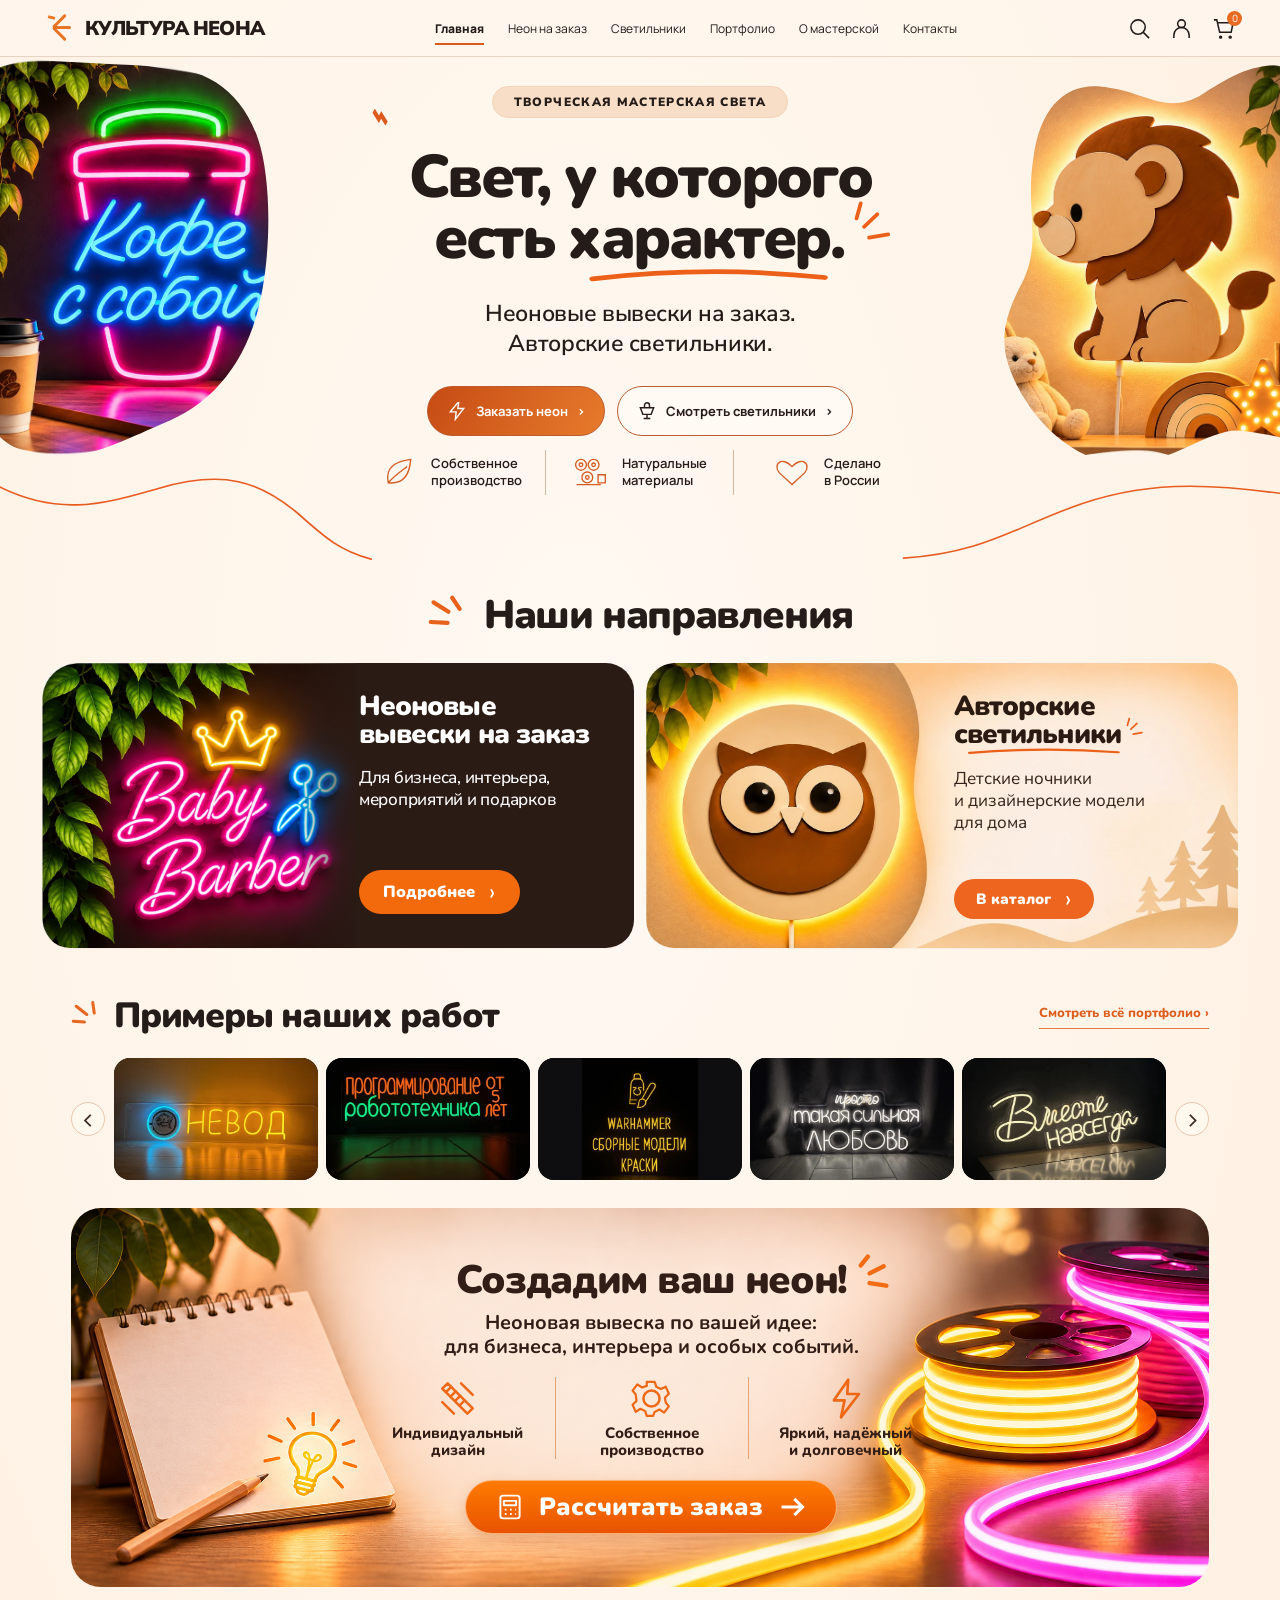
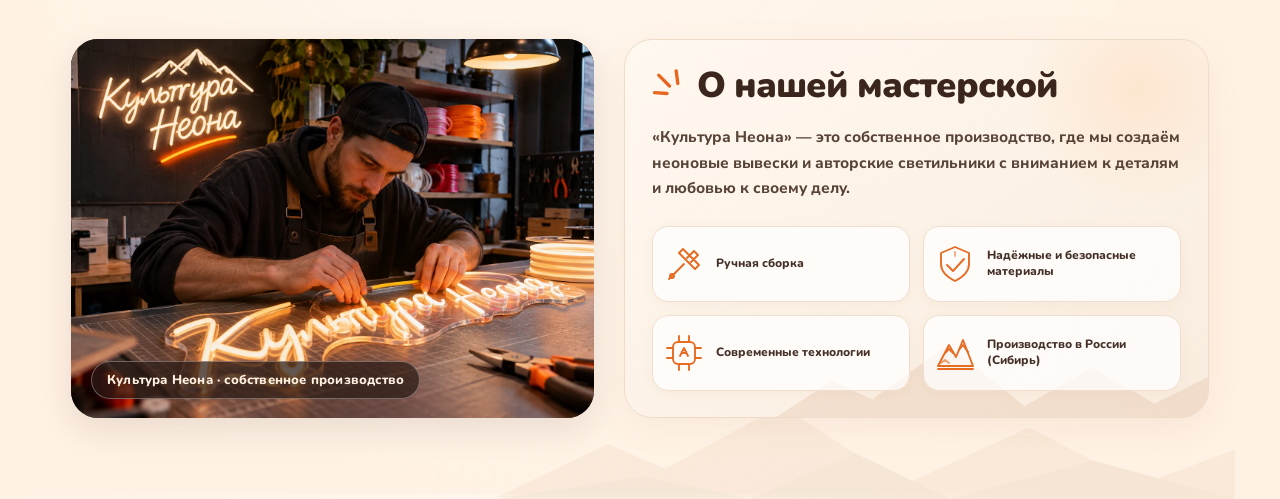
==== index.html @ 213166f3 "Align workshop image and copy card heights across desktop layouts" ====
<!doctype html><html lang="ru"><head><meta charset="utf-8"><meta name="viewport" content="width=device-width,initial-scale=1"><title>Культура Неона — мастерская света</title><style>
@import url('https://fonts.googleapis.com/css2?family=Manrope:wght@400;500;600;700;800&family=Nunito:wght@400;500;600;700;800;900&family=Nunito+Sans:wght@400;500;600;700;800;900&display=swap');
:root{--ink:#241c18;--orange:#d85a1c;--cream:#fff4e8}*{box-sizing:border-box}html{scroll-behavior:smooth}body{margin:0;background:radial-gradient(ellipse at 45% 35%,#fff9f2 0%,#fff1e3 85%);font-family:Manrope,Arial,sans-serif;color:var(--ink)}button,a{font:inherit}button{cursor:pointer}.site-header{height:57px;border-bottom:1px solid #e9d4c3;background:#fff7eecc;display:flex;align-items:center;justify-content:space-between;padding:0 3.5%;gap:18px;position:relative;z-index:5}.logo{display:flex;align-items:center;gap:10px;font-size:20px;font-weight:800;letter-spacing:-.7px;white-space:nowrap}.logo-mark{width:30px;height:30px;position:relative;display:inline-block}.logo-mark i{position:absolute;width:18px;height:3px;border-radius:4px;background:#e87523;left:8px;top:13px;transform-origin:0 50%}.logo-mark i:nth-child(1){transform:rotate(-45deg)}.logo-mark i:nth-child(2){transform:rotate(0deg)}.logo-mark i:nth-child(3){transform:rotate(45deg)}.logo-mark:after{content:'';position:absolute;width:7px;height:3px;background:#e87523;top:3px;left:3px;transform:rotate(15deg)}nav{display:flex;align-items:center;gap:24px;height:100%}nav a{text-decoration:none;color:#201b19;font-size:12px;white-space:nowrap;height:100%;display:flex;align-items:center;position:relative}nav a.active{font-weight:800}nav a.active:after{content:'';height:2px;background:var(--orange);position:absolute;bottom:11px;left:0;right:0}.header-icons{display:flex;align-items:center;gap:19px}.icon-btn{background:transparent;border:0;padding:0;display:flex;align-items:center;justify-content:center;color:#201b19;position:relative}.icon-btn svg{width:23px;height:23px;stroke-width:1.6}.cart-count{position:absolute;right:-7px;top:-6px;background:#e96a22;color:white;border-radius:50%;font-size:10px;min-width:15px;height:15px;display:grid;place-items:center}.hero{width:100%;max-width:none;min-height:450px;margin:0;position:relative;overflow:hidden;padding:29px 28% 15px;text-align:center}.left-photo,.right-photo{position:absolute;top:0;background-repeat:no-repeat;background-position:center;background-size:cover;height:400px;pointer-events:none}.left-photo{left:0;width:min(30%,307px);background-image:url(coffee-neon.webp);clip-path:url(#coffee-blob)}.right-photo{right:0;width:min(32%,328px);height:409px;background-image:url(lion-nursery.webp);clip-path:url(#lion-blob)}.eyebrow{display:inline-block;background:#f8ddc7;border:1px solid #f3d4bc;border-radius:30px;padding:7px 21px;font-size:12px;font-weight:800;letter-spacing:1.8px;white-space:nowrap}.hero h1{font-size:clamp(35px,4.7vw,62px);letter-spacing:-2.6px;line-height:1.02;font-weight:800;margin:29px -35px 25px;position:relative}.character-accent{position:relative;display:inline-block;white-space:nowrap}.character-underline{position:absolute;left:8%;bottom:-.20em;width:92%;height:.27em;color:#ed6019;overflow:visible;pointer-events:none}.character-period{position:relative;display:inline-block;vertical-align:baseline;line-height:inherit}.character-period-text{font:inherit;letter-spacing:0}.character-rays{position:absolute;width:.75em;height:.79em;left:.32em;top:-.18em;color:#ed6019;overflow:visible;pointer-events:none}.hero p{font-size:clamp(17px,2vw,23px);line-height:1.3;margin:29px -35px 27px}.hero-actions{display:flex;justify-content:center;gap:12px;white-space:nowrap}.cta{border-radius:100px;padding:14px 19px;border:1.5px solid #bd5b2e;display:inline-flex;align-items:center;justify-content:center;gap:9px;text-decoration:none;font-weight:700;font-size:13px;transition:transform .2s,box-shadow .2s}.cta:hover{transform:translateY(-2px);box-shadow:0 7px 20px #b9612530}.cta.primary{background:linear-gradient(120deg,#c64b14,#e77b2c);color:white}.cta.secondary{background:#fffaf4;color:#281b16}.cta svg{width:20px;height:20px;flex:none}.spark{position:absolute;color:#dc5a1b;font-size:33px;font-weight:700}.spark.one{left:29%;top:36px;transform:rotate(28deg)}.spark.two{right:28%;top:140px;transform:rotate(-18deg)}.benefits{max-width:850px;margin:14px auto 0;display:grid;grid-template-columns:repeat(3,1fr);gap:0;align-items:center}.benefit{display:flex;align-items:center;justify-content:center;gap:14px;text-align:left;font-size:13px;font-weight:600;line-height:1.3;min-height:45px}.benefit:not(:last-child){border-right:1px solid #d8b8a0}.benefit svg{width:36px;height:36px;stroke:#d65d22;stroke-width:1.5;fill:none;flex:none}.mobile-menu{display:none}.notice{display:none;position:fixed;bottom:20px;left:50%;transform:translateX(-50%);background:#30251f;color:#fff;padding:12px 18px;border-radius:12px;z-index:20;font-size:13px;box-shadow:0 12px 35px #0002}.notice.show{display:block}.ornament{position:absolute;bottom:3px;width:22%;height:40px;border-top:1.5px solid #cf672f;border-radius:50%;opacity:.9}.ornament.left{left:-2%;transform:rotate(-6deg)}.ornament.right{right:-2%;transform:rotate(-10deg)}
@media(max-width:1100px){nav{gap:13px}.site-header{padding:0 2%}.logo{font-size:17px}.header-icons{gap:12px}.hero{padding-left:29%;padding-right:29%}.hero h1{font-size:clamp(34px,4.6vw,52px)}.cta{padding:12px 14px;font-size:12px}}
@media(max-width:760px){.site-header{height:64px;padding:0 17px}.logo{font-size:18px}.mobile-menu{display:flex}.header-icons{gap:15px}.header-icons .account{display:none}nav{display:none;position:absolute;top:64px;left:0;right:0;background:#fff7ee;box-shadow:0 12px 22px #55331c20;padding:14px 20px;height:auto;flex-direction:column;align-items:flex-start;gap:0}nav.open{display:flex}nav a{height:42px;font-size:14px}nav a.active:after{bottom:3px}.hero{padding:24px 18px 28px;display:flex;flex-direction:column;align-items:center;min-height:unset;overflow:hidden}.left-photo,.right-photo{position:relative;top:auto;left:auto;right:auto;width:46%;height:auto;aspect-ratio:307/400;flex:none}.left-photo{align-self:flex-start;order:3;margin-top:25px}.right-photo{align-self:flex-end;order:4;margin-top:-49%;aspect-ratio:328/409}.eyebrow{font-size:10px;letter-spacing:1px;order:0}.hero h1{order:1;font-size:clamp(39px,9vw,65px);margin:25px 0 0;letter-spacing:-2px;max-width:650px}.hero p{order:2;margin:25px 0 15px;font-size:18px}.hero-actions{order:5;margin-top:20px;flex-wrap:wrap}.benefits{order:6;grid-template-columns:1fr;gap:12px;margin-top:35px;width:100%;max-width:330px}.benefit{justify-content:flex-start;border:0!important}.spark,.ornament{display:none}}
@media(max-width:390px){.logo{font-size:15px}.header-icons{gap:9px}.cta{font-size:12px}}

/* Typography-only refinement to match the approved mockup. */
@import url('https://fonts.googleapis.com/css2?family=Manrope:wght@400;500;600;700;800&family=Nunito+Sans:wght@400;500;600;700;800;900&family=Nunito:wght@900&display=swap');
.logo{font-family:'Nunito Sans',Manrope,Arial,sans-serif;font-weight:900;letter-spacing:-.85px}
.eyebrow{font-family:'Nunito Sans',Manrope,Arial,sans-serif;font-weight:900;letter-spacing:1.35px}
.hero h1{font-family:'Nunito','Nunito Sans',Manrope,Arial,sans-serif;font-weight:900;letter-spacing:-2.6px}
.hero p{font-family:'Nunito Sans',Manrope,Arial,sans-serif;font-weight:600;letter-spacing:-.35px}

/* Decorative waves and directions, following the supplied prototype. */
.ornament{display:none}
.hero-wave{position:absolute;bottom:-4px;width:26%;height:95px;pointer-events:none;z-index:1;overflow:visible}
.hero-wave.left{left:0}.hero-wave.right{right:0}.hero-wave path{fill:none;stroke:#e85c22;stroke-width:1.5;stroke-linecap:round}
.directions{max-width:1190px;margin:0 auto;padding:8px 26px 48px;position:relative}
.directions h2{text-align:center;font-family:'Nunito','Nunito Sans',sans-serif;font-weight:900;font-size:34px;letter-spacing:-.9px;margin:12px 0 20px;line-height:1.2}
.directions h2:before{content:'〃';display:inline-block;color:#e86620;font-size:42px;vertical-align:middle;transform:rotate(-28deg);margin-right:19px;font-family:Arial,sans-serif;font-weight:700}
.directions-grid{display:grid;grid-template-columns:1fr 1fr;gap:12px}
.direction-card{height:273px;border-radius:24px;position:relative;overflow:hidden;background-size:cover;background-position:center}
.direction-card.neon{background-image:linear-gradient(90deg,transparent 0%,#24150d22 44%,#24150d55 100%),url('baby-barber-card.svg');color:white}
.direction-card.lamps{background-image:url('owl-real-card.webp');background-position:23% 45%;color:#241b16}
.direction-copy{position:absolute;top:28px;right:18px;width:44%;text-align:left}
.direction-card.lamps .direction-copy{right:15px;width:42%}
.direction-copy h3{font-family:'Nunito Sans',Manrope,sans-serif;font-size:29px;font-weight:900;letter-spacing:-1.1px;line-height:1.05;margin:0 0 17px}
.direction-copy p{font-size:16px;line-height:1.35;margin:0 0 19px;font-weight:500}
.direction-copy .direction-link{display:inline-flex;align-items:center;gap:16px;background:linear-gradient(100deg,#e46b23,#d75a18);border:1px solid #f5a06c;color:#fff;text-decoration:none;border-radius:28px;padding:12px 22px;font-size:15px;font-weight:800;white-space:nowrap}
.direction-copy .direction-link span{font-size:25px;line-height:16px;font-weight:400}
@media(max-width:760px){.hero-wave{display:none}.directions{padding:18px 16px 35px}.directions h2{font-size:29px}.directions-grid{grid-template-columns:1fr}.direction-card{height:260px}.direction-copy h3{font-size:24px}.direction-copy p{font-size:14px}.direction-copy{width:45%;right:12px;top:25px}.direction-card.lamps .direction-copy{width:44%;right:12px}}
@media(max-width:390px){.direction-copy h3{font-size:22px}.direction-copy .direction-link{padding:10px 14px;font-size:13px}}

/* Approved hero is untouched; place contour echoes below the photos. */
@media(min-width:761px){.hero{min-height:520px;overflow:visible}.hero-wave{top:414px;bottom:auto;height:92px;width:29%;z-index:0}.hero-wave.left{left:0}.hero-wave.right{right:0}.directions{padding-top:0}}
.hero-wave path{stroke-width:1.65}
.directions h2{font-family:'Nunito','Nunito Sans',Manrope,sans-serif;font-weight:900;letter-spacing:-1.3px;font-size:37px}
.direction-copy h3{font-family:'Nunito','Nunito Sans',Manrope,sans-serif;font-weight:900;letter-spacing:-1.15px}
.direction-copy p,.direction-copy .direction-link{font-family:'Nunito Sans',Manrope,sans-serif}
@media(max-width:760px){.directions h2{font-size:30px}.direction-copy h3{font-size:25px}}

/* Only the Our Directions section: approved rounded lettering and three orange strokes. */
.directions h2{display:flex;align-items:center;justify-content:center;gap:15px;font-family:'Nunito',sans-serif!important;font-weight:900!important;letter-spacing:-1.8px!important;line-height:1.12!important}
.directions h2:before{content:none!important;display:none!important}
.directions-sparks{width:42px;height:42px;flex:none;overflow:visible}
.directions h2 span{font-family:'Nunito',sans-serif;font-weight:900}
.direction-copy h3{font-family:'Nunito',sans-serif!important;font-weight:900!important;letter-spacing:-1.3px!important;line-height:1.06}
@media(max-width:760px){.directions h2{gap:8px;letter-spacing:-1.1px!important}.directions-sparks{width:32px;height:32px}}

/* Final visual polish restricted to the Our Directions cards. */
.directions-grid{gap:12px}
.direction-card{isolation:isolate;box-shadow:0 1px 0 #66391a0b}
.direction-card.neon{background-position:left center;background-size:cover}
.direction-card.lamps{background-position:left center;background-size:cover;background-color:#dfb18d}
.direction-card.lamps:after{content:'';position:absolute;inset:0;z-index:0;pointer-events:none;background:linear-gradient(90deg,transparent 0%,transparent 43%,#e6bb9c33 56%,#eac5a9a8 70%,#eac5a9e6 100%)}
.direction-card .direction-copy{z-index:1}
.direction-copy h3{font-family:'Nunito',sans-serif!important;font-weight:900!important;font-size:30px;letter-spacing:-1.3px!important;line-height:1.05}
.direction-copy p{font-family:'Nunito Sans',sans-serif;font-weight:600;letter-spacing:-.25px}
.direction-link{transition:transform .18s,filter .18s}
.direction-link:hover{transform:translateY(-2px);filter:brightness(1.08)}
@media(max-width:760px){.direction-copy h3{font-size:25px}}

/* Real owl photo: preserve owl's actual geometry and keep copy legible. */
.direction-card.lamps{background-position:21% 46%;background-size:cover}
.direction-card.lamps:after{background:linear-gradient(90deg,transparent 0%,#e8c4a000 35%,#e8c4a0b0 55%,#e8c4a0f2 73%,#e8c4a0fa 100%)}
@media(max-width:760px){.direction-card.lamps{background-position:25% center}}

/* Approved two-card composition: dark neon with foliage; beige real owl, correctly scaled. */
.directions .direction-card{height:273px;border-radius:25px;overflow:hidden}
.directions .direction-card.neon{background-image:linear-gradient(90deg,#170e0b00 0%,#1d100c0a 37%,#281a17c9 59%,#291a16e6 100%),url('baby-barber-card.svg');background-size:cover;background-position:left center}
.directions .direction-card.lamps{background:#e9bf9d;background-image:radial-gradient(ellipse at 28% 45%,#f7d6a6 0%,#edc29d 55%,#e8b995 100%);background-size:cover}
.directions .direction-card.lamps:before{content:'';position:absolute;z-index:0;inset:0 auto 0 0;width:58%;background-image:url('owl-real-card.webp');background-repeat:no-repeat;background-position:50% 49%;background-size:auto 390px;mask-image:linear-gradient(90deg,#000 0%,#000 70%,transparent 100%);-webkit-mask-image:linear-gradient(90deg,#000 0%,#000 70%,transparent 100%)}
.directions .direction-card.lamps:after{content:'';position:absolute;inset:0;z-index:0;pointer-events:none;background:linear-gradient(90deg,transparent 0%,transparent 48%,#e9bf9d55 57%,#e9bf9d00 76%)}
.directions .direction-copy{right:17px;top:29px;width:43%;z-index:2}
.directions .direction-card.lamps .direction-copy{right:15px;width:43%}
.directions .direction-copy h3{font-family:'Nunito',sans-serif!important;font-weight:900!important;font-size:29px;line-height:1.04;letter-spacing:-1.25px!important;margin-bottom:18px}
.directions .direction-copy p{font-family:'Nunito Sans',sans-serif;font-weight:600;font-size:15px;line-height:1.35;margin-bottom:19px}
.directions .direction-card.neon .direction-copy{color:#fff}
.directions .direction-card.lamps .direction-copy{color:#241a15}
@media(max-width:760px){.directions .direction-card{height:260px}.directions .direction-card.lamps:before{background-size:auto 365px}.directions .direction-copy h3{font-size:24px}.directions .direction-copy p{font-size:14px}.directions .direction-copy{width:44%;right:12px}.directions .direction-card.lamps .direction-copy{width:44%;right:12px}}
@media(max-width:390px){.directions .direction-card.lamps:before{background-size:auto 330px}.directions .direction-copy h3{font-size:22px}}

/* Screenshot-matched directions layout only. Hero remains unchanged. */
.directions{max-width:1440px;padding:8px 3.3% 50px}
.directions h2{margin:8px 0 26px;font-family:'Nunito',sans-serif!important;font-weight:900!important;font-size:clamp(30px,3.1vw,43px);letter-spacing:-1.4px!important}
.directions-grid{gap:12px;grid-template-columns:minmax(0,1fr) minmax(0,1fr)}
.directions .direction-card{height:auto;aspect-ratio:2.08/1;border-radius:28px}
.directions .direction-card.neon{background-color:#291a15;background-image:linear-gradient(90deg,#21130d00 0%,#26171000 40%,#281913d9 56%,#281913f5 100%),url('baby-barber-card.svg');background-size:cover;background-position:0 center}
.directions .direction-card.lamps{background:#edc39f;background-image:radial-gradient(ellipse at 28% 46%,#ffe4b4 0%,#f5d2aa 35%,#eec29d 76%,#e8b78f 100%)}
.directions .direction-card.lamps:before{width:52%;height:100%;inset:0 auto 0 0;background-image:url('owl-real-card.webp');background-repeat:no-repeat;background-position:50% 49%;background-size:auto 112%;-webkit-mask-image:linear-gradient(90deg,#000 0%,#000 74%,transparent 100%);mask-image:linear-gradient(90deg,#000 0%,#000 74%,transparent 100%)}
.directions .direction-card.lamps:after{background:linear-gradient(90deg,transparent 0%,transparent 44%,#efc49f88 52%,#efc49f00 68%)}
.directions .direction-copy{top:11%;right:4%;width:43%;display:flex;flex-direction:column;align-items:flex-start;height:78%}
.directions .direction-card.lamps .direction-copy{right:4%;width:40%}
.directions .direction-copy h3{font-family:'Nunito',sans-serif!important;font-size:clamp(20px,2.45vw,36px);line-height:1.03!important;letter-spacing:-1.25px!important;margin:0 0 7%}
.directions .direction-copy p{font-family:'Nunito Sans',sans-serif;font-weight:600;font-size:clamp(12px,1.37vw,19px);line-height:1.25;margin:0}
.directions .direction-copy .direction-link{margin-top:auto;padding:12px 21px;font-family:'Nunito Sans',sans-serif;font-size:clamp(13px,1.2vw,17px);border-radius:100px}
@media(max-width:760px){.directions{padding:18px 16px 36px}.directions-grid{grid-template-columns:1fr}.directions .direction-card{aspect-ratio:1.92/1;min-height:235px}.directions .direction-copy h3{font-size:clamp(20px,5.1vw,30px)}.directions .direction-copy p{font-size:clamp(12px,3.2vw,16px)}.directions .direction-card.lamps:before{background-size:auto 112%}}
@media(max-width:390px){.directions .direction-copy .direction-link{padding:9px 13px;font-size:12px}.directions .direction-copy{right:3%;width:45%}.directions .direction-card.lamps .direction-copy{right:3%;width:43%}}

/* Reference-faithful, independent responsive direction cards. */
.directions .direction-card{aspect-ratio:2.08/1;min-height:270px;border-radius:27px}
.directions .direction-card.neon{background-image:linear-gradient(90deg,transparent 0%,transparent 43%,#291a17b0 53%,#291a17e8 68%,#291a17f0 100%),url('baby-barber-card.svg');background-position:center;background-size:cover}
.directions .direction-card.lamps{background:radial-gradient(ellipse at 26% 44%,#ffe6ba 0%,#f6d4ad 35%,#edc19b 75%,#e7b790 100%)}
.directions .direction-card.lamps:before{content:'';position:absolute;inset:0 auto 0 0;width:55%;height:100%;background:url('owl-real-card.webp') center 50% / auto 112% no-repeat;-webkit-mask-image:linear-gradient(90deg,#000 0%,#000 78%,transparent 100%);mask-image:linear-gradient(90deg,#000 0%,#000 78%,transparent 100%)}
.directions .direction-card.lamps:after{background:linear-gradient(90deg,transparent 0%,transparent 47%,#edc19b44 57%,transparent 70%)}
.directions .direction-copy{top:11%;right:4%;width:43%;height:79%;z-index:2;display:flex;flex-direction:column}
.directions .direction-card.lamps .direction-copy{right:4%;width:40%}
.directions .direction-copy h3{font-family:'Nunito',sans-serif!important;font-size:clamp(22px,2.5vw,35px)!important;font-weight:900!important;letter-spacing:-1.35px!important;line-height:1.04!important;margin:0 0 8%}
.directions .direction-copy p{font-family:'Nunito Sans',sans-serif;font-size:clamp(12px,1.37vw,19px);font-weight:600;line-height:1.27}
.directions .direction-copy .direction-link{appearance:none;border:1px solid #f9a061;align-self:flex-start;margin-top:auto;display:inline-flex;align-items:center;justify-content:center;gap:14px;background:linear-gradient(110deg,#e46b20,#f16d13);color:#fff;border-radius:999px;font-family:'Nunito',sans-serif;font-weight:900;font-size:clamp(13px,1.35vw,18px);padding:12px 22px;cursor:pointer}
.directions .direction-link:focus-visible{outline:3px solid #fba44d;outline-offset:3px}
.direction-dialog{border:0;border-radius:25px;padding:0;max-width:min(540px,calc(100vw - 32px));width:100%;background:#fff4e9;color:#241c18;box-shadow:0 20px 90px #1e100b66}
.direction-dialog::backdrop{background:#1c120db8;backdrop-filter:blur(3px)}
.direction-dialog-inner{padding:27px 30px 30px}
.direction-dialog h3{font-family:'Nunito',sans-serif;font-size:28px;line-height:1.12;margin:0 40px 14px 0}
.direction-dialog p{font-family:'Nunito Sans',sans-serif;font-size:16px;line-height:1.5;margin:0 0 18px}
.direction-dialog img{width:100%;max-height:230px;object-fit:contain;border-radius:15px;background:#eac5a6;margin-bottom:16px}
.direction-dialog-close{position:absolute;top:15px;right:16px;border:0;border-radius:50%;background:#f2dcc8;width:35px;height:35px;font-size:25px;line-height:1;cursor:pointer}
@media(max-width:760px){.directions .direction-card{min-height:235px;aspect-ratio:1.95/1}.directions .direction-copy h3{font-size:clamp(20px,5vw,29px)!important}.directions .direction-copy p{font-size:clamp(12px,3vw,16px)}.directions .direction-copy .direction-link{font-size:14px;padding:10px 15px}.directions .direction-card.lamps:before{background-size:auto 112%}}
@media(max-width:390px){.directions .direction-card{min-height:225px}.directions .direction-copy h3{font-size:21px!important}.directions .direction-copy .direction-link{font-size:12px;padding:9px 12px}}

/* Reference correction — scoped exclusively to Our Directions. */
.directions{max-width:1440px;padding:8px 3.3% 48px}
.directions-grid{gap:12px}
.directions .direction-card{height:auto;min-height:0;aspect-ratio:2.08/1;border-radius:28px;position:relative;isolation:isolate;overflow:hidden}
.directions .direction-card.neon{background:#2c1a14;background-image:linear-gradient(90deg,transparent 0%,transparent 47%,#2b1b16b8 57%,#2b1b16f0 76%),url('baby-barber-card.svg');background-repeat:no-repeat;background-size:100% 100%,65% 100%;background-position:center,left center}
.directions .direction-card.lamps{background:radial-gradient(ellipse at 26% 48%,#ffe8b7 0%,#f6d2aa 43%,#edc29d 77%,#e8b994 100%)}
.directions .direction-card.lamps:before{content:'';position:absolute;left:9%;top:11%;width:42%;height:78%;border-radius:50%;background-image:url('owl-real-card.webp');background-repeat:no-repeat;background-position:center 43%;background-size:165% auto;box-shadow:0 0 0 6px #f7dfc4,0 0 22px 10px #fff1c5,0 0 38px 18px #ffda88;-webkit-mask-image:none;mask-image:none;z-index:1}
.directions .direction-card.lamps:after{content:'';position:absolute;inset:0;pointer-events:none;z-index:0;background-image:url('owl-card.svg');background-size:100% 100%;background-position:center;opacity:.10}
.directions .direction-copy{position:absolute;top:11%;right:4%;width:43%;height:78%;display:flex;flex-direction:column;align-items:flex-start;z-index:2}
.directions .direction-card.lamps .direction-copy{right:4%;width:40%}
.directions .direction-copy h3{font-family:'Nunito',sans-serif!important;font-size:clamp(21px,2.2vw,32px)!important;line-height:1.08!important;letter-spacing:-.8px!important;font-weight:900!important;margin:0 0 8%}
.directions .direction-copy p{font-family:'Nunito Sans',sans-serif;font-size:clamp(12px,1.32vw,18px);line-height:1.3;font-weight:500;margin:0}
.directions .direction-copy .direction-link{margin-top:auto;flex:none;font-size:clamp(13px,1.2vw,17px);padding:11px 20px}
@media(max-width:760px){.directions .direction-card{min-height:235px;aspect-ratio:1.95/1}.directions .direction-copy h3{font-size:clamp(19px,4.6vw,29px)!important}.directions .direction-copy p{font-size:clamp(11px,3vw,16px)}.directions .direction-card.lamps:before{left:7%;width:44%}.directions .direction-card.neon{background-size:100% 100%,68% 100%}}
@media(max-width:390px){.directions .direction-copy h3{font-size:20px!important}.directions .direction-copy .direction-link{padding:9px 12px;font-size:12px}}

/* Pixel-oriented recreation of the approved NEON card only. */
.directions .direction-card.neon{background:#2b1b15;background-image:linear-gradient(90deg,transparent 0%,transparent 45%,#2b1b1599 51%,#2b1b15 58%),url('baby-barber-card.svg');background-size:100% 100%,54% 100%;background-repeat:no-repeat;background-position:center,left center}
.directions .direction-card.neon .direction-copy{top:10%;right:3.5%;width:43%;height:78%;display:flex;flex-direction:column;align-items:flex-start}
.directions .direction-card.neon .direction-copy h3{font-family:'Nunito',sans-serif!important;font-weight:900!important;font-size:clamp(22px,2.15vw,31px)!important;line-height:1.04!important;letter-spacing:-.9px!important;margin:0 0 7%;color:#fff}
.directions .direction-card.neon .direction-copy p{font-family:'Nunito Sans',sans-serif;font-weight:500;font-size:clamp(13px,1.34vw,18px);line-height:1.3;color:#fff;margin:0}
.directions .direction-card.neon .direction-copy .direction-link{margin-top:auto;background:#f36a0c;border:0;border-radius:999px;padding:11px 24px;font-family:'Nunito',sans-serif;font-weight:900;font-size:clamp(13px,1.27vw,18px);color:#fff}
@media(max-width:760px){.directions .direction-card.neon{background-size:100% 100%,54% 100%}.directions .direction-card.neon .direction-copy h3{font-size:clamp(20px,4.6vw,27px)!important}.directions .direction-card.neon .direction-copy p{font-size:clamp(11px,3vw,15px)}}
@media(max-width:390px){.directions .direction-card.neon .direction-copy h3{font-size:20px!important}.directions .direction-card.neon .direction-copy .direction-link{padding:9px 13px;font-size:12px}}

/* Exact approved neon artwork crop, with existing SVG as fallback until asset upload. */
.directions .direction-card.neon{background-color:#2b1b15;background-image:linear-gradient(90deg,transparent 0%,transparent 43%,#2b1b1580 49%,#2b1b15 56%),url('baby-barber-original-art.webp'),url('baby-barber-card.svg');background-size:100% 100%,53% 100%,53% 100%;background-position:center,left center,left center;background-repeat:no-repeat}
.directions .direction-card.neon .direction-copy{right:3.5%;width:43%;top:10%;height:78%}

/* Approved high-resolution Baby Barber artwork; fallback to previous asset until uploaded. */
.directions .direction-card.neon{background-image:linear-gradient(90deg,transparent 0%,transparent 43%,#2b1b1580 49%,#2b1b15 56%),url('baby-barber-hq.webp'),url('baby-barber-original-art.webp');background-size:100% 100%,53% 100%,53% 100%;background-position:center,left center,left center;background-repeat:no-repeat}

/* Approved reference: lamp card only. Real owl, reduced scale, text to the right. */
.directions .direction-card.lamps{
  background-image:url('lamp-card-trees.svg'),radial-gradient(ellipse at 29% 46%,#ffe7bd 0%,#f4d0a9 49%,#e7b995 100%);
  background-size:100% 100%,cover;
  background-position:center;
}
.directions .direction-card.lamps:before{
  content:'';position:absolute;left:10%;top:11%;width:40%;height:78%;
  aspect-ratio:auto;border-radius:50%;
  background-image:url('owl-real-card.webp');
  background-position:center center;
  background-size:100% auto;
  background-repeat:no-repeat;
  box-shadow:0 0 0 2px #f2d6b7,0 0 20px 6px #fff2ce,0 0 34px 12px #ffdc9c;
  z-index:1;mask-image:none;-webkit-mask-image:none;
}
.directions .direction-card.lamps:after{display:none}
.directions .direction-card.lamps .direction-copy{
  right:5%;top:12%;height:77%;width:39%;z-index:2;
}
.directions .direction-card.lamps .direction-copy h3{
  font-family:'Nunito',sans-serif!important;
  font-weight:900!important;font-size:clamp(22px,2.15vw,30px)!important;
  line-height:1.06!important;letter-spacing:-1.2px!important;margin:0 0 12px;
}
.directions .direction-card.lamps .direction-copy p{
  font-family:'Nunito Sans',sans-serif;font-weight:400;
  font-size:clamp(14px,1.35vw,18px);line-height:1.3;letter-spacing:0;
  margin:0 0 20px;
}
.directions .direction-card.lamps .direction-copy .direction-link{
  background:#e56423;border:0;border-radius:999px;
  padding:11px 23px;font-family:'Nunito',sans-serif;
  font-size:clamp(13px,1.27vw,18px);font-weight:900;
}
@media(max-width:760px){
  .directions .direction-card.lamps:before{left:8%;top:16%;width:41%;height:68%}
  .directions .direction-card.lamps .direction-copy h3{font-size:clamp(19px,4.6vw,26px)!important}
  .directions .direction-card.lamps .direction-copy p{font-size:clamp(11px,3vw,15px)}
}

/* Responsive hero only: reserved side columns keep images away from text.
   At 1920px display with 150% OS scaling, CSS viewport may be ~1280px. */
@media (min-width:761px) and (max-width:1400px){
  .hero{padding-left:28%;padding-right:28%}
  .hero .left-photo{left:0;width:min(23%,270px)}
  .hero .right-photo{right:0;width:min(24%,285px)}
}
@media (min-width:761px) and (max-width:950px){
  .hero{padding-left:27%;padding-right:27%}
  .hero .left-photo{left:0;width:23%}
  .hero .right-photo{right:0;width:24%}
  .hero h1{font-size:clamp(32px,4.2vw,42px)}
  .hero p{font-size:17px}
  .hero-actions{gap:7px}
  .hero-actions .cta{padding:10px 9px;font-size:11px}
}

/* Full-screen 1920x1080 laptop at Windows 125% (~1536 CSS px).
   Keep the central 44% text area clear while bringing both photos inward. */
@media (min-width:1401px) and (max-width:1650px){
  .hero .left-photo{left:0;width:307px}
  .hero .right-photo{right:0;width:328px}
}

/* Faithful scalable illustrated owl: no source photograph and no circular crop. */
.directions .direction-card.lamps:before{left:4%;top:0;width:51%;height:100%;aspect-ratio:auto;border-radius:0;background-image:url('owl-illustrated.svg');background-position:center;background-size:contain;box-shadow:none}
@media(max-width:760px){.directions .direction-card.lamps:before{left:2%;top:0;width:52%;height:100%}}

/* Owl card: image is decorative only; all words are selectable HTML. */
.directions .direction-card.lamps.owl-approved{
  background:#f5d5b6 url('owl-lamps-cropped.webp') center center/100% 100% no-repeat!important;
}
.directions .direction-card.lamps.owl-approved:before,
.directions .direction-card.lamps.owl-approved:after{display:none!important}
.directions .direction-card.lamps.owl-approved .direction-copy{
  position:absolute!important;inset:0 2% 0 auto!important;
  width:46%!important;height:100%!important;z-index:3!important;
  display:flex;flex-direction:column;align-items:flex-start;justify-content:center;
  padding:12px 8px 12px 0!important;text-align:left;pointer-events:none;
}
.directions .direction-card.lamps.owl-approved .direction-copy h3{
  visibility:visible!important;display:block;position:relative;
  font-family:'Nunito',sans-serif!important;font-weight:900!important;
  font-size:clamp(20px,2.1vw,30px)!important;line-height:1.05!important;
  letter-spacing:-1px!important;color:#2a1a12!important;
  margin:0 0 24px!important;
}
.directions .direction-card.lamps.owl-approved .direction-copy h3:after{
  content:'';position:absolute;left:20%;right:4%;bottom:-12px;height:4px;
  background:#ed641d;border-radius:60% 80% 70% 80%;transform:rotate(-2deg);
}
.directions .direction-card.lamps.owl-approved .direction-copy h3:before{
  content:'';position:absolute;right:-27px;top:-13px;width:30px;height:29px;
  background:linear-gradient(#f16a1c,#f16a1c) 4px 2px/4px 13px no-repeat,
  linear-gradient(#f16a1c,#f16a1c) 16px 0/4px 13px no-repeat,
  linear-gradient(#f16a1c,#f16a1c) 21px 18px/4px 12px no-repeat;
  transform:rotate(35deg);
}
.directions .direction-card.lamps.owl-approved .direction-copy p{
  visibility:visible!important;font-family:'Nunito Sans',sans-serif!important;
  font-weight:500!important;font-size:clamp(13px,1.27vw,17px)!important;
  line-height:1.32!important;letter-spacing:0!important;
  color:#342319!important;margin:0 0 17px!important;
}
.directions .direction-card.lamps.owl-approved .direction-copy .direction-link{
  position:relative!important;left:auto!important;top:auto!important;
  width:auto!important;height:auto!important;opacity:1!important;
  padding:10px 22px!important;margin:0!important;pointer-events:auto!important;
  border-radius:999px!important;background:#ed651f!important;
  color:white!important;font-family:'Nunito',sans-serif!important;
  font-size:15px!important;font-weight:900!important;
}
@media(max-width:760px){
  .directions .direction-card.lamps.owl-approved .direction-copy{width:46%!important;right:1%!important;padding-right:3px!important}
  .directions .direction-card.lamps.owl-approved .direction-copy h3{font-size:clamp(16px,4vw,23px)!important;margin-bottom:18px!important}
  .directions .direction-card.lamps.owl-approved .direction-copy h3:before{right:-15px;transform:rotate(35deg) scale(.7)}
  .directions .direction-card.lamps.owl-approved .direction-copy p{font-size:clamp(10px,2.7vw,14px)!important}
  .directions .direction-card.lamps.owl-approved .direction-copy .direction-link{font-size:12px!important;padding:8px 12px!important}
}

/* Final typography tuning, limited to the approved right-hand owl card. */
.directions .direction-card.lamps.owl-approved .direction-copy{
  justify-content:flex-start!important;top:10%!important;bottom:auto!important;
  height:80%!important;padding-top:0!important;padding-bottom:0!important;
}
.directions .direction-card.lamps.owl-approved .direction-copy h3{
  font-size:clamp(22px,2.15vw,31px)!important;
  line-height:1.04!important;letter-spacing:-.9px!important;
  margin:0 0 7%!important;
}
.directions .direction-card.lamps.owl-approved .direction-copy h3:before{display:none!important}
.directions .direction-card.lamps.owl-approved .direction-copy h3:after{
  left:20%!important;right:5%!important;bottom:-9px!important;height:4px!important;
  border-radius:55% 65% 75% 70%!important;transform:rotate(-2deg)!important;
}
.directions .direction-card.lamps.owl-approved .lamp-title-rays{
  position:absolute;width:36px;height:36px;right:-37px;top:-19px;overflow:visible;
}
.directions .direction-card.lamps.owl-approved .direction-copy p{
  font-size:clamp(13px,1.34vw,18px)!important;
  font-weight:400!important;line-height:1.3!important;
  margin:0!important;
}
.directions .direction-card.lamps.owl-approved .direction-copy .direction-link{
  margin-top:auto!important;
}
@media(max-width:760px){
  .directions .direction-card.lamps.owl-approved .direction-copy h3{font-size:clamp(18px,4.6vw,26px)!important}
  .directions .direction-card.lamps.owl-approved .direction-copy p{font-size:clamp(11px,3vw,15px)!important}
  .directions .direction-card.lamps.owl-approved .lamp-title-rays{width:24px;height:24px;right:-20px;top:-13px}
}

/* EXACT hero character accent geometry reused for owl heading. */
.directions .direction-card.lamps.owl-approved .direction-copy h3:after,
.directions .direction-card.lamps.owl-approved .direction-copy h3:before{content:none!important;display:none!important}
.directions .direction-card.lamps.owl-approved .lamp-accent{
  display:inline-block;position:relative;white-space:nowrap;
}
.directions .direction-card.lamps.owl-approved .lamp-underline{
  position:absolute;left:8%;bottom:-.20em;width:92%;height:.27em;
  color:#ed6019;overflow:visible;pointer-events:none;
}
.directions .direction-card.lamps.owl-approved .lamp-title-rays{
  position:absolute;left:calc(100% + .12em);top:-.18em;
  width:.75em;height:.79em;color:#ed6019;overflow:visible;pointer-events:none;
}

/* Cropped source image fills the same card bounds without shifting the top edge. */
.directions .direction-card.lamps.owl-approved{
  background-size:100% 100%!important;
  background-position:center center!important;
}

/* Portfolio carousel — next section from the approved prototype. */
.portfolio{max-width:1190px;margin:0 auto;padding:0 26px 28px}
.portfolio-head{display:flex;align-items:center;justify-content:space-between;gap:18px;margin:0 0 22px}
.portfolio-head h2{display:flex;align-items:center;gap:13px;font:900 clamp(25px,3vw,35px)/1.15 'Nunito',sans-serif;letter-spacing:-1.2px;margin:0}
.portfolio-head h2 svg{width:30px;height:34px;flex:none}
.portfolio-all{color:#dc5d1e;text-decoration:none;font:800 13px 'Nunito',sans-serif;border-bottom:1px solid #e57b45;padding-bottom:6px;white-space:nowrap}
.portfolio-carousel{display:flex;align-items:center;gap:9px}
.portfolio-track{display:flex;gap:8px;overflow-x:auto;scroll-snap-type:x mandatory;scrollbar-width:none;flex:1;min-width:0}
.portfolio-track::-webkit-scrollbar{display:none}
.portfolio-card{position:relative;flex:0 0 calc((100% - 32px)/5);aspect-ratio:1.68;min-width:0;display:flex;align-items:center;justify-content:center;overflow:hidden;border-radius:16px;scroll-snap-align:start;background:radial-gradient(ellipse at 50% 60%,#27252a,#0c0e15);text-align:center}
.portfolio-card:nth-child(2){background:radial-gradient(ellipse at 50% 50%,#39342f,#1c1a1b)}
.portfolio-card:nth-child(3){background:radial-gradient(ellipse at 50% 60%,#25271d,#101211)}
.portfolio-card:nth-child(4){background:radial-gradient(ellipse at 50% 55%,#39312b,#171514)}
.portfolio-card:nth-child(5){background:radial-gradient(ellipse at 50% 55%,#301a1a,#120d0d)}
.portfolio-neon{display:block;line-height:1.05;transform:rotate(-3deg);font-family:'Nunito',sans-serif;font-weight:800;letter-spacing:.015em}
.portfolio-neon.blue{font-size:clamp(15px,2.15vw,29px);color:#8aeaff;text-shadow:0 0 2px #fff,0 0 8px #00d8ff,0 0 19px #009cff}
.portfolio-neon.warm{font-size:clamp(19px,2.65vw,37px);font-family:cursive;font-style:italic;font-weight:400;color:#fff2df;text-shadow:0 0 3px #fff,0 0 10px #f8e0ae,0 0 19px #f5d4a5}
.portfolio-neon.green{font-size:clamp(37px,5vw,66px);color:#6ff7ab;text-shadow:0 0 4px #d4ffe4,0 0 11px #0be87c,0 0 22px #00b66a}
.portfolio-neon.red{font-size:clamp(20px,2.65vw,37px);font-weight:500;color:#ffb1a5;text-shadow:0 0 3px #fff,0 0 9px #ff4b31,0 0 19px #ef2010}
.portfolio-neon small{font-size:.43em;letter-spacing:.03em;display:block;margin-top:6px}
.portfolio-arrow{width:34px;height:34px;border-radius:50%;border:1px solid #e9c7ac;background:#fff8ef;color:#3c2d25;display:grid;place-items:center;flex:none;font-size:27px;line-height:1;padding:0}
.portfolio-arrow:hover{background:#fce9d7}
@media(max-width:760px){.portfolio{padding:0 16px 28px}.portfolio-head{align-items:flex-start}.portfolio-head h2{font-size:clamp(23px,5vw,29px)}.portfolio-all{font-size:11px}.portfolio-card{flex-basis:calc((100% - 8px)/2);aspect-ratio:1.55}.portfolio-neon.blue{font-size:22px}.portfolio-neon.warm{font-size:27px}.portfolio-neon.green{font-size:55px}.portfolio-neon.red{font-size:26px}.portfolio-arrow{width:29px;height:29px}}

/* Real workshop photographs in the existing portfolio carousel. */
.portfolio-card img{display:block;width:100%;height:100%;object-fit:contain;background:#0e0d0f}

/* Fill portfolio tiles more tightly, removing letterbox bands around photos. */
.portfolio .portfolio-card img{object-fit:cover!important;object-position:center!important;transform:scale(1.27);transform-origin:center}

/* Bespoke neon CTA, faithfully following the approved reference composition. */
.neon-cta{max-width:1190px;margin:0 auto;padding:0 26px 34px}
.neon-cta-panel{min-height:220px;border-radius:30px;position:relative;overflow:hidden;display:grid;grid-template-columns:25% 47% 28%;align-items:center;background:radial-gradient(ellipse at 70% 20%,#f7d4bc 0%,transparent 42%),linear-gradient(110deg,#f0c6a6 0%,#fff0e2 32%,#ffe6d2 72%,#efbc9a 100%);isolation:isolate}
.neon-cta-panel:after{content:"";position:absolute;inset:0;pointer-events:none;background:radial-gradient(ellipse at 45% 50%,#fff8ee80,transparent 65%);z-index:-1}
.neon-cta-notebook{position:relative;height:100%;min-height:220px;overflow:hidden}
.neon-cta-paper{position:absolute;width:180px;height:205px;left:13%;top:16px;transform:rotate(-9deg);background:#fff1df;box-shadow:3px 8px 12px #7b493f40;border-radius:4px 6px 9px 7px;padding:60px 16px 12px;color:#baa28d;font:italic 30px/1.2 cursive;text-align:center}
.neon-cta-paper:before{content:"";position:absolute;top:0;left:0;right:0;height:19px;background:repeating-linear-gradient(90deg,transparent 0 10px,#6b5848 10px 12px,transparent 12px 19px);border-bottom:2px solid #c6aa91}
.neon-cta-pen{position:absolute;width:160px;height:10px;background:linear-gradient(90deg,#302721 0 10%,#eee8df 11% 83%,#25201b 84% 100%);border-radius:8px;left:27%;bottom:34px;transform:rotate(-30deg);box-shadow:0 3px 3px #59403150}
.neon-cta-content{padding:22px 8px 22px 5px;position:relative;z-index:2}
.neon-cta-title{display:flex;align-items:center;gap:13px;margin:0 0 6px;font:900 clamp(27px,3vw,37px)/1.1 'Nunito',sans-serif;letter-spacing:-1px;color:#271d18;white-space:nowrap}
.neon-cta-title svg{width:48px;height:48px;flex:none;color:#e9611d}
.neon-cta-description{margin:0 0 18px 63px;font:500 clamp(13px,1.45vw,17px)/1.25 'Nunito Sans',sans-serif;color:#32251f}
.neon-cta-features{display:flex;align-items:center;justify-content:space-between;gap:12px;padding-left:6px}
.neon-cta-feature{display:flex;align-items:center;gap:8px;font:700 12px/1.2 'Nunito Sans',sans-serif;color:#31241e}
.neon-cta-feature svg{width:34px;height:34px;flex:none;color:#e9661d;stroke-width:1.8}
.neon-cta-side{height:100%;position:relative;display:flex;align-items:center;justify-content:center;padding:30px 14px}
.neon-cta-coils{position:absolute;right:-70px;top:-61px;width:330px;height:220px;transform:rotate(-13deg);opacity:1;pointer-events:none}

.neon-cta-button{position:relative;z-index:1;border:2px solid #fff;border-radius:999px;background:#e96824;color:white;padding:14px 22px;font:900 16px 'Nunito',sans-serif;white-space:nowrap;box-shadow:0 5px 16px #c05d2b30;cursor:pointer}
.neon-cta-button:hover{background:#d95917}
.neon-cta-arrow{position:absolute;bottom:9px;left:22%;width:90px;height:32px;color:#e96824}
.neon-request-dialog{border:0;border-radius:22px;padding:26px;width:min(440px,calc(100vw - 32px));box-shadow:0 20px 70px #27160b70;background:#fff7ed;color:#30231e}
.neon-request-dialog::backdrop{background:#20130bb3}
.neon-request-dialog h3{font:900 26px 'Nunito',sans-serif;margin:0 0 8px}
.neon-request-dialog p{font:500 14px/1.4 'Nunito Sans',sans-serif}
.neon-request-dialog label{display:block;font:800 13px 'Nunito',sans-serif;margin:12px 0 5px}
.neon-request-dialog textarea,.neon-request-dialog input{box-sizing:border-box;width:100%;border:1px solid #e8c5a8;border-radius:10px;background:#fff;padding:10px;font:500 14px 'Nunito Sans',sans-serif}
.neon-request-dialog textarea{min-height:90px;resize:vertical}
.neon-request-dialog .neon-request-actions{display:flex;gap:9px;margin-top:16px;align-items:center}
.neon-request-dialog button{border:0;border-radius:24px;padding:10px 16px;cursor:pointer;font:800 13px 'Nunito',sans-serif}
.neon-request-copy{background:#e96824;color:white}.neon-request-close{background:#eedfd2}
@media(max-width:900px){.neon-cta-panel{grid-template-columns:22% 52% 26%}.neon-cta-paper{left:-22%;transform:rotate(-9deg) scale(.9)}.neon-cta-pen{left:0}.neon-cta-title{font-size:27px}.neon-cta-title svg{width:36px}.neon-cta-description{margin-left:48px}.neon-cta-features{gap:6px}.neon-cta-feature{font-size:10px;gap:3px}.neon-cta-feature svg{width:25px}.neon-cta-button{font-size:13px;padding:11px 12px}}
@media(max-width:650px){.neon-cta{padding:0 16px 30px}.neon-cta-panel{grid-template-columns:1fr;min-height:0;padding:20px 18px 22px}.neon-cta-notebook{position:absolute;inset:0 auto auto 0;width:90px;height:110px;min-height:0;opacity:.2}.neon-cta-paper{top:-25px;left:-65px}.neon-cta-pen{display:none}.neon-cta-content{padding:5px 0}.neon-cta-title{font-size:clamp(24px,6vw,30px);white-space:normal;gap:5px}.neon-cta-title svg{width:30px;height:32px}.neon-cta-description{margin:6px 0 18px 34px;font-size:13px}.neon-cta-features{flex-wrap:wrap;gap:12px}.neon-cta-feature{font-size:11px}.neon-cta-feature svg{width:27px}.neon-cta-side{height:75px;padding:6px 0 0}.neon-cta-coils{width:180px;height:120px;right:-43px;top:-48px;opacity:.78}.neon-cta-arrow{display:none}.neon-cta-button{font-size:15px;padding:12px 25px}}

/* Approved photorealistic banner: activated only when the asset is uploaded. */
@media(min-width:651px){
.neon-cta-panel.neon-photo-ready{display:block;min-height:0;aspect-ratio:3 / 1;background:#f5d9c6 url('neon-banner-realistic.webp') center / 100% 100% no-repeat;border-radius:30px}
.neon-photo-ready .neon-cta-notebook,.neon-photo-ready .neon-cta-content,.neon-photo-ready .neon-cta-coils,.neon-photo-ready .neon-cta-arrow{display:none}
.neon-photo-ready .neon-cta-side{position:absolute;inset:0;display:block;padding:0}
.neon-photo-ready .neon-cta-button{position:absolute;left:33.5%;top:70%;width:31.5%;height:18%;border:0;border-radius:999px;background:transparent;color:transparent;box-shadow:none;font-size:0;cursor:pointer}
.neon-photo-ready .neon-cta-button:hover,.neon-photo-ready .neon-cta-button:focus-visible{background:#ffffff16;outline:2px solid #fff9;outline-offset:2px}
}

/* Banner: photographic background ONLY; copy, pictograms and button are editable HTML/SVG. */
.neon-cta-panel.neon-html-panel{display:flex;align-items:center;justify-content:center;min-height:0;aspect-ratio:3/1;background:#fae6d7 url('neon-banner-background.png') center/cover no-repeat;border-radius:30px}
.neon-html-panel:after{display:none}
.neon-html-content{width:51%;margin-left:2%;margin-right:0;text-align:center;position:relative;z-index:1;color:#321d17}
.neon-html-content h2{position:relative;display:inline-block;font:900 clamp(22px,3.1vw,41px)/1.05 'Nunito',sans-serif;letter-spacing:-1.3px;margin:0 0 9px;white-space:nowrap}
.neon-title-rays{position:absolute;top:-9px;right:-49px;width:44px;height:43px;color:#f36b13}
.neon-html-description{font:700 clamp(12px,1.55vw,20px)/1.23 'Nunito',sans-serif;margin:0 auto 17px}
.neon-html-benefits{display:grid;grid-template-columns:repeat(3,minmax(0,1fr));gap:0;margin-bottom:21px}
.neon-html-benefit{min-width:0;display:flex;align-items:center;flex-direction:column;gap:5px;font:800 clamp(10px,1.25vw,15px)/1.15 'Nunito',sans-serif}
.neon-html-benefit+ .neon-html-benefit{border-left:1px solid #e4a371}
.neon-html-benefit svg{width:43px;height:43px;color:#ee6816;flex:none}
.neon-html-button{display:inline-flex;align-items:center;justify-content:center;gap:15px;border:1px solid #ffb06e;background:linear-gradient(#ff7b00,#e85300);border-radius:100px;color:white;padding:12px 30px;box-shadow:0 5px 13px #b7471b40;font:900 clamp(15px,2vw,25px)/1.1 'Nunito',sans-serif;cursor:pointer;white-space:nowrap}
.neon-html-button svg{width:28px;height:28px;flex:none}
.neon-html-button:hover{filter:brightness(1.07);transform:translateY(-1px)}
.neon-html-button:focus-visible{outline:3px solid #432e24;outline-offset:3px}
@media(max-width:900px){.neon-html-content{width:58%;margin-left:0}.neon-html-benefit svg{width:30px;height:30px}.neon-html-description{margin-bottom:10px}.neon-html-benefits{margin-bottom:11px}.neon-html-button{padding:9px 16px;gap:8px}.neon-html-button svg{width:20px;height:20px}.neon-title-rays{right:-30px;width:28px}}
@media(max-width:650px){.neon-cta-panel.neon-html-panel{aspect-ratio:auto;min-height:300px;background-position:center;background-size:auto 100%;position:relative}.neon-cta-panel.neon-html-panel:before{content:"";position:absolute;inset:0;background:#fff1e5d9}.neon-html-content{width:100%;padding:25px 12px;margin:0}.neon-html-content h2{font-size:clamp(21px,6vw,28px);white-space:normal}.neon-html-description{font-size:13px;margin-bottom:17px}.neon-html-benefits{margin-bottom:19px}.neon-html-benefit{font-size:10px}.neon-html-benefit svg{width:31px;height:31px}.neon-html-button{font-size:16px;padding:12px 18px}.neon-title-rays{top:-12px;right:-22px}}

/* Workshop story section */
.workshop{max-width:1190px;margin:0 auto;padding:18px 26px 76px;position:relative}
.workshop-inner{display:grid;grid-template-columns:minmax(0,46%) minmax(0,1fr);align-items:stretch;gap:30px;position:relative;z-index:1}
.workshop-visual{height:auto;min-height:365px;border-radius:27px;overflow:hidden;position:relative;background:#30241e;box-shadow:0 12px 34px #3d281a1c}
.workshop-visual:before{content:"";position:absolute;inset:0;background:url('workshop-photo.webp') center/cover no-repeat}
.workshop-visual.workshop-photo-ready:before{background:url('workshop-photo.webp') center/cover no-repeat;opacity:1}
.workshop-visual-label{position:absolute;bottom:19px;left:20px;padding:9px 15px;background:#2a1b16b8;color:#fff1e2;border:1px solid #ffffff50;border-radius:999px;font:800 13px 'Nunito',sans-serif;letter-spacing:.2px}
.workshop-copy{position:relative;isolation:isolate;display:flex;flex-direction:column;justify-content:center;padding:26px 27px;border-radius:28px;background:linear-gradient(145deg,#fff8ef 0%,#f9ecdf 100%);border:1px solid #eedbc9;box-shadow:0 10px 35px #9e674a13;overflow:hidden}
.workshop-copy:before{content:"";position:absolute;right:-45px;top:-65px;width:230px;height:230px;border-radius:50%;background:radial-gradient(circle,#ffd9b77a 0%,#ffd9b700 72%);z-index:-1;pointer-events:none}
.workshop-copy:after{content:"";position:absolute;bottom:-8px;right:-5px;width:77%;height:88px;opacity:.21;background:#d6a17d;clip-path:polygon(0 100%,15% 50%,24% 71%,41% 9%,58% 79%,73% 35%,87% 76%,100% 43%,100% 100%);z-index:-1;pointer-events:none}
.workshop-copy h2{font:900 clamp(26px,2.8vw,36px)/1.13 'Nunito',sans-serif;letter-spacing:-1px;display:flex;align-items:center;gap:10px;margin:0 0 18px;color:#3b261d}
.workshop-rays{width:35px;height:36px;flex:none}
.workshop-copy p{font:750 15.5px/1.62 'Nunito Sans',sans-serif;margin:0 0 26px;max-width:570px;color:#584337}
.workshop-advantages{display:grid;grid-template-columns:repeat(2,minmax(0,1fr));gap:13px}
.workshop-advantage{display:flex;align-items:center;gap:12px;min-height:76px;padding:12px 11px;border-radius:16px;background:#ffffffbd;border:1px solid #f0dfcf;font:800 12px/1.32 'Nunito',sans-serif;color:#443027;box-shadow:0 3px 12px #b47c5110}
.workshop-advantage svg{width:40px;height:40px;flex:none;color:#e76c23;stroke-width:1.9}
.workshop-mountains{position:absolute;bottom:-5px;right:0;width:62%;height:110px;pointer-events:none;opacity:.19}
@media(max-width:900px){.workshop-inner{gap:18px;grid-template-columns:minmax(0,44%) minmax(0,1fr)}.workshop-copy{padding:24px 19px}.workshop-advantage{font-size:11px;padding:9px 8px}.workshop-advantage svg{width:30px;height:30px}}
@media(max-width:760px){.workshop{padding:12px 16px 54px}.workshop-inner{grid-template-columns:1fr;gap:22px}.workshop-visual{height:285px;min-height:0}.workshop-copy{padding:25px 19px 31px}.workshop-copy h2{font-size:29px}.workshop-copy p{font-size:14px}.workshop-advantages{gap:10px}.workshop-advantage{font-size:12px}.workshop-mountains{width:100%}}
@media(max-width:390px){.workshop-advantages{grid-template-columns:1fr}.workshop-advantage{min-height:55px}}
</style></head><body><svg xmlns="http://www.w3.org/2000/svg" width="0" height="0" style="position:absolute;overflow:hidden" aria-hidden="true"><defs>
<clipPath id="coffee-blob" clipPathUnits="objectBoundingBox"><path d="M 0,0.005 C .19,.008 .38,.018 .56,.022 C .76,.024 .89,.08 .956,.205 C 1.01,.315 1.005,.52 .949,.648 C .893,.781 .769,.873 .601,.917 C .42,.97 .284,1.02 .127,.992 C .073,.985 .029,.969 0,.95 Z"/></clipPath>
<clipPath id="lion-blob" clipPathUnits="objectBoundingBox"><path d="M 1,.02 C .89,.018 .81,.055 .73,.09 C .61,.145 .52,.085 .40,.075 C .26,.055 .16,.115 .135,.245 C .105,.375 .165,.445 .10,.545 C .015,.655 .015,.715 .075,.80 C .16,.92 .32,1 .47,.995 C .64,.99 .76,.90 .88,.915 C .93,.92 .97,.925 1,.93 Z"/></clipPath>
</defs></svg><header class="site-header"><div class="logo"><span class="logo-mark"><i></i><i></i><i></i></span>КУЛЬТУРА НЕОНА</div><nav id="nav"><a class="active" href="#home">Главная</a><a href="#order" data-toast="Каталог неоновых вывесок добавим следующим блоком">Неон на заказ</a><a href="#lamps" data-toast="Каталог светильников добавим следующим блоком">Светильники</a><a href="#portfolio" data-toast="Портфолио добавим следующим блоком">Портфолио</a><a href="#about">О мастерской</a><a href="#contacts" data-toast="Контакты добавим позже">Контакты</a></nav><div class="header-icons"><button class="icon-btn" aria-label="Поиск" data-toast="Поиск подключим с каталогом"><svg viewBox="0 0 24 24" fill="none" stroke="currentColor"><circle cx="10.5" cy="10.5" r="7.5"/><path d="m16 16 6 6"/></svg></button><button class="icon-btn account" aria-label="Личный кабинет" data-toast="Личный кабинет пока не подключён"><svg viewBox="0 0 24 24" fill="none" stroke="currentColor"><circle cx="12" cy="7" r="4"/><path d="M4 22v-3a8 8 0 0 1 16 0v3"/></svg></button><button class="icon-btn" aria-label="Корзина" data-toast="Корзина появится вместе с каталогом"><svg viewBox="0 0 24 24" fill="none" stroke="currentColor"><path d="M2 3h3l3 13h12l2-10H6"/><circle cx="9" cy="21" r="1"/><circle cx="19" cy="21" r="1"/></svg><span class="cart-count">0</span></button><button class="icon-btn mobile-menu" id="menuButton" aria-label="Открыть меню" aria-expanded="false"><svg viewBox="0 0 24 24" fill="none" stroke="currentColor"><path d="M3 6h18M3 12h18M3 18h18"/></svg></button></div></header><main id="home"><section class="hero" aria-label="Главный экран"><div class="left-photo" role="img" aria-label="Неоновая вывеска Кофе с собой в интерьере"></div><div class="right-photo" role="img" aria-label="Деревянный светильник львёнок в детской комнате"></div><span class="spark one" aria-hidden="true">⌁</span><div class="eyebrow">ТВОРЧЕСКАЯ МАСТЕРСКАЯ СВЕТА</div><h1>Свет, у которого<br>есть <span class="character-accent">характер<svg class="character-underline" viewBox="0 0 260 24" preserveAspectRatio="none" aria-hidden="true"><path d="M5 19 Q132 -1 255 17" fill="none" stroke="currentColor" stroke-width="7" stroke-linecap="round"/></svg></span><span class="character-period"><span class="character-period-text">.</span><svg class="character-rays" viewBox="0 0 54 54" aria-hidden="true"><path d="M9 23 L14 5 M18 33 L34 18 M24 46 L47 42" fill="none" stroke="currentColor" stroke-width="4.5" stroke-linecap="round"/></svg></span></h1><p>Неоновые вывески на заказ.<br>Авторские светильники.</p><div class="hero-actions"><a class="cta primary" href="#order" data-toast="Форму заказа неона добавим следующим этапом"><svg viewBox="0 0 24 24" fill="none" stroke="currentColor" stroke-width="1.7"><path d="m13 2-9 11h7l-1 9 10-13h-7l1-7z"/></svg>Заказать неон <span>›</span></a><a class="cta secondary" href="#lamps" data-toast="Каталог светильников добавим следующим этапом"><svg viewBox="0 0 24 24" fill="none" stroke="currentColor" stroke-width="1.7"><path d="M7 16h10l3-8H4l3 8zM12 16v5M8 21h8M9 8V5a3 3 0 0 1 6 0v3"/></svg>Смотреть светильники <span>›</span></a></div><div class="benefits"><div class="benefit"><svg viewBox="0 0 40 40"><path d="M8 32C4 12 20 8 33 6c-1 14-6 28-25 26ZM8 32c7-8 13-12 21-18"/></svg><span>Собственное<br>производство</span></div><div class="benefit"><svg viewBox="0 0 40 40"><circle cx="10" cy="12" r="6"/><circle cx="10" cy="12" r="2"/><circle cx="24" cy="12" r="6"/><circle cx="24" cy="12" r="2"/><circle cx="17" cy="26" r="6"/><circle cx="17" cy="26" r="2"/><path d="M29 23h8v9h-8zM5 34h27"/></svg><span>Натуральные<br>материалы</span></div><div class="benefit"><svg viewBox="0 0 40 40"><path d="M20 34 6 21C-2 11 9 2 20 14 31 2 42 11 34 21Z"/></svg><span>Сделано<br>в России</span></div></div><div class="ornament left"></div><div class="ornament right"></div><svg class="hero-wave left" viewBox="0 0 340 95" preserveAspectRatio="none" aria-hidden="true"><path d="M -8 12 C 52 49 95 34 145 18 C 205 -2 238 11 272 43 C 296 67 310 82 340 91"/></svg><svg class="hero-wave right" viewBox="0 0 340 95" preserveAspectRatio="none" aria-hidden="true"><path d="M -5 90 C 65 85 95 60 148 38 C 213 10 273 12 345 24"/></svg></section><section class="directions" id="directions" aria-labelledby="directions-title"><h2 id="directions-title"><svg class="directions-sparks" viewBox="0 0 45 45" aria-hidden="true"><path d="M 7 9 L 23 19 M 27 4 L 35 16 M 4 30 L 22 31" fill="none" stroke="#e9621b" stroke-width="4.5" stroke-linecap="round"/></svg><span>Наши направления</span></h2><div class="directions-grid"><article class="direction-card neon"><div class="direction-copy"><h3>Неоновые<br>вывески на заказ</h3><p>Для бизнеса, интерьера,<br>мероприятий и подарков</p><button type="button" class="direction-link" data-direction="neon" aria-haspopup="dialog">Подробнее <span>›</span></button></div></article><article class="direction-card lamps"><div class="direction-copy"><h3>Авторские<br><span class="lamp-accent">светильники<svg class="lamp-underline" viewBox="0 0 260 24" preserveAspectRatio="none" aria-hidden="true"><path d="M5 19 Q132 -1 255 17" fill="none" stroke="currentColor" stroke-width="7" stroke-linecap="round"/></svg><svg class="lamp-title-rays" viewBox="0 0 54 54" aria-hidden="true"><path d="M9 23 L14 5 M18 33 L34 18 M24 46 L47 42" fill="none" stroke="currentColor" stroke-width="4.5" stroke-linecap="round"/></svg></span></h3><p>Детские ночники<br>и дизайнерские модели<br>для дома</p><button type="button" class="direction-link" data-direction="lamps" aria-haspopup="dialog">В каталог <span>›</span></button></div></article></div></section><section class="portfolio" id="portfolio" aria-labelledby="portfolio-title"><div class="portfolio-head"><h2 id="portfolio-title"><svg viewBox="0 0 40 40" aria-hidden="true"><path d="M7 7 L21 18 M29 2 L31 16 M3 27 L18 28" stroke="#e86620" stroke-width="4" stroke-linecap="round" fill="none"/></svg>Примеры наших работ</h2><a class="portfolio-all" href="#portfolio" data-toast="Полное портфолио скоро появится">Смотреть всё портфолио ›</a></div><div class="portfolio-carousel"><button class="portfolio-arrow" type="button" data-portfolio-move="-1" aria-label="Предыдущие работы">‹</button><div class="portfolio-track" id="portfolio-track" aria-label="Галерея примеров неоновых вывесок"><div class="portfolio-card" aria-label="Неоновая вывеска НЕВОД с голубым знаком и жёлтой надписью"><img src="portfolio-01.webp" alt="Неоновая вывеска НЕВОД с голубым знаком и жёлтой надписью" loading="lazy" decoding="async"></div><div class="portfolio-card" aria-label="Вывеска программирование от робототехника 5 лет"><img src="portfolio-02.webp" alt="Вывеска программирование от робототехника 5 лет" loading="lazy" decoding="async"></div><div class="portfolio-card" aria-label="Неоновая вывеска WARHAMMER — сборные модели, краски"><img src="portfolio-03.webp" alt="Неоновая вывеска WARHAMMER — сборные модели, краски" loading="lazy" decoding="async"></div><div class="portfolio-card" aria-label="Белая неоновая вывеска такая сильная любовь"><img src="portfolio-04.webp" alt="Белая неоновая вывеска такая сильная любовь" loading="lazy" decoding="async"></div><div class="portfolio-card" aria-label="Тёплая неоновая надпись Вместе навсегда"><img src="portfolio-05.webp" alt="Тёплая неоновая надпись Вместе навсегда" loading="lazy" decoding="async"></div><div class="portfolio-card" aria-label="Красная неоновая вывеска в форме силуэта"><img src="portfolio-06.webp" alt="Красная неоновая вывеска в форме силуэта" loading="lazy" decoding="async"></div><div class="portfolio-card" aria-label="Новогодняя разноцветная неоновая ёлочка"><img src="portfolio-07.webp" alt="Новогодняя разноцветная неоновая ёлочка" loading="lazy" decoding="async"></div><div class="portfolio-card" aria-label="Красная неоновая вывеска Вкусный чай"><img src="portfolio-08.webp" alt="Красная неоновая вывеска Вкусный чай" loading="lazy" decoding="async"></div></div><button class="portfolio-arrow" type="button" data-portfolio-move="1" aria-label="Следующие работы">›</button></div></section><section class="neon-cta" id="custom-neon" aria-labelledby="neon-cta-title"><div class="neon-cta-panel neon-html-panel"><div class="neon-html-content"><h2 id="neon-cta-title">Создадим ваш неон!<svg class="neon-title-rays" viewBox="0 0 50 42" aria-hidden="true"><path d="M10 13L18 3M20 22L36 14M20 33L39 36" fill="none" stroke="currentColor" stroke-width="5" stroke-linecap="round"/></svg></h2><p class="neon-html-description">Неоновая вывеска по вашей идее:<br>для бизнеса, интерьера и особых событий.</p><div class="neon-html-benefits"><div class="neon-html-benefit"><svg viewBox="0 0 48 48" aria-hidden="true" fill="none" stroke="currentColor" stroke-width="2.8" stroke-linejoin="round" stroke-linecap="round"><path d="M7 13L13 7L41 35L35 41Z M28 7L41 20 M7 28L20 41 M13 7L7 13 M28 7L41 20 M7 28L20 41"/><path d="M17 11L12 16M22 16L17 21M27 21L22 26M32 26L27 31"/></svg><span>Индивидуальный<br>дизайн</span></div><div class="neon-html-benefit"><svg viewBox="0 0 48 48" aria-hidden="true" fill="none" stroke="currentColor" stroke-width="2.8" stroke-linecap="round" stroke-linejoin="round"><path d="M19 4H29L31 10L37 13L43 10L47 19L42 24L43 30L47 35L41 43L35 39L29 42L27 47H19L17 41L11 38L5 42L1 33L6 28L5 20L1 15L7 7L13 11L19 9Z" transform="translate(2 2) scale(.88)"/><circle cx="24" cy="24" r="9"/></svg><span>Собственное<br>производство</span></div><div class="neon-html-benefit"><svg viewBox="0 0 48 48" aria-hidden="true" fill="none" stroke="currentColor" stroke-width="3" stroke-linecap="round" stroke-linejoin="round"><path d="M27 3L11 26H23L19 45L39 19H26Z"/></svg><span>Яркий, надёжный<br>и долговечный</span></div></div><button type="button" class="neon-html-button" id="neon-request-open"><svg viewBox="0 0 32 32" fill="none" stroke="currentColor" stroke-width="2.2" stroke-linejoin="round" aria-hidden="true"><rect x="5" y="3" width="22" height="26" rx="3"/><path d="M9 9H23V14H9Z M10 19H12M16 19H18M22 19H23M10 24H12M16 24H18M22 24H23"/></svg><span>Рассчитать заказ</span><svg viewBox="0 0 24 24" fill="none" stroke="currentColor" stroke-width="2.6" aria-hidden="true"><path d="M3 12H21M14 5L21 12L14 19"/></svg></button></div></div></section><section class="workshop" id="about" aria-labelledby="workshop-title"><div class="workshop-inner"><div class="workshop-visual" role="img" aria-label="Неоновая вывеска ручной работы в мастерской"><span class="workshop-visual-label">Культура Неона · собственное производство</span></div><div class="workshop-copy"><h2 id="workshop-title"><svg class="workshop-rays" viewBox="0 0 42 42" aria-hidden="true"><path d="M8 8L21 21M29 3L31 18M3 29L18 30" fill="none" stroke="#e86620" stroke-width="4" stroke-linecap="round"/></svg>О нашей мастерской</h2><p>«Культура Неона» — это собственное производство, где мы создаём неоновые вывески и авторские светильники с вниманием к деталям и любовью к своему делу.</p><div class="workshop-advantages"><div class="workshop-advantage"><svg viewBox="0 0 40 40" fill="none" stroke="currentColor" stroke-linecap="round" stroke-linejoin="round"><path d="M8 32L20 20M17 11L29 23M15 9L19 5L35 21L31 25Z M5 35L11 29 M23 14L30 7L34 11L27 18"/><circle cx="8" cy="32" r="2"/></svg><span>Ручная сборка</span></div><div class="workshop-advantage"><svg viewBox="0 0 40 40" fill="none" stroke="currentColor" stroke-linecap="round" stroke-linejoin="round"><path d="M20 3L34 9V20C34 28 28 33 20 37C12 33 6 28 6 20V9Z"/><path d="M12 21L18 27L29 15"/><path d="M20 8V12" opacity=".55"/></svg><span>Надёжные и безопасные<br>материалы</span></div><div class="workshop-advantage"><svg viewBox="0 0 40 40" fill="none" stroke="currentColor" stroke-linecap="round" stroke-linejoin="round"><rect x="9" y="9" width="22" height="22" rx="5"/><path d="M15 3V9M25 3V9M15 31V37M25 31V37M3 15H9M3 25H9M31 15H37M31 25H37"/><path d="M16 23L20 15L24 23M17.5 20H22.5"/></svg><span>Современные технологии</span></div><div class="workshop-advantage"><svg viewBox="0 0 40 40" fill="none" stroke="currentColor" stroke-linecap="round" stroke-linejoin="round"><path d="M3 33L14 12L21 24L28 7L38 33Z"/><path d="M10 20L14 16L18 20M24 17L28 12L33 19M3 36H38"/><path d="M6 30L10 27L14 30" opacity=".65"/></svg><span>Производство в России<br>(Сибирь)</span></div></div></div></div><svg class="workshop-mountains" viewBox="0 0 700 120" preserveAspectRatio="none" aria-hidden="true"><path d="M0 118L105 60L160 87L270 18L385 105L505 42L610 105L700 66V120Z" fill="#e6c8ac"/><path d="M0 120L140 95L240 120L340 70L430 120L565 78L700 120Z" fill="#d3b49b"/></svg></section><script>(function(){const img=new Image();img.onload=()=>document.querySelector('.workshop-visual')?.classList.add('workshop-photo-ready');img.src='workshop-photo.webp'})();</script><dialog id="neon-request-dialog" class="neon-request-dialog" aria-labelledby="neon-request-title"><h3 id="neon-request-title">Рассчитать неоновую вывеску</h3><p>Опиши свою идею и примерный размер. Подготовим текст заявки, который можно скопировать и отправить мастерской.</p><label for="neon-request-idea">Что хочешь изготовить?</label><textarea id="neon-request-idea" placeholder="Надпись, логотип, форма, цвет..."></textarea><label for="neon-request-size">Примерные размеры</label><input id="neon-request-size" placeholder="Например, 55 × 40 см"><div class="neon-request-actions"><button type="button" class="neon-request-copy" id="neon-request-copy">Скопировать заявку</button><button type="button" class="neon-request-close" id="neon-request-close">Закрыть</button></div><p id="neon-request-status" role="status"></p></dialog><dialog class="direction-dialog" id="direction-dialog" aria-labelledby="direction-dialog-title"><div class="direction-dialog-inner"><button type="button" class="direction-dialog-close" aria-label="Закрыть">×</button><h3 id="direction-dialog-title"></h3><img id="direction-dialog-image" alt=""><p id="direction-dialog-description"></p></div></dialog></main><div id="notice" class="notice" role="status"></div><script>const notice=document.getElementById('notice');let timeout;document.querySelectorAll('[data-toast]').forEach(el=>el.addEventListener('click',e=>{e.preventDefault();notice.textContent=el.dataset.toast;notice.classList.add('show');clearTimeout(timeout);timeout=setTimeout(()=>notice.classList.remove('show'),3300)}));document.getElementById('menuButton').addEventListener('click',()=>{let nav=document.getElementById('nav');let open=nav.classList.toggle('open');document.getElementById('menuButton').setAttribute('aria-expanded',open)})
const directionDialog=document.getElementById('direction-dialog');
const directionInfo={neon:{title:'Неоновые вывески на заказ',image:'baby-barber-card.svg',alt:'Неоновая вывеска Baby Barber с короной и ножницами',description:'Создаём неоновые вывески для бизнеса, интерьера, мероприятий и подарков. Дизайн и размеры подбираются под вашу идею.'},lamps:{title:'Авторские светильники',image:'owl-real-card.webp',alt:'Настоящий деревянный ночник-сова с тёплой подсветкой',description:'Деревянные светильники и детские ночники собственного производства. На фото — наша сова с мягким тёплым светом.'}};
document.querySelectorAll('.directions [data-direction]').forEach(button=>button.addEventListener('click',()=>{const data=directionInfo[button.dataset.direction];document.getElementById('direction-dialog-title').textContent=data.title;const pic=document.getElementById('direction-dialog-image');pic.src=data.image;pic.alt=data.alt;document.getElementById('direction-dialog-description').textContent=data.description;directionDialog.showModal()}));
document.querySelector('.direction-dialog-close').addEventListener('click',()=>directionDialog.close());
directionDialog.addEventListener('click',event=>{if(event.target===directionDialog)directionDialog.close()});
document.querySelectorAll('[data-portfolio-move]').forEach(button=>button.addEventListener('click',()=>{const track=document.getElementById('portfolio-track');const card=track.querySelector('.portfolio-card');track.scrollBy({left:Number(button.dataset.portfolioMove)*(card.getBoundingClientRect().width+8),behavior:'smooth'});}));
</script><script>
/* Activate approved card only if its high-quality file exists in the repository. */
(function(){
  const owl = new Image();
  owl.onload = function(){ document.querySelector('.direction-card.lamps')?.classList.add('owl-approved'); };
  owl.src = 'owl-lamps-cropped.webp';
})();
</script>
<script>
(function(){
 const dialog=document.getElementById('neon-request-dialog');
 document.getElementById('neon-request-open').addEventListener('click',()=>dialog.showModal());
 document.getElementById('neon-request-close').addEventListener('click',()=>dialog.close());
 dialog.addEventListener('click',e=>{if(e.target===dialog)dialog.close()});
 document.getElementById('neon-request-copy').addEventListener('click',async()=>{
  const idea=document.getElementById('neon-request-idea').value.trim();
  const size=document.getElementById('neon-request-size').value.trim();
  const status=document.getElementById('neon-request-status');
  if(!idea){status.textContent='Напиши хотя бы кратко, какая вывеска нужна.';return}
  const message='Здравствуйте! Хочу рассчитать неоновую вывеску.\\nИдея: '+idea+'\\nРазмеры: '+(size||'Нужно подобрать');
  try{await navigator.clipboard.writeText(message);status.textContent='Заявка скопирована. Теперь её можно отправить мастерской.'}
  catch(e){status.textContent='Не удалось скопировать автоматически. Выдели текст и скопируй вручную.'}
 });
})();
</script></body></html>
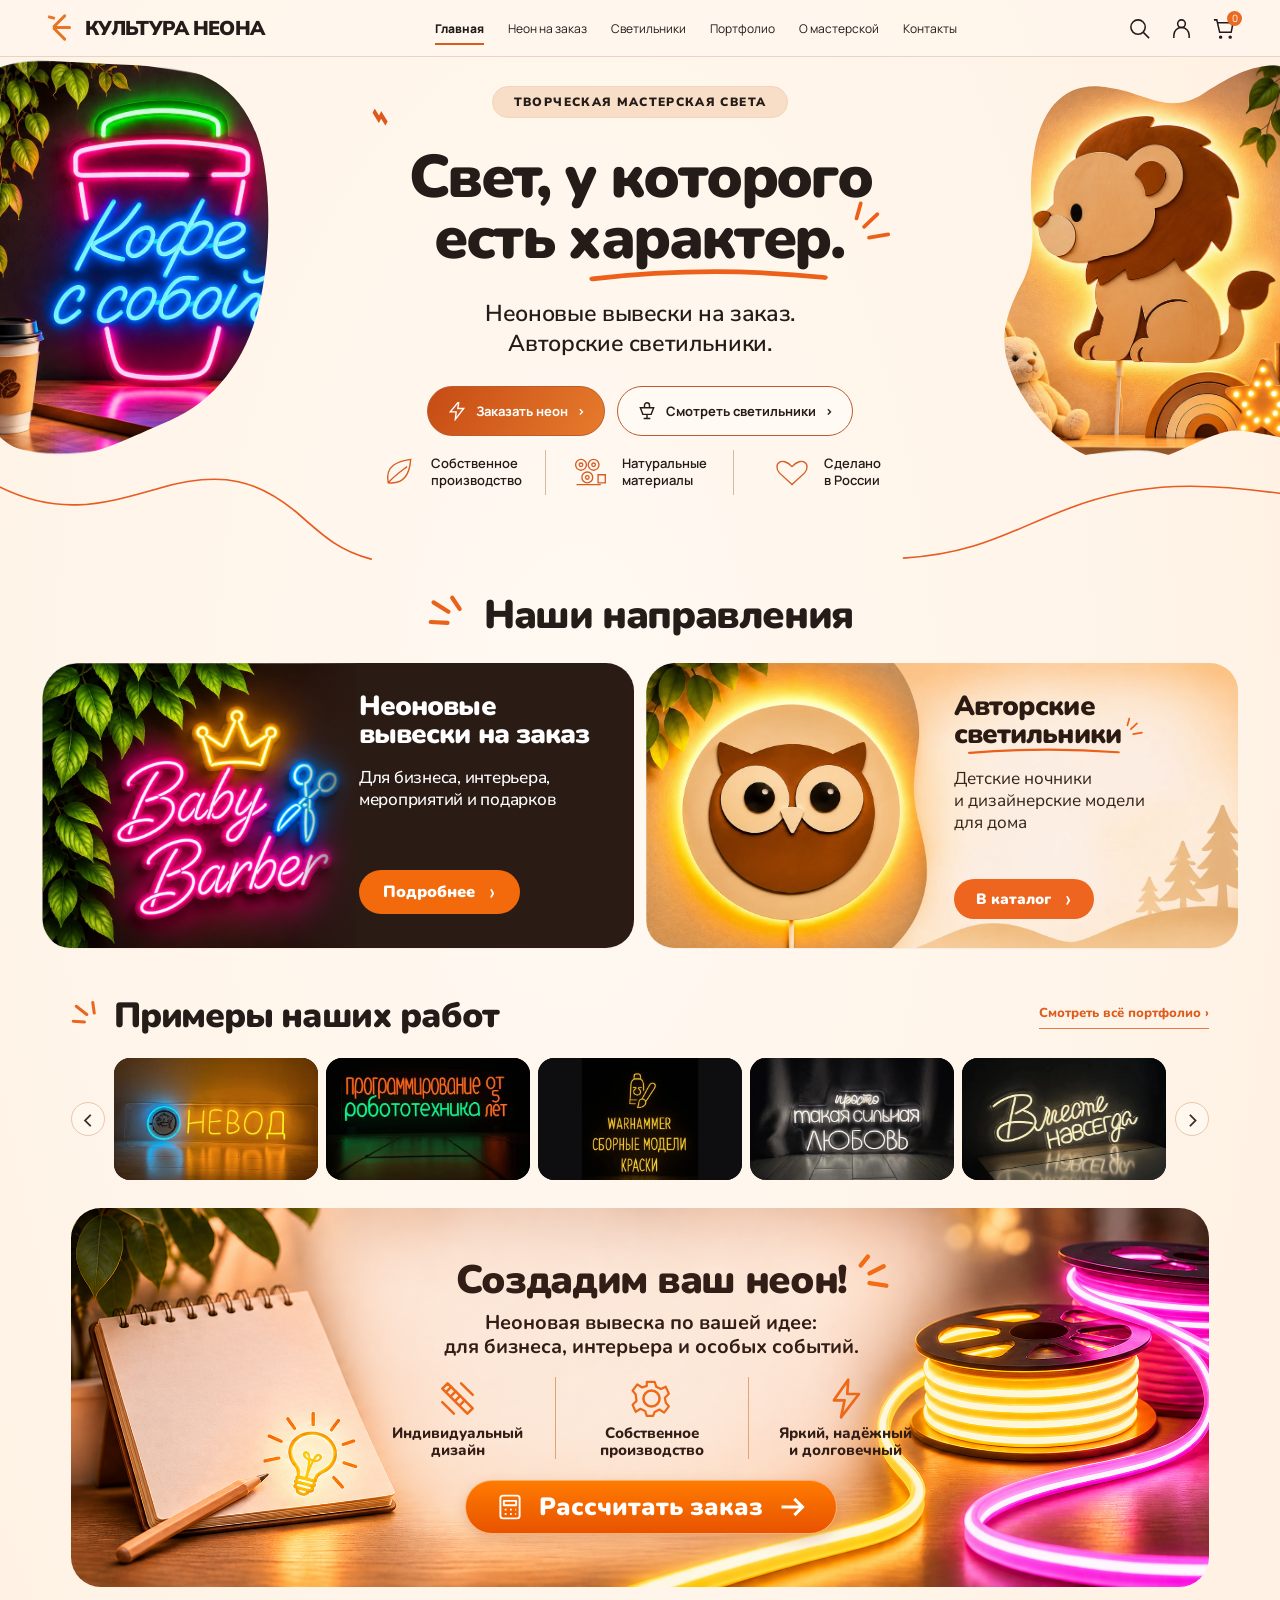
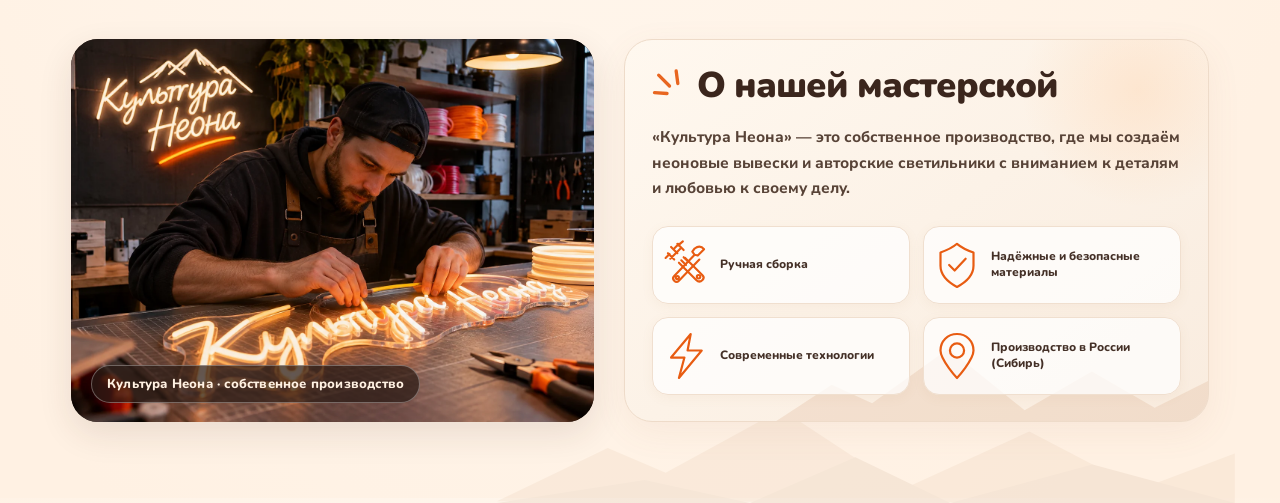
==== commit 5cc1ddfc: "Match workshop icons to supplied reference: crossed tools, shield, lightning and location pin" ====
--- a/index.html
+++ b/index.html
@@ -432,15 +432,19 @@
 .workshop-copy p{font:750 15.5px/1.62 'Nunito Sans',sans-serif;margin:0 0 26px;max-width:570px;color:#584337}
 .workshop-advantages{display:grid;grid-template-columns:repeat(2,minmax(0,1fr));gap:13px}
 .workshop-advantage{display:flex;align-items:center;gap:12px;min-height:76px;padding:12px 11px;border-radius:16px;background:#ffffffbd;border:1px solid #f0dfcf;font:800 12px/1.32 'Nunito',sans-serif;color:#443027;box-shadow:0 3px 12px #b47c5110}
-.workshop-advantage svg{width:40px;height:40px;flex:none;color:#e76c23;stroke-width:1.9}
+.workshop-advantage svg{width:44px;height:52px;flex:none;color:#e85c12}
 .workshop-mountains{position:absolute;bottom:-5px;right:0;width:62%;height:110px;pointer-events:none;opacity:.19}
-@media(max-width:900px){.workshop-inner{gap:18px;grid-template-columns:minmax(0,44%) minmax(0,1fr)}.workshop-copy{padding:24px 19px}.workshop-advantage{font-size:11px;padding:9px 8px}.workshop-advantage svg{width:30px;height:30px}}
+@media(max-width:900px){.workshop-inner{gap:18px;grid-template-columns:minmax(0,44%) minmax(0,1fr)}.workshop-copy{padding:24px 19px}.workshop-advantage{font-size:11px;padding:9px 8px}.workshop-advantage svg{width:36px;height:44px}}
 @media(max-width:760px){.workshop{padding:12px 16px 54px}.workshop-inner{grid-template-columns:1fr;gap:22px}.workshop-visual{height:285px;min-height:0}.workshop-copy{padding:25px 19px 31px}.workshop-copy h2{font-size:29px}.workshop-copy p{font-size:14px}.workshop-advantages{gap:10px}.workshop-advantage{font-size:12px}.workshop-mountains{width:100%}}
 @media(max-width:390px){.workshop-advantages{grid-template-columns:1fr}.workshop-advantage{min-height:55px}}
 </style></head><body><svg xmlns="http://www.w3.org/2000/svg" width="0" height="0" style="position:absolute;overflow:hidden" aria-hidden="true"><defs>
 <clipPath id="coffee-blob" clipPathUnits="objectBoundingBox"><path d="M 0,0.005 C .19,.008 .38,.018 .56,.022 C .76,.024 .89,.08 .956,.205 C 1.01,.315 1.005,.52 .949,.648 C .893,.781 .769,.873 .601,.917 C .42,.97 .284,1.02 .127,.992 C .073,.985 .029,.969 0,.95 Z"/></clipPath>
 <clipPath id="lion-blob" clipPathUnits="objectBoundingBox"><path d="M 1,.02 C .89,.018 .81,.055 .73,.09 C .61,.145 .52,.085 .40,.075 C .26,.055 .16,.115 .135,.245 C .105,.375 .165,.445 .10,.545 C .015,.655 .015,.715 .075,.80 C .16,.92 .32,1 .47,.995 C .64,.99 .76,.90 .88,.915 C .93,.92 .97,.925 1,.93 Z"/></clipPath>
-</defs></svg><header class="site-header"><div class="logo"><span class="logo-mark"><i></i><i></i><i></i></span>КУЛЬТУРА НЕОНА</div><nav id="nav"><a class="active" href="#home">Главная</a><a href="#order" data-toast="Каталог неоновых вывесок добавим следующим блоком">Неон на заказ</a><a href="#lamps" data-toast="Каталог светильников добавим следующим блоком">Светильники</a><a href="#portfolio" data-toast="Портфолио добавим следующим блоком">Портфолио</a><a href="#about">О мастерской</a><a href="#contacts" data-toast="Контакты добавим позже">Контакты</a></nav><div class="header-icons"><button class="icon-btn" aria-label="Поиск" data-toast="Поиск подключим с каталогом"><svg viewBox="0 0 24 24" fill="none" stroke="currentColor"><circle cx="10.5" cy="10.5" r="7.5"/><path d="m16 16 6 6"/></svg></button><button class="icon-btn account" aria-label="Личный кабинет" data-toast="Личный кабинет пока не подключён"><svg viewBox="0 0 24 24" fill="none" stroke="currentColor"><circle cx="12" cy="7" r="4"/><path d="M4 22v-3a8 8 0 0 1 16 0v3"/></svg></button><button class="icon-btn" aria-label="Корзина" data-toast="Корзина появится вместе с каталогом"><svg viewBox="0 0 24 24" fill="none" stroke="currentColor"><path d="M2 3h3l3 13h12l2-10H6"/><circle cx="9" cy="21" r="1"/><circle cx="19" cy="21" r="1"/></svg><span class="cart-count">0</span></button><button class="icon-btn mobile-menu" id="menuButton" aria-label="Открыть меню" aria-expanded="false"><svg viewBox="0 0 24 24" fill="none" stroke="currentColor"><path d="M3 6h18M3 12h18M3 18h18"/></svg></button></div></header><main id="home"><section class="hero" aria-label="Главный экран"><div class="left-photo" role="img" aria-label="Неоновая вывеска Кофе с собой в интерьере"></div><div class="right-photo" role="img" aria-label="Деревянный светильник львёнок в детской комнате"></div><span class="spark one" aria-hidden="true">⌁</span><div class="eyebrow">ТВОРЧЕСКАЯ МАСТЕРСКАЯ СВЕТА</div><h1>Свет, у которого<br>есть <span class="character-accent">характер<svg class="character-underline" viewBox="0 0 260 24" preserveAspectRatio="none" aria-hidden="true"><path d="M5 19 Q132 -1 255 17" fill="none" stroke="currentColor" stroke-width="7" stroke-linecap="round"/></svg></span><span class="character-period"><span class="character-period-text">.</span><svg class="character-rays" viewBox="0 0 54 54" aria-hidden="true"><path d="M9 23 L14 5 M18 33 L34 18 M24 46 L47 42" fill="none" stroke="currentColor" stroke-width="4.5" stroke-linecap="round"/></svg></span></h1><p>Неоновые вывески на заказ.<br>Авторские светильники.</p><div class="hero-actions"><a class="cta primary" href="#order" data-toast="Форму заказа неона добавим следующим этапом"><svg viewBox="0 0 24 24" fill="none" stroke="currentColor" stroke-width="1.7"><path d="m13 2-9 11h7l-1 9 10-13h-7l1-7z"/></svg>Заказать неон <span>›</span></a><a class="cta secondary" href="#lamps" data-toast="Каталог светильников добавим следующим этапом"><svg viewBox="0 0 24 24" fill="none" stroke="currentColor" stroke-width="1.7"><path d="M7 16h10l3-8H4l3 8zM12 16v5M8 21h8M9 8V5a3 3 0 0 1 6 0v3"/></svg>Смотреть светильники <span>›</span></a></div><div class="benefits"><div class="benefit"><svg viewBox="0 0 40 40"><path d="M8 32C4 12 20 8 33 6c-1 14-6 28-25 26ZM8 32c7-8 13-12 21-18"/></svg><span>Собственное<br>производство</span></div><div class="benefit"><svg viewBox="0 0 40 40"><circle cx="10" cy="12" r="6"/><circle cx="10" cy="12" r="2"/><circle cx="24" cy="12" r="6"/><circle cx="24" cy="12" r="2"/><circle cx="17" cy="26" r="6"/><circle cx="17" cy="26" r="2"/><path d="M29 23h8v9h-8zM5 34h27"/></svg><span>Натуральные<br>материалы</span></div><div class="benefit"><svg viewBox="0 0 40 40"><path d="M20 34 6 21C-2 11 9 2 20 14 31 2 42 11 34 21Z"/></svg><span>Сделано<br>в России</span></div></div><div class="ornament left"></div><div class="ornament right"></div><svg class="hero-wave left" viewBox="0 0 340 95" preserveAspectRatio="none" aria-hidden="true"><path d="M -8 12 C 52 49 95 34 145 18 C 205 -2 238 11 272 43 C 296 67 310 82 340 91"/></svg><svg class="hero-wave right" viewBox="0 0 340 95" preserveAspectRatio="none" aria-hidden="true"><path d="M -5 90 C 65 85 95 60 148 38 C 213 10 273 12 345 24"/></svg></section><section class="directions" id="directions" aria-labelledby="directions-title"><h2 id="directions-title"><svg class="directions-sparks" viewBox="0 0 45 45" aria-hidden="true"><path d="M 7 9 L 23 19 M 27 4 L 35 16 M 4 30 L 22 31" fill="none" stroke="#e9621b" stroke-width="4.5" stroke-linecap="round"/></svg><span>Наши направления</span></h2><div class="directions-grid"><article class="direction-card neon"><div class="direction-copy"><h3>Неоновые<br>вывески на заказ</h3><p>Для бизнеса, интерьера,<br>мероприятий и подарков</p><button type="button" class="direction-link" data-direction="neon" aria-haspopup="dialog">Подробнее <span>›</span></button></div></article><article class="direction-card lamps"><div class="direction-copy"><h3>Авторские<br><span class="lamp-accent">светильники<svg class="lamp-underline" viewBox="0 0 260 24" preserveAspectRatio="none" aria-hidden="true"><path d="M5 19 Q132 -1 255 17" fill="none" stroke="currentColor" stroke-width="7" stroke-linecap="round"/></svg><svg class="lamp-title-rays" viewBox="0 0 54 54" aria-hidden="true"><path d="M9 23 L14 5 M18 33 L34 18 M24 46 L47 42" fill="none" stroke="currentColor" stroke-width="4.5" stroke-linecap="round"/></svg></span></h3><p>Детские ночники<br>и дизайнерские модели<br>для дома</p><button type="button" class="direction-link" data-direction="lamps" aria-haspopup="dialog">В каталог <span>›</span></button></div></article></div></section><section class="portfolio" id="portfolio" aria-labelledby="portfolio-title"><div class="portfolio-head"><h2 id="portfolio-title"><svg viewBox="0 0 40 40" aria-hidden="true"><path d="M7 7 L21 18 M29 2 L31 16 M3 27 L18 28" stroke="#e86620" stroke-width="4" stroke-linecap="round" fill="none"/></svg>Примеры наших работ</h2><a class="portfolio-all" href="#portfolio" data-toast="Полное портфолио скоро появится">Смотреть всё портфолио ›</a></div><div class="portfolio-carousel"><button class="portfolio-arrow" type="button" data-portfolio-move="-1" aria-label="Предыдущие работы">‹</button><div class="portfolio-track" id="portfolio-track" aria-label="Галерея примеров неоновых вывесок"><div class="portfolio-card" aria-label="Неоновая вывеска НЕВОД с голубым знаком и жёлтой надписью"><img src="portfolio-01.webp" alt="Неоновая вывеска НЕВОД с голубым знаком и жёлтой надписью" loading="lazy" decoding="async"></div><div class="portfolio-card" aria-label="Вывеска программирование от робототехника 5 лет"><img src="portfolio-02.webp" alt="Вывеска программирование от робототехника 5 лет" loading="lazy" decoding="async"></div><div class="portfolio-card" aria-label="Неоновая вывеска WARHAMMER — сборные модели, краски"><img src="portfolio-03.webp" alt="Неоновая вывеска WARHAMMER — сборные модели, краски" loading="lazy" decoding="async"></div><div class="portfolio-card" aria-label="Белая неоновая вывеска такая сильная любовь"><img src="portfolio-04.webp" alt="Белая неоновая вывеска такая сильная любовь" loading="lazy" decoding="async"></div><div class="portfolio-card" aria-label="Тёплая неоновая надпись Вместе навсегда"><img src="portfolio-05.webp" alt="Тёплая неоновая надпись Вместе навсегда" loading="lazy" decoding="async"></div><div class="portfolio-card" aria-label="Красная неоновая вывеска в форме силуэта"><img src="portfolio-06.webp" alt="Красная неоновая вывеска в форме силуэта" loading="lazy" decoding="async"></div><div class="portfolio-card" aria-label="Новогодняя разноцветная неоновая ёлочка"><img src="portfolio-07.webp" alt="Новогодняя разноцветная неоновая ёлочка" loading="lazy" decoding="async"></div><div class="portfolio-card" aria-label="Красная неоновая вывеска Вкусный чай"><img src="portfolio-08.webp" alt="Красная неоновая вывеска Вкусный чай" loading="lazy" decoding="async"></div></div><button class="portfolio-arrow" type="button" data-portfolio-move="1" aria-label="Следующие работы">›</button></div></section><section class="neon-cta" id="custom-neon" aria-labelledby="neon-cta-title"><div class="neon-cta-panel neon-html-panel"><div class="neon-html-content"><h2 id="neon-cta-title">Создадим ваш неон!<svg class="neon-title-rays" viewBox="0 0 50 42" aria-hidden="true"><path d="M10 13L18 3M20 22L36 14M20 33L39 36" fill="none" stroke="currentColor" stroke-width="5" stroke-linecap="round"/></svg></h2><p class="neon-html-description">Неоновая вывеска по вашей идее:<br>для бизнеса, интерьера и особых событий.</p><div class="neon-html-benefits"><div class="neon-html-benefit"><svg viewBox="0 0 48 48" aria-hidden="true" fill="none" stroke="currentColor" stroke-width="2.8" stroke-linejoin="round" stroke-linecap="round"><path d="M7 13L13 7L41 35L35 41Z M28 7L41 20 M7 28L20 41 M13 7L7 13 M28 7L41 20 M7 28L20 41"/><path d="M17 11L12 16M22 16L17 21M27 21L22 26M32 26L27 31"/></svg><span>Индивидуальный<br>дизайн</span></div><div class="neon-html-benefit"><svg viewBox="0 0 48 48" aria-hidden="true" fill="none" stroke="currentColor" stroke-width="2.8" stroke-linecap="round" stroke-linejoin="round"><path d="M19 4H29L31 10L37 13L43 10L47 19L42 24L43 30L47 35L41 43L35 39L29 42L27 47H19L17 41L11 38L5 42L1 33L6 28L5 20L1 15L7 7L13 11L19 9Z" transform="translate(2 2) scale(.88)"/><circle cx="24" cy="24" r="9"/></svg><span>Собственное<br>производство</span></div><div class="neon-html-benefit"><svg viewBox="0 0 48 48" aria-hidden="true" fill="none" stroke="currentColor" stroke-width="3" stroke-linecap="round" stroke-linejoin="round"><path d="M27 3L11 26H23L19 45L39 19H26Z"/></svg><span>Яркий, надёжный<br>и долговечный</span></div></div><button type="button" class="neon-html-button" id="neon-request-open"><svg viewBox="0 0 32 32" fill="none" stroke="currentColor" stroke-width="2.2" stroke-linejoin="round" aria-hidden="true"><rect x="5" y="3" width="22" height="26" rx="3"/><path d="M9 9H23V14H9Z M10 19H12M16 19H18M22 19H23M10 24H12M16 24H18M22 24H23"/></svg><span>Рассчитать заказ</span><svg viewBox="0 0 24 24" fill="none" stroke="currentColor" stroke-width="2.6" aria-hidden="true"><path d="M3 12H21M14 5L21 12L14 19"/></svg></button></div></div></section><section class="workshop" id="about" aria-labelledby="workshop-title"><div class="workshop-inner"><div class="workshop-visual" role="img" aria-label="Неоновая вывеска ручной работы в мастерской"><span class="workshop-visual-label">Культура Неона · собственное производство</span></div><div class="workshop-copy"><h2 id="workshop-title"><svg class="workshop-rays" viewBox="0 0 42 42" aria-hidden="true"><path d="M8 8L21 21M29 3L31 18M3 29L18 30" fill="none" stroke="#e86620" stroke-width="4" stroke-linecap="round"/></svg>О нашей мастерской</h2><p>«Культура Неона» — это собственное производство, где мы создаём неоновые вывески и авторские светильники с вниманием к деталям и любовью к своему делу.</p><div class="workshop-advantages"><div class="workshop-advantage"><svg viewBox="0 0 40 40" fill="none" stroke="currentColor" stroke-linecap="round" stroke-linejoin="round"><path d="M8 32L20 20M17 11L29 23M15 9L19 5L35 21L31 25Z M5 35L11 29 M23 14L30 7L34 11L27 18"/><circle cx="8" cy="32" r="2"/></svg><span>Ручная сборка</span></div><div class="workshop-advantage"><svg viewBox="0 0 40 40" fill="none" stroke="currentColor" stroke-linecap="round" stroke-linejoin="round"><path d="M20 3L34 9V20C34 28 28 33 20 37C12 33 6 28 6 20V9Z"/><path d="M12 21L18 27L29 15"/><path d="M20 8V12" opacity=".55"/></svg><span>Надёжные и безопасные<br>материалы</span></div><div class="workshop-advantage"><svg viewBox="0 0 40 40" fill="none" stroke="currentColor" stroke-linecap="round" stroke-linejoin="round"><rect x="9" y="9" width="22" height="22" rx="5"/><path d="M15 3V9M25 3V9M15 31V37M25 31V37M3 15H9M3 25H9M31 15H37M31 25H37"/><path d="M16 23L20 15L24 23M17.5 20H22.5"/></svg><span>Современные технологии</span></div><div class="workshop-advantage"><svg viewBox="0 0 40 40" fill="none" stroke="currentColor" stroke-linecap="round" stroke-linejoin="round"><path d="M3 33L14 12L21 24L28 7L38 33Z"/><path d="M10 20L14 16L18 20M24 17L28 12L33 19M3 36H38"/><path d="M6 30L10 27L14 30" opacity=".65"/></svg><span>Производство в России<br>(Сибирь)</span></div></div></div></div><svg class="workshop-mountains" viewBox="0 0 700 120" preserveAspectRatio="none" aria-hidden="true"><path d="M0 118L105 60L160 87L270 18L385 105L505 42L610 105L700 66V120Z" fill="#e6c8ac"/><path d="M0 120L140 95L240 120L340 70L430 120L565 78L700 120Z" fill="#d3b49b"/></svg></section><script>(function(){const img=new Image();img.onload=()=>document.querySelector('.workshop-visual')?.classList.add('workshop-photo-ready');img.src='workshop-photo.webp'})();</script><dialog id="neon-request-dialog" class="neon-request-dialog" aria-labelledby="neon-request-title"><h3 id="neon-request-title">Рассчитать неоновую вывеску</h3><p>Опиши свою идею и примерный размер. Подготовим текст заявки, который можно скопировать и отправить мастерской.</p><label for="neon-request-idea">Что хочешь изготовить?</label><textarea id="neon-request-idea" placeholder="Надпись, логотип, форма, цвет..."></textarea><label for="neon-request-size">Примерные размеры</label><input id="neon-request-size" placeholder="Например, 55 × 40 см"><div class="neon-request-actions"><button type="button" class="neon-request-copy" id="neon-request-copy">Скопировать заявку</button><button type="button" class="neon-request-close" id="neon-request-close">Закрыть</button></div><p id="neon-request-status" role="status"></p></dialog><dialog class="direction-dialog" id="direction-dialog" aria-labelledby="direction-dialog-title"><div class="direction-dialog-inner"><button type="button" class="direction-dialog-close" aria-label="Закрыть">×</button><h3 id="direction-dialog-title"></h3><img id="direction-dialog-image" alt=""><p id="direction-dialog-description"></p></div></dialog></main><div id="notice" class="notice" role="status"></div><script>const notice=document.getElementById('notice');let timeout;document.querySelectorAll('[data-toast]').forEach(el=>el.addEventListener('click',e=>{e.preventDefault();notice.textContent=el.dataset.toast;notice.classList.add('show');clearTimeout(timeout);timeout=setTimeout(()=>notice.classList.remove('show'),3300)}));document.getElementById('menuButton').addEventListener('click',()=>{let nav=document.getElementById('nav');let open=nav.classList.toggle('open');document.getElementById('menuButton').setAttribute('aria-expanded',open)})
+</defs></svg><header class="site-header"><div class="logo"><span class="logo-mark"><i></i><i></i><i></i></span>КУЛЬТУРА НЕОНА</div><nav id="nav"><a class="active" href="#home">Главная</a><a href="#order" data-toast="Каталог неоновых вывесок добавим следующим блоком">Неон на заказ</a><a href="#lamps" data-toast="Каталог светильников добавим следующим блоком">Светильники</a><a href="#portfolio" data-toast="Портфолио добавим следующим блоком">Портфолио</a><a href="#about">О мастерской</a><a href="#contacts" data-toast="Контакты добавим позже">Контакты</a></nav><div class="header-icons"><button class="icon-btn" aria-label="Поиск" data-toast="Поиск подключим с каталогом"><svg viewBox="0 0 24 24" fill="none" stroke="currentColor"><circle cx="10.5" cy="10.5" r="7.5"/><path d="m16 16 6 6"/></svg></button><button class="icon-btn account" aria-label="Личный кабинет" data-toast="Личный кабинет пока не подключён"><svg viewBox="0 0 24 24" fill="none" stroke="currentColor"><circle cx="12" cy="7" r="4"/><path d="M4 22v-3a8 8 0 0 1 16 0v3"/></svg></button><button class="icon-btn" aria-label="Корзина" data-toast="Корзина появится вместе с каталогом"><svg viewBox="0 0 24 24" fill="none" stroke="currentColor"><path d="M2 3h3l3 13h12l2-10H6"/><circle cx="9" cy="21" r="1"/><circle cx="19" cy="21" r="1"/></svg><span class="cart-count">0</span></button><button class="icon-btn mobile-menu" id="menuButton" aria-label="Открыть меню" aria-expanded="false"><svg viewBox="0 0 24 24" fill="none" stroke="currentColor"><path d="M3 6h18M3 12h18M3 18h18"/></svg></button></div></header><main id="home"><section class="hero" aria-label="Главный экран"><div class="left-photo" role="img" aria-label="Неоновая вывеска Кофе с собой в интерьере"></div><div class="right-photo" role="img" aria-label="Деревянный светильник львёнок в детской комнате"></div><span class="spark one" aria-hidden="true">⌁</span><div class="eyebrow">ТВОРЧЕСКАЯ МАСТЕРСКАЯ СВЕТА</div><h1>Свет, у которого<br>есть <span class="character-accent">характер<svg class="character-underline" viewBox="0 0 260 24" preserveAspectRatio="none" aria-hidden="true"><path d="M5 19 Q132 -1 255 17" fill="none" stroke="currentColor" stroke-width="7" stroke-linecap="round"/></svg></span><span class="character-period"><span class="character-period-text">.</span><svg class="character-rays" viewBox="0 0 54 54" aria-hidden="true"><path d="M9 23 L14 5 M18 33 L34 18 M24 46 L47 42" fill="none" stroke="currentColor" stroke-width="4.5" stroke-linecap="round"/></svg></span></h1><p>Неоновые вывески на заказ.<br>Авторские светильники.</p><div class="hero-actions"><a class="cta primary" href="#order" data-toast="Форму заказа неона добавим следующим этапом"><svg viewBox="0 0 24 24" fill="none" stroke="currentColor" stroke-width="1.7"><path d="m13 2-9 11h7l-1 9 10-13h-7l1-7z"/></svg>Заказать неон <span>›</span></a><a class="cta secondary" href="#lamps" data-toast="Каталог светильников добавим следующим этапом"><svg viewBox="0 0 24 24" fill="none" stroke="currentColor" stroke-width="1.7"><path d="M7 16h10l3-8H4l3 8zM12 16v5M8 21h8M9 8V5a3 3 0 0 1 6 0v3"/></svg>Смотреть светильники <span>›</span></a></div><div class="benefits"><div class="benefit"><svg viewBox="0 0 40 40"><path d="M8 32C4 12 20 8 33 6c-1 14-6 28-25 26ZM8 32c7-8 13-12 21-18"/></svg><span>Собственное<br>производство</span></div><div class="benefit"><svg viewBox="0 0 40 40"><circle cx="10" cy="12" r="6"/><circle cx="10" cy="12" r="2"/><circle cx="24" cy="12" r="6"/><circle cx="24" cy="12" r="2"/><circle cx="17" cy="26" r="6"/><circle cx="17" cy="26" r="2"/><path d="M29 23h8v9h-8zM5 34h27"/></svg><span>Натуральные<br>материалы</span></div><div class="benefit"><svg viewBox="0 0 40 40"><path d="M20 34 6 21C-2 11 9 2 20 14 31 2 42 11 34 21Z"/></svg><span>Сделано<br>в России</span></div></div><div class="ornament left"></div><div class="ornament right"></div><svg class="hero-wave left" viewBox="0 0 340 95" preserveAspectRatio="none" aria-hidden="true"><path d="M -8 12 C 52 49 95 34 145 18 C 205 -2 238 11 272 43 C 296 67 310 82 340 91"/></svg><svg class="hero-wave right" viewBox="0 0 340 95" preserveAspectRatio="none" aria-hidden="true"><path d="M -5 90 C 65 85 95 60 148 38 C 213 10 273 12 345 24"/></svg></section><section class="directions" id="directions" aria-labelledby="directions-title"><h2 id="directions-title"><svg class="directions-sparks" viewBox="0 0 45 45" aria-hidden="true"><path d="M 7 9 L 23 19 M 27 4 L 35 16 M 4 30 L 22 31" fill="none" stroke="#e9621b" stroke-width="4.5" stroke-linecap="round"/></svg><span>Наши направления</span></h2><div class="directions-grid"><article class="direction-card neon"><div class="direction-copy"><h3>Неоновые<br>вывески на заказ</h3><p>Для бизнеса, интерьера,<br>мероприятий и подарков</p><button type="button" class="direction-link" data-direction="neon" aria-haspopup="dialog">Подробнее <span>›</span></button></div></article><article class="direction-card lamps"><div class="direction-copy"><h3>Авторские<br><span class="lamp-accent">светильники<svg class="lamp-underline" viewBox="0 0 260 24" preserveAspectRatio="none" aria-hidden="true"><path d="M5 19 Q132 -1 255 17" fill="none" stroke="currentColor" stroke-width="7" stroke-linecap="round"/></svg><svg class="lamp-title-rays" viewBox="0 0 54 54" aria-hidden="true"><path d="M9 23 L14 5 M18 33 L34 18 M24 46 L47 42" fill="none" stroke="currentColor" stroke-width="4.5" stroke-linecap="round"/></svg></span></h3><p>Детские ночники<br>и дизайнерские модели<br>для дома</p><button type="button" class="direction-link" data-direction="lamps" aria-haspopup="dialog">В каталог <span>›</span></button></div></article></div></section><section class="portfolio" id="portfolio" aria-labelledby="portfolio-title"><div class="portfolio-head"><h2 id="portfolio-title"><svg viewBox="0 0 40 40" aria-hidden="true"><path d="M7 7 L21 18 M29 2 L31 16 M3 27 L18 28" stroke="#e86620" stroke-width="4" stroke-linecap="round" fill="none"/></svg>Примеры наших работ</h2><a class="portfolio-all" href="#portfolio" data-toast="Полное портфолио скоро появится">Смотреть всё портфолио ›</a></div><div class="portfolio-carousel"><button class="portfolio-arrow" type="button" data-portfolio-move="-1" aria-label="Предыдущие работы">‹</button><div class="portfolio-track" id="portfolio-track" aria-label="Галерея примеров неоновых вывесок"><div class="portfolio-card" aria-label="Неоновая вывеска НЕВОД с голубым знаком и жёлтой надписью"><img src="portfolio-01.webp" alt="Неоновая вывеска НЕВОД с голубым знаком и жёлтой надписью" loading="lazy" decoding="async"></div><div class="portfolio-card" aria-label="Вывеска программирование от робототехника 5 лет"><img src="portfolio-02.webp" alt="Вывеска программирование от робототехника 5 лет" loading="lazy" decoding="async"></div><div class="portfolio-card" aria-label="Неоновая вывеска WARHAMMER — сборные модели, краски"><img src="portfolio-03.webp" alt="Неоновая вывеска WARHAMMER — сборные модели, краски" loading="lazy" decoding="async"></div><div class="portfolio-card" aria-label="Белая неоновая вывеска такая сильная любовь"><img src="portfolio-04.webp" alt="Белая неоновая вывеска такая сильная любовь" loading="lazy" decoding="async"></div><div class="portfolio-card" aria-label="Тёплая неоновая надпись Вместе навсегда"><img src="portfolio-05.webp" alt="Тёплая неоновая надпись Вместе навсегда" loading="lazy" decoding="async"></div><div class="portfolio-card" aria-label="Красная неоновая вывеска в форме силуэта"><img src="portfolio-06.webp" alt="Красная неоновая вывеска в форме силуэта" loading="lazy" decoding="async"></div><div class="portfolio-card" aria-label="Новогодняя разноцветная неоновая ёлочка"><img src="portfolio-07.webp" alt="Новогодняя разноцветная неоновая ёлочка" loading="lazy" decoding="async"></div><div class="portfolio-card" aria-label="Красная неоновая вывеска Вкусный чай"><img src="portfolio-08.webp" alt="Красная неоновая вывеска Вкусный чай" loading="lazy" decoding="async"></div></div><button class="portfolio-arrow" type="button" data-portfolio-move="1" aria-label="Следующие работы">›</button></div></section><section class="neon-cta" id="custom-neon" aria-labelledby="neon-cta-title"><div class="neon-cta-panel neon-html-panel"><div class="neon-html-content"><h2 id="neon-cta-title">Создадим ваш неон!<svg class="neon-title-rays" viewBox="0 0 50 42" aria-hidden="true"><path d="M10 13L18 3M20 22L36 14M20 33L39 36" fill="none" stroke="currentColor" stroke-width="5" stroke-linecap="round"/></svg></h2><p class="neon-html-description">Неоновая вывеска по вашей идее:<br>для бизнеса, интерьера и особых событий.</p><div class="neon-html-benefits"><div class="neon-html-benefit"><svg viewBox="0 0 48 48" aria-hidden="true" fill="none" stroke="currentColor" stroke-width="2.8" stroke-linejoin="round" stroke-linecap="round"><path d="M7 13L13 7L41 35L35 41Z M28 7L41 20 M7 28L20 41 M13 7L7 13 M28 7L41 20 M7 28L20 41"/><path d="M17 11L12 16M22 16L17 21M27 21L22 26M32 26L27 31"/></svg><span>Индивидуальный<br>дизайн</span></div><div class="neon-html-benefit"><svg viewBox="0 0 48 48" aria-hidden="true" fill="none" stroke="currentColor" stroke-width="2.8" stroke-linecap="round" stroke-linejoin="round"><path d="M19 4H29L31 10L37 13L43 10L47 19L42 24L43 30L47 35L41 43L35 39L29 42L27 47H19L17 41L11 38L5 42L1 33L6 28L5 20L1 15L7 7L13 11L19 9Z" transform="translate(2 2) scale(.88)"/><circle cx="24" cy="24" r="9"/></svg><span>Собственное<br>производство</span></div><div class="neon-html-benefit"><svg viewBox="0 0 48 48" aria-hidden="true" fill="none" stroke="currentColor" stroke-width="3" stroke-linecap="round" stroke-linejoin="round"><path d="M27 3L11 26H23L19 45L39 19H26Z"/></svg><span>Яркий, надёжный<br>и долговечный</span></div></div><button type="button" class="neon-html-button" id="neon-request-open"><svg viewBox="0 0 32 32" fill="none" stroke="currentColor" stroke-width="2.2" stroke-linejoin="round" aria-hidden="true"><rect x="5" y="3" width="22" height="26" rx="3"/><path d="M9 9H23V14H9Z M10 19H12M16 19H18M22 19H23M10 24H12M16 24H18M22 24H23"/></svg><span>Рассчитать заказ</span><svg viewBox="0 0 24 24" fill="none" stroke="currentColor" stroke-width="2.6" aria-hidden="true"><path d="M3 12H21M14 5L21 12L14 19"/></svg></button></div></div></section><section class="workshop" id="about" aria-labelledby="workshop-title"><div class="workshop-inner"><div class="workshop-visual" role="img" aria-label="Неоновая вывеска ручной работы в мастерской"><span class="workshop-visual-label">Культура Неона · собственное производство</span></div><div class="workshop-copy"><h2 id="workshop-title"><svg class="workshop-rays" viewBox="0 0 42 42" aria-hidden="true"><path d="M8 8L21 21M29 3L31 18M3 29L18 30" fill="none" stroke="#e86620" stroke-width="4" stroke-linecap="round"/></svg>О нашей мастерской</h2><p>«Культура Неона» — это собственное производство, где мы создаём неоновые вывески и авторские светильники с вниманием к деталям и любовью к своему делу.</p><div class="workshop-advantages">
+<div class="workshop-advantage"><svg viewBox="0 0 56 64" fill="none" stroke="currentColor" stroke-width="2.7" stroke-linecap="round" stroke-linejoin="round" aria-hidden="true"><path d="M9 9L17 17M5 17L13 25M17 5L25 13M8 24L21 11"/><path d="M13 11L19 5M7 18L2 23M18 7L24 2"/><path d="M19 29L41 51Q45 55 49 51Q52 48 49 45L27 23"/><circle cx="44" cy="47" r="2.2"/><path d="M39 11Q46 6 51 12L43 20L39 19L36 15Z"/><path d="M39 19L13 46Q10 49 13 52Q16 55 19 52L45 25"/><circle cx="17" cy="48" r="2"/><path d="M25 22L31 28M22 26L28 32"/></svg><span>Ручная сборка</span></div>
+<div class="workshop-advantage"><svg viewBox="0 0 56 64" fill="none" stroke="currentColor" stroke-width="2.8" stroke-linecap="round" stroke-linejoin="round" aria-hidden="true"><path d="M28 5C21 11 13 14 7 16V33C7 45 15 53 28 60C41 53 49 45 49 33V16C40 13 34 10 28 5Z"/><path d="M18 32L25 39L39 24"/></svg><span>Надёжные и безопасные<br>материалы</span></div>
+<div class="workshop-advantage"><svg viewBox="0 0 56 64" fill="none" stroke="currentColor" stroke-width="2.8" stroke-linecap="round" stroke-linejoin="round" aria-hidden="true"><path d="M34 4L9 34H26L19 60L48 25H30L34 4Z"/></svg><span>Современные технологии</span></div>
+<div class="workshop-advantage"><svg viewBox="0 0 56 64" fill="none" stroke="currentColor" stroke-width="2.8" stroke-linecap="round" stroke-linejoin="round" aria-hidden="true"><path d="M28 60C28 60 7 37 7 25C7 13 16 4 28 4S49 13 49 25C49 37 28 60 28 60Z"/><circle cx="28" cy="25" r="9"/></svg><span>Производство в России<br>(Сибирь)</span></div></div></div></div><svg class="workshop-mountains" viewBox="0 0 700 120" preserveAspectRatio="none" aria-hidden="true"><path d="M0 118L105 60L160 87L270 18L385 105L505 42L610 105L700 66V120Z" fill="#e6c8ac"/><path d="M0 120L140 95L240 120L340 70L430 120L565 78L700 120Z" fill="#d3b49b"/></svg></section><script>(function(){const img=new Image();img.onload=()=>document.querySelector('.workshop-visual')?.classList.add('workshop-photo-ready');img.src='workshop-photo.webp'})();</script><dialog id="neon-request-dialog" class="neon-request-dialog" aria-labelledby="neon-request-title"><h3 id="neon-request-title">Рассчитать неоновую вывеску</h3><p>Опиши свою идею и примерный размер. Подготовим текст заявки, который можно скопировать и отправить мастерской.</p><label for="neon-request-idea">Что хочешь изготовить?</label><textarea id="neon-request-idea" placeholder="Надпись, логотип, форма, цвет..."></textarea><label for="neon-request-size">Примерные размеры</label><input id="neon-request-size" placeholder="Например, 55 × 40 см"><div class="neon-request-actions"><button type="button" class="neon-request-copy" id="neon-request-copy">Скопировать заявку</button><button type="button" class="neon-request-close" id="neon-request-close">Закрыть</button></div><p id="neon-request-status" role="status"></p></dialog><dialog class="direction-dialog" id="direction-dialog" aria-labelledby="direction-dialog-title"><div class="direction-dialog-inner"><button type="button" class="direction-dialog-close" aria-label="Закрыть">×</button><h3 id="direction-dialog-title"></h3><img id="direction-dialog-image" alt=""><p id="direction-dialog-description"></p></div></dialog></main><div id="notice" class="notice" role="status"></div><script>const notice=document.getElementById('notice');let timeout;document.querySelectorAll('[data-toast]').forEach(el=>el.addEventListener('click',e=>{e.preventDefault();notice.textContent=el.dataset.toast;notice.classList.add('show');clearTimeout(timeout);timeout=setTimeout(()=>notice.classList.remove('show'),3300)}));document.getElementById('menuButton').addEventListener('click',()=>{let nav=document.getElementById('nav');let open=nav.classList.toggle('open');document.getElementById('menuButton').setAttribute('aria-expanded',open)})
 const directionDialog=document.getElementById('direction-dialog');
 const directionInfo={neon:{title:'Неоновые вывески на заказ',image:'baby-barber-card.svg',alt:'Неоновая вывеска Baby Barber с короной и ножницами',description:'Создаём неоновые вывески для бизнеса, интерьера, мероприятий и подарков. Дизайн и размеры подбираются под вашу идею.'},lamps:{title:'Авторские светильники',image:'owl-real-card.webp',alt:'Настоящий деревянный ночник-сова с тёплой подсветкой',description:'Деревянные светильники и детские ночники собственного производства. На фото — наша сова с мягким тёплым светом.'}};
 document.querySelectorAll('.directions [data-direction]').forEach(button=>button.addEventListener('click',()=>{const data=directionInfo[button.dataset.direction];document.getElementById('direction-dialog-title').textContent=data.title;const pic=document.getElementById('direction-dialog-image');pic.src=data.image;pic.alt=data.alt;document.getElementById('direction-dialog-description').textContent=data.description;directionDialog.showModal()}));
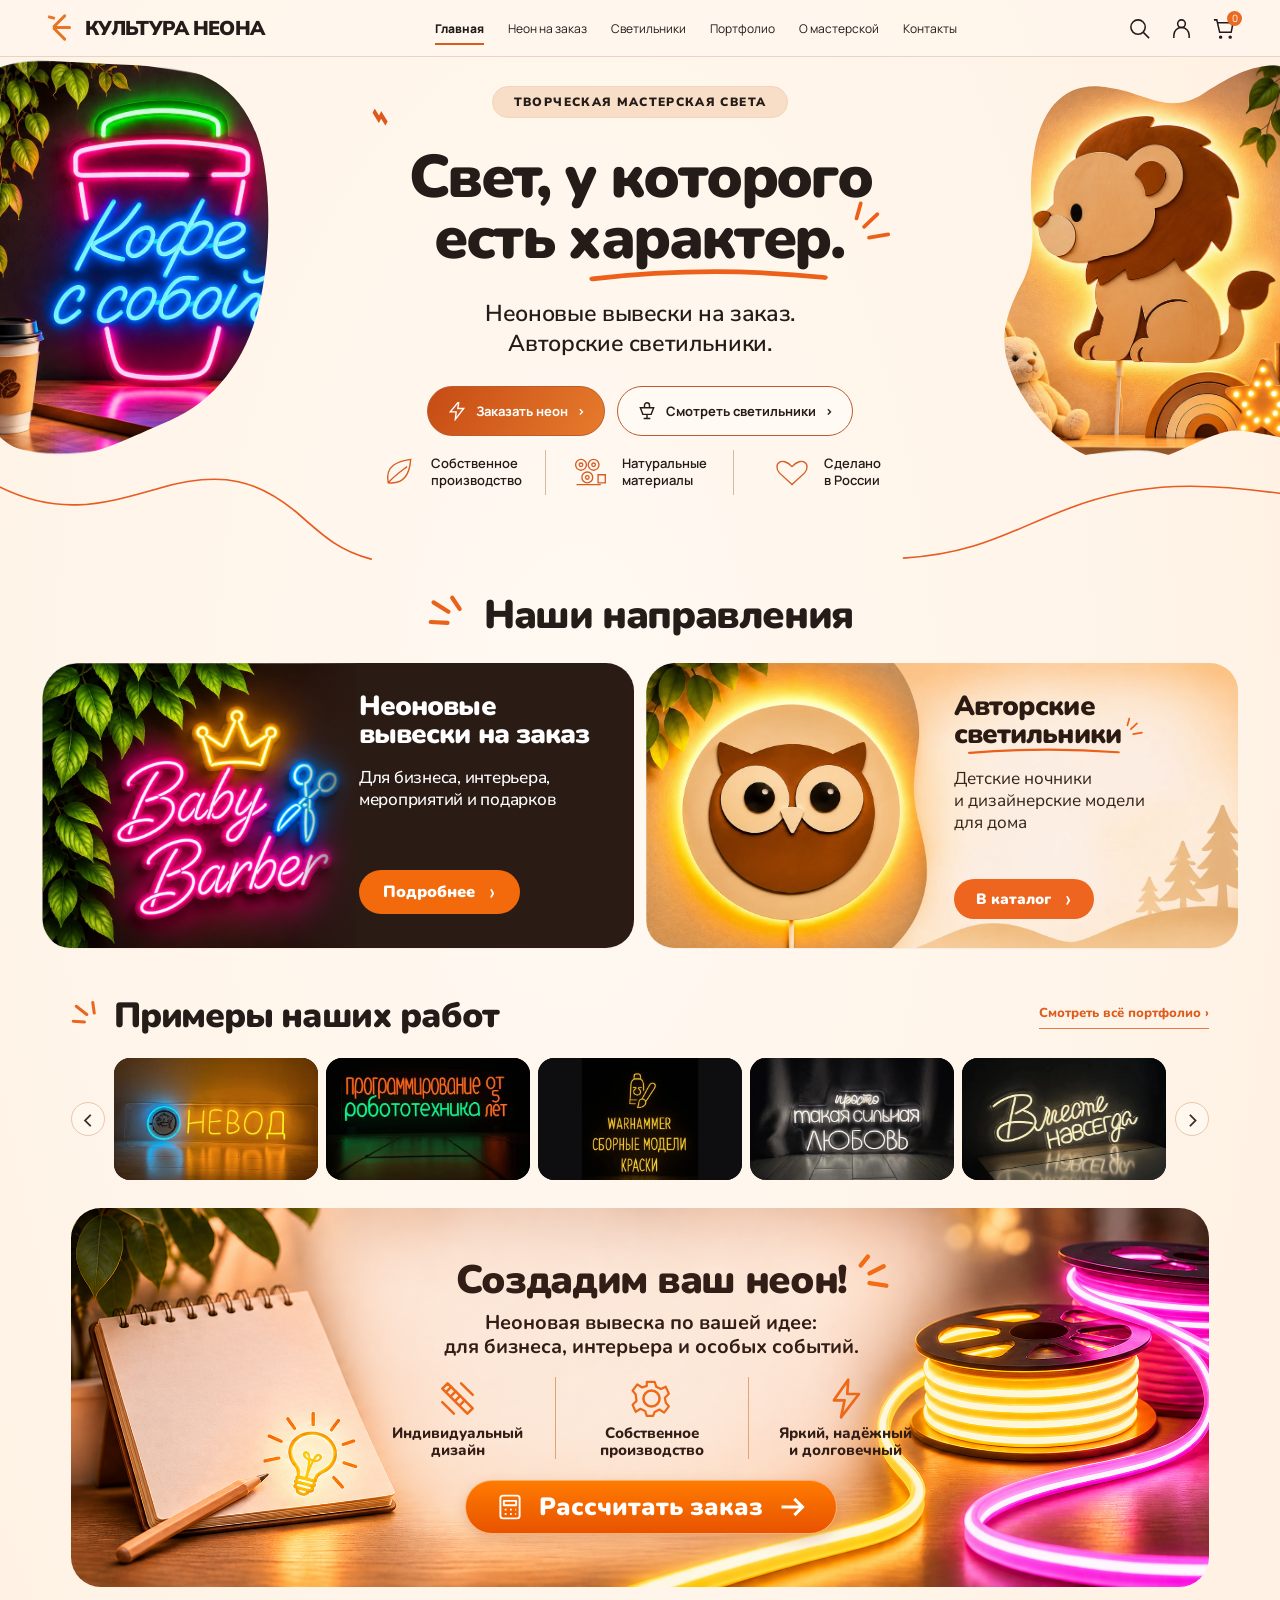
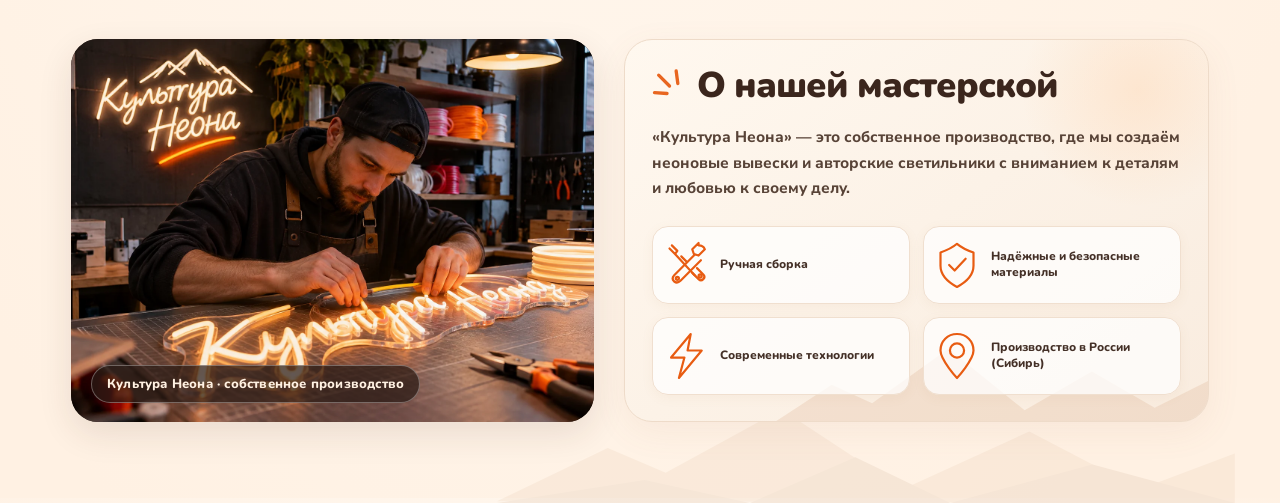
==== commit a1034029: "Correct crossed wrench and screwdriver workshop icon" ====
--- a/index.html
+++ b/index.html
@@ -441,7 +441,15 @@
 <clipPath id="coffee-blob" clipPathUnits="objectBoundingBox"><path d="M 0,0.005 C .19,.008 .38,.018 .56,.022 C .76,.024 .89,.08 .956,.205 C 1.01,.315 1.005,.52 .949,.648 C .893,.781 .769,.873 .601,.917 C .42,.97 .284,1.02 .127,.992 C .073,.985 .029,.969 0,.95 Z"/></clipPath>
 <clipPath id="lion-blob" clipPathUnits="objectBoundingBox"><path d="M 1,.02 C .89,.018 .81,.055 .73,.09 C .61,.145 .52,.085 .40,.075 C .26,.055 .16,.115 .135,.245 C .105,.375 .165,.445 .10,.545 C .015,.655 .015,.715 .075,.80 C .16,.92 .32,1 .47,.995 C .64,.99 .76,.90 .88,.915 C .93,.92 .97,.925 1,.93 Z"/></clipPath>
 </defs></svg><header class="site-header"><div class="logo"><span class="logo-mark"><i></i><i></i><i></i></span>КУЛЬТУРА НЕОНА</div><nav id="nav"><a class="active" href="#home">Главная</a><a href="#order" data-toast="Каталог неоновых вывесок добавим следующим блоком">Неон на заказ</a><a href="#lamps" data-toast="Каталог светильников добавим следующим блоком">Светильники</a><a href="#portfolio" data-toast="Портфолио добавим следующим блоком">Портфолио</a><a href="#about">О мастерской</a><a href="#contacts" data-toast="Контакты добавим позже">Контакты</a></nav><div class="header-icons"><button class="icon-btn" aria-label="Поиск" data-toast="Поиск подключим с каталогом"><svg viewBox="0 0 24 24" fill="none" stroke="currentColor"><circle cx="10.5" cy="10.5" r="7.5"/><path d="m16 16 6 6"/></svg></button><button class="icon-btn account" aria-label="Личный кабинет" data-toast="Личный кабинет пока не подключён"><svg viewBox="0 0 24 24" fill="none" stroke="currentColor"><circle cx="12" cy="7" r="4"/><path d="M4 22v-3a8 8 0 0 1 16 0v3"/></svg></button><button class="icon-btn" aria-label="Корзина" data-toast="Корзина появится вместе с каталогом"><svg viewBox="0 0 24 24" fill="none" stroke="currentColor"><path d="M2 3h3l3 13h12l2-10H6"/><circle cx="9" cy="21" r="1"/><circle cx="19" cy="21" r="1"/></svg><span class="cart-count">0</span></button><button class="icon-btn mobile-menu" id="menuButton" aria-label="Открыть меню" aria-expanded="false"><svg viewBox="0 0 24 24" fill="none" stroke="currentColor"><path d="M3 6h18M3 12h18M3 18h18"/></svg></button></div></header><main id="home"><section class="hero" aria-label="Главный экран"><div class="left-photo" role="img" aria-label="Неоновая вывеска Кофе с собой в интерьере"></div><div class="right-photo" role="img" aria-label="Деревянный светильник львёнок в детской комнате"></div><span class="spark one" aria-hidden="true">⌁</span><div class="eyebrow">ТВОРЧЕСКАЯ МАСТЕРСКАЯ СВЕТА</div><h1>Свет, у которого<br>есть <span class="character-accent">характер<svg class="character-underline" viewBox="0 0 260 24" preserveAspectRatio="none" aria-hidden="true"><path d="M5 19 Q132 -1 255 17" fill="none" stroke="currentColor" stroke-width="7" stroke-linecap="round"/></svg></span><span class="character-period"><span class="character-period-text">.</span><svg class="character-rays" viewBox="0 0 54 54" aria-hidden="true"><path d="M9 23 L14 5 M18 33 L34 18 M24 46 L47 42" fill="none" stroke="currentColor" stroke-width="4.5" stroke-linecap="round"/></svg></span></h1><p>Неоновые вывески на заказ.<br>Авторские светильники.</p><div class="hero-actions"><a class="cta primary" href="#order" data-toast="Форму заказа неона добавим следующим этапом"><svg viewBox="0 0 24 24" fill="none" stroke="currentColor" stroke-width="1.7"><path d="m13 2-9 11h7l-1 9 10-13h-7l1-7z"/></svg>Заказать неон <span>›</span></a><a class="cta secondary" href="#lamps" data-toast="Каталог светильников добавим следующим этапом"><svg viewBox="0 0 24 24" fill="none" stroke="currentColor" stroke-width="1.7"><path d="M7 16h10l3-8H4l3 8zM12 16v5M8 21h8M9 8V5a3 3 0 0 1 6 0v3"/></svg>Смотреть светильники <span>›</span></a></div><div class="benefits"><div class="benefit"><svg viewBox="0 0 40 40"><path d="M8 32C4 12 20 8 33 6c-1 14-6 28-25 26ZM8 32c7-8 13-12 21-18"/></svg><span>Собственное<br>производство</span></div><div class="benefit"><svg viewBox="0 0 40 40"><circle cx="10" cy="12" r="6"/><circle cx="10" cy="12" r="2"/><circle cx="24" cy="12" r="6"/><circle cx="24" cy="12" r="2"/><circle cx="17" cy="26" r="6"/><circle cx="17" cy="26" r="2"/><path d="M29 23h8v9h-8zM5 34h27"/></svg><span>Натуральные<br>материалы</span></div><div class="benefit"><svg viewBox="0 0 40 40"><path d="M20 34 6 21C-2 11 9 2 20 14 31 2 42 11 34 21Z"/></svg><span>Сделано<br>в России</span></div></div><div class="ornament left"></div><div class="ornament right"></div><svg class="hero-wave left" viewBox="0 0 340 95" preserveAspectRatio="none" aria-hidden="true"><path d="M -8 12 C 52 49 95 34 145 18 C 205 -2 238 11 272 43 C 296 67 310 82 340 91"/></svg><svg class="hero-wave right" viewBox="0 0 340 95" preserveAspectRatio="none" aria-hidden="true"><path d="M -5 90 C 65 85 95 60 148 38 C 213 10 273 12 345 24"/></svg></section><section class="directions" id="directions" aria-labelledby="directions-title"><h2 id="directions-title"><svg class="directions-sparks" viewBox="0 0 45 45" aria-hidden="true"><path d="M 7 9 L 23 19 M 27 4 L 35 16 M 4 30 L 22 31" fill="none" stroke="#e9621b" stroke-width="4.5" stroke-linecap="round"/></svg><span>Наши направления</span></h2><div class="directions-grid"><article class="direction-card neon"><div class="direction-copy"><h3>Неоновые<br>вывески на заказ</h3><p>Для бизнеса, интерьера,<br>мероприятий и подарков</p><button type="button" class="direction-link" data-direction="neon" aria-haspopup="dialog">Подробнее <span>›</span></button></div></article><article class="direction-card lamps"><div class="direction-copy"><h3>Авторские<br><span class="lamp-accent">светильники<svg class="lamp-underline" viewBox="0 0 260 24" preserveAspectRatio="none" aria-hidden="true"><path d="M5 19 Q132 -1 255 17" fill="none" stroke="currentColor" stroke-width="7" stroke-linecap="round"/></svg><svg class="lamp-title-rays" viewBox="0 0 54 54" aria-hidden="true"><path d="M9 23 L14 5 M18 33 L34 18 M24 46 L47 42" fill="none" stroke="currentColor" stroke-width="4.5" stroke-linecap="round"/></svg></span></h3><p>Детские ночники<br>и дизайнерские модели<br>для дома</p><button type="button" class="direction-link" data-direction="lamps" aria-haspopup="dialog">В каталог <span>›</span></button></div></article></div></section><section class="portfolio" id="portfolio" aria-labelledby="portfolio-title"><div class="portfolio-head"><h2 id="portfolio-title"><svg viewBox="0 0 40 40" aria-hidden="true"><path d="M7 7 L21 18 M29 2 L31 16 M3 27 L18 28" stroke="#e86620" stroke-width="4" stroke-linecap="round" fill="none"/></svg>Примеры наших работ</h2><a class="portfolio-all" href="#portfolio" data-toast="Полное портфолио скоро появится">Смотреть всё портфолио ›</a></div><div class="portfolio-carousel"><button class="portfolio-arrow" type="button" data-portfolio-move="-1" aria-label="Предыдущие работы">‹</button><div class="portfolio-track" id="portfolio-track" aria-label="Галерея примеров неоновых вывесок"><div class="portfolio-card" aria-label="Неоновая вывеска НЕВОД с голубым знаком и жёлтой надписью"><img src="portfolio-01.webp" alt="Неоновая вывеска НЕВОД с голубым знаком и жёлтой надписью" loading="lazy" decoding="async"></div><div class="portfolio-card" aria-label="Вывеска программирование от робототехника 5 лет"><img src="portfolio-02.webp" alt="Вывеска программирование от робототехника 5 лет" loading="lazy" decoding="async"></div><div class="portfolio-card" aria-label="Неоновая вывеска WARHAMMER — сборные модели, краски"><img src="portfolio-03.webp" alt="Неоновая вывеска WARHAMMER — сборные модели, краски" loading="lazy" decoding="async"></div><div class="portfolio-card" aria-label="Белая неоновая вывеска такая сильная любовь"><img src="portfolio-04.webp" alt="Белая неоновая вывеска такая сильная любовь" loading="lazy" decoding="async"></div><div class="portfolio-card" aria-label="Тёплая неоновая надпись Вместе навсегда"><img src="portfolio-05.webp" alt="Тёплая неоновая надпись Вместе навсегда" loading="lazy" decoding="async"></div><div class="portfolio-card" aria-label="Красная неоновая вывеска в форме силуэта"><img src="portfolio-06.webp" alt="Красная неоновая вывеска в форме силуэта" loading="lazy" decoding="async"></div><div class="portfolio-card" aria-label="Новогодняя разноцветная неоновая ёлочка"><img src="portfolio-07.webp" alt="Новогодняя разноцветная неоновая ёлочка" loading="lazy" decoding="async"></div><div class="portfolio-card" aria-label="Красная неоновая вывеска Вкусный чай"><img src="portfolio-08.webp" alt="Красная неоновая вывеска Вкусный чай" loading="lazy" decoding="async"></div></div><button class="portfolio-arrow" type="button" data-portfolio-move="1" aria-label="Следующие работы">›</button></div></section><section class="neon-cta" id="custom-neon" aria-labelledby="neon-cta-title"><div class="neon-cta-panel neon-html-panel"><div class="neon-html-content"><h2 id="neon-cta-title">Создадим ваш неон!<svg class="neon-title-rays" viewBox="0 0 50 42" aria-hidden="true"><path d="M10 13L18 3M20 22L36 14M20 33L39 36" fill="none" stroke="currentColor" stroke-width="5" stroke-linecap="round"/></svg></h2><p class="neon-html-description">Неоновая вывеска по вашей идее:<br>для бизнеса, интерьера и особых событий.</p><div class="neon-html-benefits"><div class="neon-html-benefit"><svg viewBox="0 0 48 48" aria-hidden="true" fill="none" stroke="currentColor" stroke-width="2.8" stroke-linejoin="round" stroke-linecap="round"><path d="M7 13L13 7L41 35L35 41Z M28 7L41 20 M7 28L20 41 M13 7L7 13 M28 7L41 20 M7 28L20 41"/><path d="M17 11L12 16M22 16L17 21M27 21L22 26M32 26L27 31"/></svg><span>Индивидуальный<br>дизайн</span></div><div class="neon-html-benefit"><svg viewBox="0 0 48 48" aria-hidden="true" fill="none" stroke="currentColor" stroke-width="2.8" stroke-linecap="round" stroke-linejoin="round"><path d="M19 4H29L31 10L37 13L43 10L47 19L42 24L43 30L47 35L41 43L35 39L29 42L27 47H19L17 41L11 38L5 42L1 33L6 28L5 20L1 15L7 7L13 11L19 9Z" transform="translate(2 2) scale(.88)"/><circle cx="24" cy="24" r="9"/></svg><span>Собственное<br>производство</span></div><div class="neon-html-benefit"><svg viewBox="0 0 48 48" aria-hidden="true" fill="none" stroke="currentColor" stroke-width="3" stroke-linecap="round" stroke-linejoin="round"><path d="M27 3L11 26H23L19 45L39 19H26Z"/></svg><span>Яркий, надёжный<br>и долговечный</span></div></div><button type="button" class="neon-html-button" id="neon-request-open"><svg viewBox="0 0 32 32" fill="none" stroke="currentColor" stroke-width="2.2" stroke-linejoin="round" aria-hidden="true"><rect x="5" y="3" width="22" height="26" rx="3"/><path d="M9 9H23V14H9Z M10 19H12M16 19H18M22 19H23M10 24H12M16 24H18M22 24H23"/></svg><span>Рассчитать заказ</span><svg viewBox="0 0 24 24" fill="none" stroke="currentColor" stroke-width="2.6" aria-hidden="true"><path d="M3 12H21M14 5L21 12L14 19"/></svg></button></div></div></section><section class="workshop" id="about" aria-labelledby="workshop-title"><div class="workshop-inner"><div class="workshop-visual" role="img" aria-label="Неоновая вывеска ручной работы в мастерской"><span class="workshop-visual-label">Культура Неона · собственное производство</span></div><div class="workshop-copy"><h2 id="workshop-title"><svg class="workshop-rays" viewBox="0 0 42 42" aria-hidden="true"><path d="M8 8L21 21M29 3L31 18M3 29L18 30" fill="none" stroke="#e86620" stroke-width="4" stroke-linecap="round"/></svg>О нашей мастерской</h2><p>«Культура Неона» — это собственное производство, где мы создаём неоновые вывески и авторские светильники с вниманием к деталям и любовью к своему делу.</p><div class="workshop-advantages">
-<div class="workshop-advantage"><svg viewBox="0 0 56 64" fill="none" stroke="currentColor" stroke-width="2.7" stroke-linecap="round" stroke-linejoin="round" aria-hidden="true"><path d="M9 9L17 17M5 17L13 25M17 5L25 13M8 24L21 11"/><path d="M13 11L19 5M7 18L2 23M18 7L24 2"/><path d="M19 29L41 51Q45 55 49 51Q52 48 49 45L27 23"/><circle cx="44" cy="47" r="2.2"/><path d="M39 11Q46 6 51 12L43 20L39 19L36 15Z"/><path d="M39 19L13 46Q10 49 13 52Q16 55 19 52L45 25"/><circle cx="17" cy="48" r="2"/><path d="M25 22L31 28M22 26L28 32"/></svg><span>Ручная сборка</span></div>
+<div class="workshop-advantage"><svg viewBox="0 0 56 64" fill="none" stroke="currentColor" stroke-width="2.8" stroke-linecap="round" stroke-linejoin="round" aria-hidden="true">
+<path d="M10 7L17 14L14 18L7 11M14 18L39 45"/>
+<path d="M36 42L44 50Q47 53 50 50Q53 47 50 44L42 36"/>
+<circle cx="46" cy="46" r="2"/>
+<path d="M44 7Q50 7 52 12L44 20L38 18L36 12L44 4Q44 5 44 7Z"/>
+<path d="M39 19L13 45Q9 49 13 53Q17 56 21 52L47 26"/>
+<circle cx="17" cy="49" r="2"/>
+<path d="M22 21L29 28"/>
+</svg><span>Ручная сборка</span></div>
 <div class="workshop-advantage"><svg viewBox="0 0 56 64" fill="none" stroke="currentColor" stroke-width="2.8" stroke-linecap="round" stroke-linejoin="round" aria-hidden="true"><path d="M28 5C21 11 13 14 7 16V33C7 45 15 53 28 60C41 53 49 45 49 33V16C40 13 34 10 28 5Z"/><path d="M18 32L25 39L39 24"/></svg><span>Надёжные и безопасные<br>материалы</span></div>
 <div class="workshop-advantage"><svg viewBox="0 0 56 64" fill="none" stroke="currentColor" stroke-width="2.8" stroke-linecap="round" stroke-linejoin="round" aria-hidden="true"><path d="M34 4L9 34H26L19 60L48 25H30L34 4Z"/></svg><span>Современные технологии</span></div>
 <div class="workshop-advantage"><svg viewBox="0 0 56 64" fill="none" stroke="currentColor" stroke-width="2.8" stroke-linecap="round" stroke-linejoin="round" aria-hidden="true"><path d="M28 60C28 60 7 37 7 25C7 13 16 4 28 4S49 13 49 25C49 37 28 60 28 60Z"/><circle cx="28" cy="25" r="9"/></svg><span>Производство в России<br>(Сибирь)</span></div></div></div></div><svg class="workshop-mountains" viewBox="0 0 700 120" preserveAspectRatio="none" aria-hidden="true"><path d="M0 118L105 60L160 87L270 18L385 105L505 42L610 105L700 66V120Z" fill="#e6c8ac"/><path d="M0 120L140 95L240 120L340 70L430 120L565 78L700 120Z" fill="#d3b49b"/></svg></section><script>(function(){const img=new Image();img.onload=()=>document.querySelector('.workshop-visual')?.classList.add('workshop-photo-ready');img.src='workshop-photo.webp'})();</script><dialog id="neon-request-dialog" class="neon-request-dialog" aria-labelledby="neon-request-title"><h3 id="neon-request-title">Рассчитать неоновую вывеску</h3><p>Опиши свою идею и примерный размер. Подготовим текст заявки, который можно скопировать и отправить мастерской.</p><label for="neon-request-idea">Что хочешь изготовить?</label><textarea id="neon-request-idea" placeholder="Надпись, логотип, форма, цвет..."></textarea><label for="neon-request-size">Примерные размеры</label><input id="neon-request-size" placeholder="Например, 55 × 40 см"><div class="neon-request-actions"><button type="button" class="neon-request-copy" id="neon-request-copy">Скопировать заявку</button><button type="button" class="neon-request-close" id="neon-request-close">Закрыть</button></div><p id="neon-request-status" role="status"></p></dialog><dialog class="direction-dialog" id="direction-dialog" aria-labelledby="direction-dialog-title"><div class="direction-dialog-inner"><button type="button" class="direction-dialog-close" aria-label="Закрыть">×</button><h3 id="direction-dialog-title"></h3><img id="direction-dialog-image" alt=""><p id="direction-dialog-description"></p></div></dialog></main><div id="notice" class="notice" role="status"></div><script>const notice=document.getElementById('notice');let timeout;document.querySelectorAll('[data-toast]').forEach(el=>el.addEventListener('click',e=>{e.preventDefault();notice.textContent=el.dataset.toast;notice.classList.add('show');clearTimeout(timeout);timeout=setTimeout(()=>notice.classList.remove('show'),3300)}));document.getElementById('menuButton').addEventListener('click',()=>{let nav=document.getElementById('nav');let open=nav.classList.toggle('open');document.getElementById('menuButton').setAttribute('aria-expanded',open)})
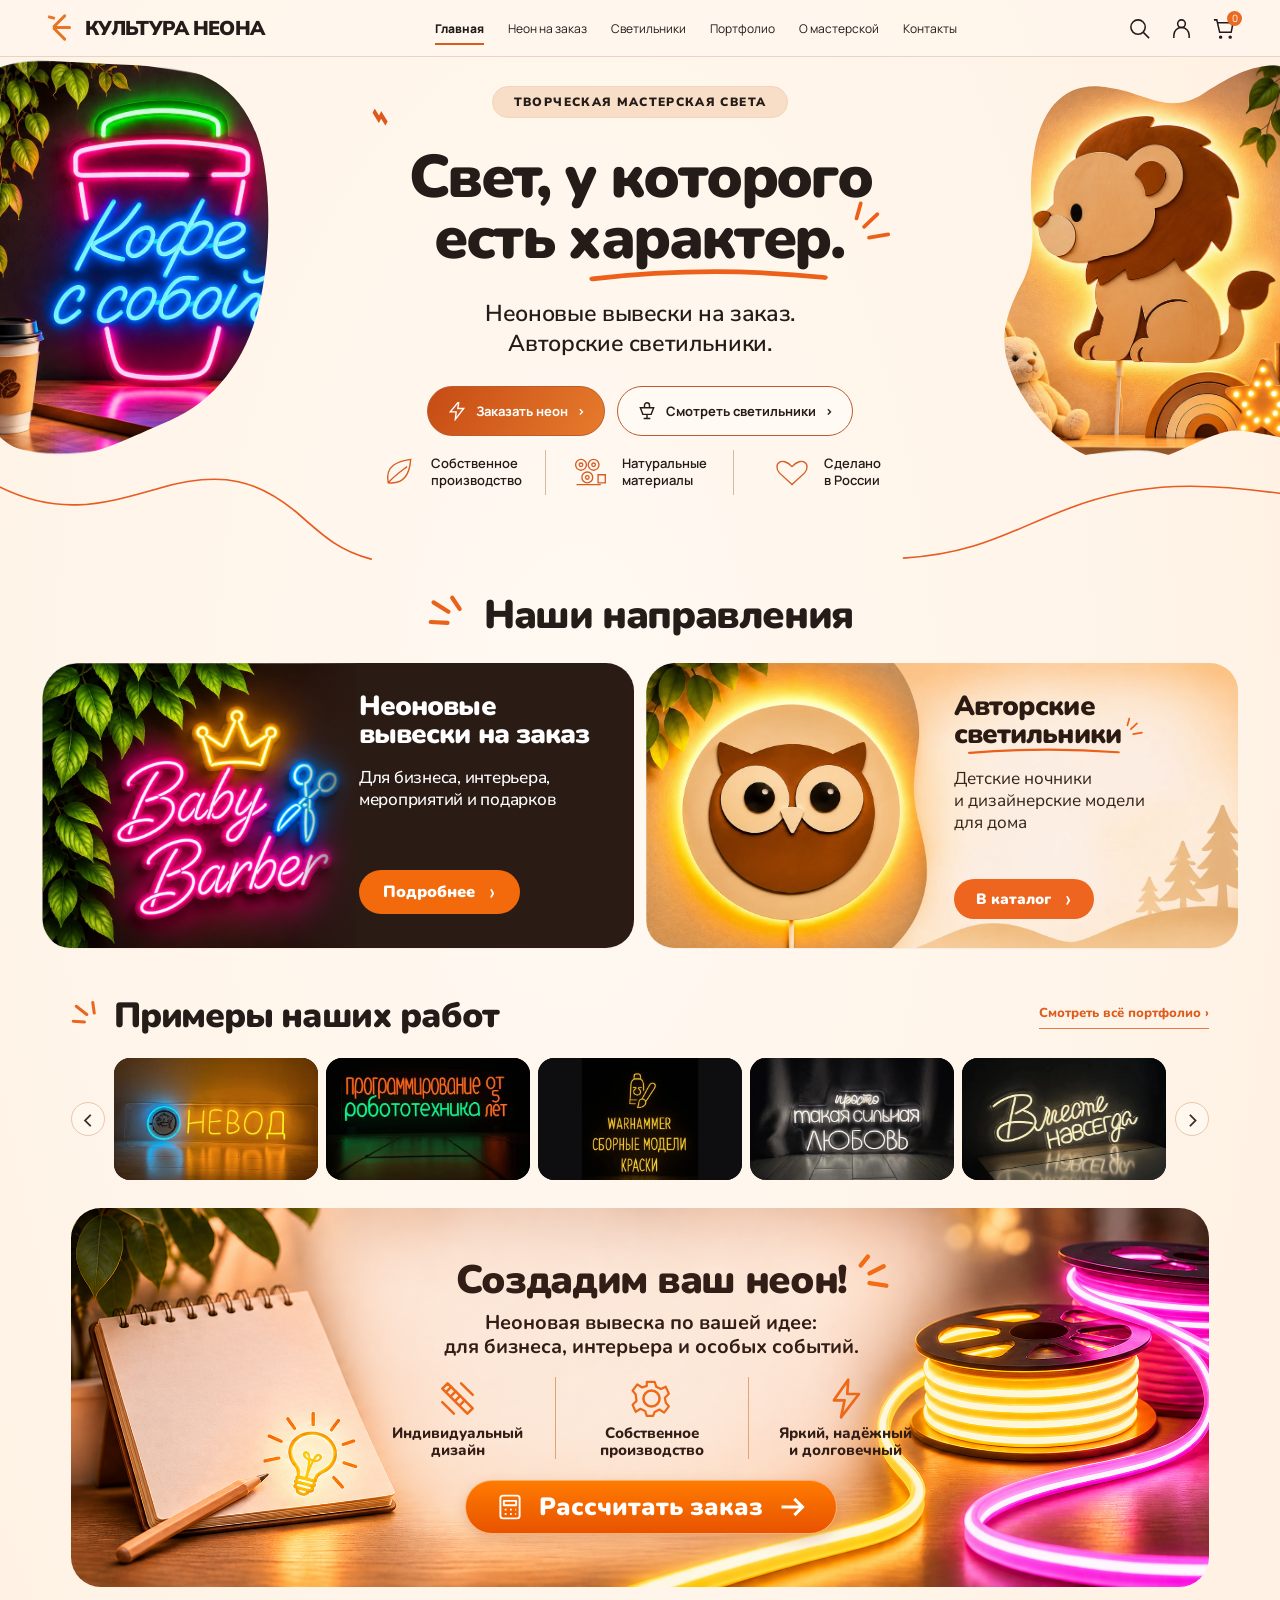
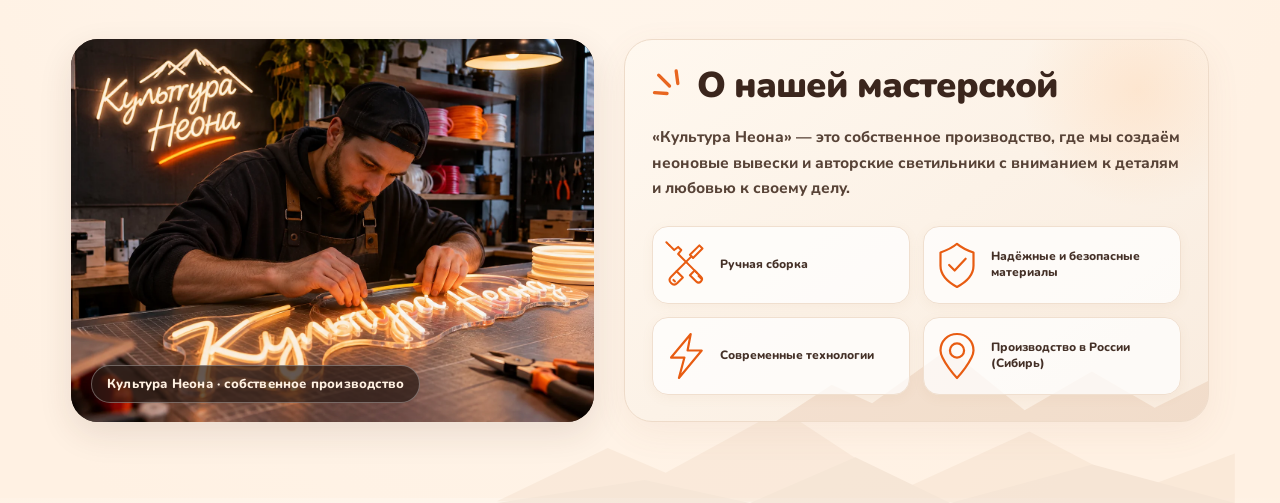
==== commit 612cd7cc: "Use crossed soldering iron and screwdriver for hand assembly icon" ====
--- a/index.html
+++ b/index.html
@@ -441,14 +441,16 @@
 <clipPath id="coffee-blob" clipPathUnits="objectBoundingBox"><path d="M 0,0.005 C .19,.008 .38,.018 .56,.022 C .76,.024 .89,.08 .956,.205 C 1.01,.315 1.005,.52 .949,.648 C .893,.781 .769,.873 .601,.917 C .42,.97 .284,1.02 .127,.992 C .073,.985 .029,.969 0,.95 Z"/></clipPath>
 <clipPath id="lion-blob" clipPathUnits="objectBoundingBox"><path d="M 1,.02 C .89,.018 .81,.055 .73,.09 C .61,.145 .52,.085 .40,.075 C .26,.055 .16,.115 .135,.245 C .105,.375 .165,.445 .10,.545 C .015,.655 .015,.715 .075,.80 C .16,.92 .32,1 .47,.995 C .64,.99 .76,.90 .88,.915 C .93,.92 .97,.925 1,.93 Z"/></clipPath>
 </defs></svg><header class="site-header"><div class="logo"><span class="logo-mark"><i></i><i></i><i></i></span>КУЛЬТУРА НЕОНА</div><nav id="nav"><a class="active" href="#home">Главная</a><a href="#order" data-toast="Каталог неоновых вывесок добавим следующим блоком">Неон на заказ</a><a href="#lamps" data-toast="Каталог светильников добавим следующим блоком">Светильники</a><a href="#portfolio" data-toast="Портфолио добавим следующим блоком">Портфолио</a><a href="#about">О мастерской</a><a href="#contacts" data-toast="Контакты добавим позже">Контакты</a></nav><div class="header-icons"><button class="icon-btn" aria-label="Поиск" data-toast="Поиск подключим с каталогом"><svg viewBox="0 0 24 24" fill="none" stroke="currentColor"><circle cx="10.5" cy="10.5" r="7.5"/><path d="m16 16 6 6"/></svg></button><button class="icon-btn account" aria-label="Личный кабинет" data-toast="Личный кабинет пока не подключён"><svg viewBox="0 0 24 24" fill="none" stroke="currentColor"><circle cx="12" cy="7" r="4"/><path d="M4 22v-3a8 8 0 0 1 16 0v3"/></svg></button><button class="icon-btn" aria-label="Корзина" data-toast="Корзина появится вместе с каталогом"><svg viewBox="0 0 24 24" fill="none" stroke="currentColor"><path d="M2 3h3l3 13h12l2-10H6"/><circle cx="9" cy="21" r="1"/><circle cx="19" cy="21" r="1"/></svg><span class="cart-count">0</span></button><button class="icon-btn mobile-menu" id="menuButton" aria-label="Открыть меню" aria-expanded="false"><svg viewBox="0 0 24 24" fill="none" stroke="currentColor"><path d="M3 6h18M3 12h18M3 18h18"/></svg></button></div></header><main id="home"><section class="hero" aria-label="Главный экран"><div class="left-photo" role="img" aria-label="Неоновая вывеска Кофе с собой в интерьере"></div><div class="right-photo" role="img" aria-label="Деревянный светильник львёнок в детской комнате"></div><span class="spark one" aria-hidden="true">⌁</span><div class="eyebrow">ТВОРЧЕСКАЯ МАСТЕРСКАЯ СВЕТА</div><h1>Свет, у которого<br>есть <span class="character-accent">характер<svg class="character-underline" viewBox="0 0 260 24" preserveAspectRatio="none" aria-hidden="true"><path d="M5 19 Q132 -1 255 17" fill="none" stroke="currentColor" stroke-width="7" stroke-linecap="round"/></svg></span><span class="character-period"><span class="character-period-text">.</span><svg class="character-rays" viewBox="0 0 54 54" aria-hidden="true"><path d="M9 23 L14 5 M18 33 L34 18 M24 46 L47 42" fill="none" stroke="currentColor" stroke-width="4.5" stroke-linecap="round"/></svg></span></h1><p>Неоновые вывески на заказ.<br>Авторские светильники.</p><div class="hero-actions"><a class="cta primary" href="#order" data-toast="Форму заказа неона добавим следующим этапом"><svg viewBox="0 0 24 24" fill="none" stroke="currentColor" stroke-width="1.7"><path d="m13 2-9 11h7l-1 9 10-13h-7l1-7z"/></svg>Заказать неон <span>›</span></a><a class="cta secondary" href="#lamps" data-toast="Каталог светильников добавим следующим этапом"><svg viewBox="0 0 24 24" fill="none" stroke="currentColor" stroke-width="1.7"><path d="M7 16h10l3-8H4l3 8zM12 16v5M8 21h8M9 8V5a3 3 0 0 1 6 0v3"/></svg>Смотреть светильники <span>›</span></a></div><div class="benefits"><div class="benefit"><svg viewBox="0 0 40 40"><path d="M8 32C4 12 20 8 33 6c-1 14-6 28-25 26ZM8 32c7-8 13-12 21-18"/></svg><span>Собственное<br>производство</span></div><div class="benefit"><svg viewBox="0 0 40 40"><circle cx="10" cy="12" r="6"/><circle cx="10" cy="12" r="2"/><circle cx="24" cy="12" r="6"/><circle cx="24" cy="12" r="2"/><circle cx="17" cy="26" r="6"/><circle cx="17" cy="26" r="2"/><path d="M29 23h8v9h-8zM5 34h27"/></svg><span>Натуральные<br>материалы</span></div><div class="benefit"><svg viewBox="0 0 40 40"><path d="M20 34 6 21C-2 11 9 2 20 14 31 2 42 11 34 21Z"/></svg><span>Сделано<br>в России</span></div></div><div class="ornament left"></div><div class="ornament right"></div><svg class="hero-wave left" viewBox="0 0 340 95" preserveAspectRatio="none" aria-hidden="true"><path d="M -8 12 C 52 49 95 34 145 18 C 205 -2 238 11 272 43 C 296 67 310 82 340 91"/></svg><svg class="hero-wave right" viewBox="0 0 340 95" preserveAspectRatio="none" aria-hidden="true"><path d="M -5 90 C 65 85 95 60 148 38 C 213 10 273 12 345 24"/></svg></section><section class="directions" id="directions" aria-labelledby="directions-title"><h2 id="directions-title"><svg class="directions-sparks" viewBox="0 0 45 45" aria-hidden="true"><path d="M 7 9 L 23 19 M 27 4 L 35 16 M 4 30 L 22 31" fill="none" stroke="#e9621b" stroke-width="4.5" stroke-linecap="round"/></svg><span>Наши направления</span></h2><div class="directions-grid"><article class="direction-card neon"><div class="direction-copy"><h3>Неоновые<br>вывески на заказ</h3><p>Для бизнеса, интерьера,<br>мероприятий и подарков</p><button type="button" class="direction-link" data-direction="neon" aria-haspopup="dialog">Подробнее <span>›</span></button></div></article><article class="direction-card lamps"><div class="direction-copy"><h3>Авторские<br><span class="lamp-accent">светильники<svg class="lamp-underline" viewBox="0 0 260 24" preserveAspectRatio="none" aria-hidden="true"><path d="M5 19 Q132 -1 255 17" fill="none" stroke="currentColor" stroke-width="7" stroke-linecap="round"/></svg><svg class="lamp-title-rays" viewBox="0 0 54 54" aria-hidden="true"><path d="M9 23 L14 5 M18 33 L34 18 M24 46 L47 42" fill="none" stroke="currentColor" stroke-width="4.5" stroke-linecap="round"/></svg></span></h3><p>Детские ночники<br>и дизайнерские модели<br>для дома</p><button type="button" class="direction-link" data-direction="lamps" aria-haspopup="dialog">В каталог <span>›</span></button></div></article></div></section><section class="portfolio" id="portfolio" aria-labelledby="portfolio-title"><div class="portfolio-head"><h2 id="portfolio-title"><svg viewBox="0 0 40 40" aria-hidden="true"><path d="M7 7 L21 18 M29 2 L31 16 M3 27 L18 28" stroke="#e86620" stroke-width="4" stroke-linecap="round" fill="none"/></svg>Примеры наших работ</h2><a class="portfolio-all" href="#portfolio" data-toast="Полное портфолио скоро появится">Смотреть всё портфолио ›</a></div><div class="portfolio-carousel"><button class="portfolio-arrow" type="button" data-portfolio-move="-1" aria-label="Предыдущие работы">‹</button><div class="portfolio-track" id="portfolio-track" aria-label="Галерея примеров неоновых вывесок"><div class="portfolio-card" aria-label="Неоновая вывеска НЕВОД с голубым знаком и жёлтой надписью"><img src="portfolio-01.webp" alt="Неоновая вывеска НЕВОД с голубым знаком и жёлтой надписью" loading="lazy" decoding="async"></div><div class="portfolio-card" aria-label="Вывеска программирование от робототехника 5 лет"><img src="portfolio-02.webp" alt="Вывеска программирование от робототехника 5 лет" loading="lazy" decoding="async"></div><div class="portfolio-card" aria-label="Неоновая вывеска WARHAMMER — сборные модели, краски"><img src="portfolio-03.webp" alt="Неоновая вывеска WARHAMMER — сборные модели, краски" loading="lazy" decoding="async"></div><div class="portfolio-card" aria-label="Белая неоновая вывеска такая сильная любовь"><img src="portfolio-04.webp" alt="Белая неоновая вывеска такая сильная любовь" loading="lazy" decoding="async"></div><div class="portfolio-card" aria-label="Тёплая неоновая надпись Вместе навсегда"><img src="portfolio-05.webp" alt="Тёплая неоновая надпись Вместе навсегда" loading="lazy" decoding="async"></div><div class="portfolio-card" aria-label="Красная неоновая вывеска в форме силуэта"><img src="portfolio-06.webp" alt="Красная неоновая вывеска в форме силуэта" loading="lazy" decoding="async"></div><div class="portfolio-card" aria-label="Новогодняя разноцветная неоновая ёлочка"><img src="portfolio-07.webp" alt="Новогодняя разноцветная неоновая ёлочка" loading="lazy" decoding="async"></div><div class="portfolio-card" aria-label="Красная неоновая вывеска Вкусный чай"><img src="portfolio-08.webp" alt="Красная неоновая вывеска Вкусный чай" loading="lazy" decoding="async"></div></div><button class="portfolio-arrow" type="button" data-portfolio-move="1" aria-label="Следующие работы">›</button></div></section><section class="neon-cta" id="custom-neon" aria-labelledby="neon-cta-title"><div class="neon-cta-panel neon-html-panel"><div class="neon-html-content"><h2 id="neon-cta-title">Создадим ваш неон!<svg class="neon-title-rays" viewBox="0 0 50 42" aria-hidden="true"><path d="M10 13L18 3M20 22L36 14M20 33L39 36" fill="none" stroke="currentColor" stroke-width="5" stroke-linecap="round"/></svg></h2><p class="neon-html-description">Неоновая вывеска по вашей идее:<br>для бизнеса, интерьера и особых событий.</p><div class="neon-html-benefits"><div class="neon-html-benefit"><svg viewBox="0 0 48 48" aria-hidden="true" fill="none" stroke="currentColor" stroke-width="2.8" stroke-linejoin="round" stroke-linecap="round"><path d="M7 13L13 7L41 35L35 41Z M28 7L41 20 M7 28L20 41 M13 7L7 13 M28 7L41 20 M7 28L20 41"/><path d="M17 11L12 16M22 16L17 21M27 21L22 26M32 26L27 31"/></svg><span>Индивидуальный<br>дизайн</span></div><div class="neon-html-benefit"><svg viewBox="0 0 48 48" aria-hidden="true" fill="none" stroke="currentColor" stroke-width="2.8" stroke-linecap="round" stroke-linejoin="round"><path d="M19 4H29L31 10L37 13L43 10L47 19L42 24L43 30L47 35L41 43L35 39L29 42L27 47H19L17 41L11 38L5 42L1 33L6 28L5 20L1 15L7 7L13 11L19 9Z" transform="translate(2 2) scale(.88)"/><circle cx="24" cy="24" r="9"/></svg><span>Собственное<br>производство</span></div><div class="neon-html-benefit"><svg viewBox="0 0 48 48" aria-hidden="true" fill="none" stroke="currentColor" stroke-width="3" stroke-linecap="round" stroke-linejoin="round"><path d="M27 3L11 26H23L19 45L39 19H26Z"/></svg><span>Яркий, надёжный<br>и долговечный</span></div></div><button type="button" class="neon-html-button" id="neon-request-open"><svg viewBox="0 0 32 32" fill="none" stroke="currentColor" stroke-width="2.2" stroke-linejoin="round" aria-hidden="true"><rect x="5" y="3" width="22" height="26" rx="3"/><path d="M9 9H23V14H9Z M10 19H12M16 19H18M22 19H23M10 24H12M16 24H18M22 24H23"/></svg><span>Рассчитать заказ</span><svg viewBox="0 0 24 24" fill="none" stroke="currentColor" stroke-width="2.6" aria-hidden="true"><path d="M3 12H21M14 5L21 12L14 19"/></svg></button></div></div></section><section class="workshop" id="about" aria-labelledby="workshop-title"><div class="workshop-inner"><div class="workshop-visual" role="img" aria-label="Неоновая вывеска ручной работы в мастерской"><span class="workshop-visual-label">Культура Неона · собственное производство</span></div><div class="workshop-copy"><h2 id="workshop-title"><svg class="workshop-rays" viewBox="0 0 42 42" aria-hidden="true"><path d="M8 8L21 21M29 3L31 18M3 29L18 30" fill="none" stroke="#e86620" stroke-width="4" stroke-linecap="round"/></svg>О нашей мастерской</h2><p>«Культура Неона» — это собственное производство, где мы создаём неоновые вывески и авторские светильники с вниманием к деталям и любовью к своему делу.</p><div class="workshop-advantages">
-<div class="workshop-advantage"><svg viewBox="0 0 56 64" fill="none" stroke="currentColor" stroke-width="2.8" stroke-linecap="round" stroke-linejoin="round" aria-hidden="true">
-<path d="M10 7L17 14L14 18L7 11M14 18L39 45"/>
-<path d="M36 42L44 50Q47 53 50 50Q53 47 50 44L42 36"/>
-<circle cx="46" cy="46" r="2"/>
-<path d="M44 7Q50 7 52 12L44 20L38 18L36 12L44 4Q44 5 44 7Z"/>
-<path d="M39 19L13 45Q9 49 13 53Q17 56 21 52L47 26"/>
-<circle cx="17" cy="49" r="2"/>
-<path d="M22 21L29 28"/>
+<div class="workshop-advantage"><svg viewBox="0 0 56 64" fill="none" stroke="currentColor" stroke-width="2.6" stroke-linecap="round" stroke-linejoin="round" aria-hidden="true">
+<!-- soldering iron from upper left to lower right -->
+<path d="M7 7L13 13L18 9L22 13L18 18L42 42"/>
+<path d="M39 39L47 47Q50 50 47 53Q44 56 41 53L33 45Z"/>
+<path d="M7 7L3 3M44 46L48 50"/>
+<!-- screwdriver from upper right to lower left -->
+<path d="M45 7L49 11L37 23L33 19Z"/>
+<path d="M35 21L16 40"/>
+<path d="M16 40L9 47Q5 51 9 55Q13 59 17 55L24 48Z"/>
+<path d="M12 51L14 53"/>
 </svg><span>Ручная сборка</span></div>
 <div class="workshop-advantage"><svg viewBox="0 0 56 64" fill="none" stroke="currentColor" stroke-width="2.8" stroke-linecap="round" stroke-linejoin="round" aria-hidden="true"><path d="M28 5C21 11 13 14 7 16V33C7 45 15 53 28 60C41 53 49 45 49 33V16C40 13 34 10 28 5Z"/><path d="M18 32L25 39L39 24"/></svg><span>Надёжные и безопасные<br>материалы</span></div>
 <div class="workshop-advantage"><svg viewBox="0 0 56 64" fill="none" stroke="currentColor" stroke-width="2.8" stroke-linecap="round" stroke-linejoin="round" aria-hidden="true"><path d="M34 4L9 34H26L19 60L48 25H30L34 4Z"/></svg><span>Современные технологии</span></div>
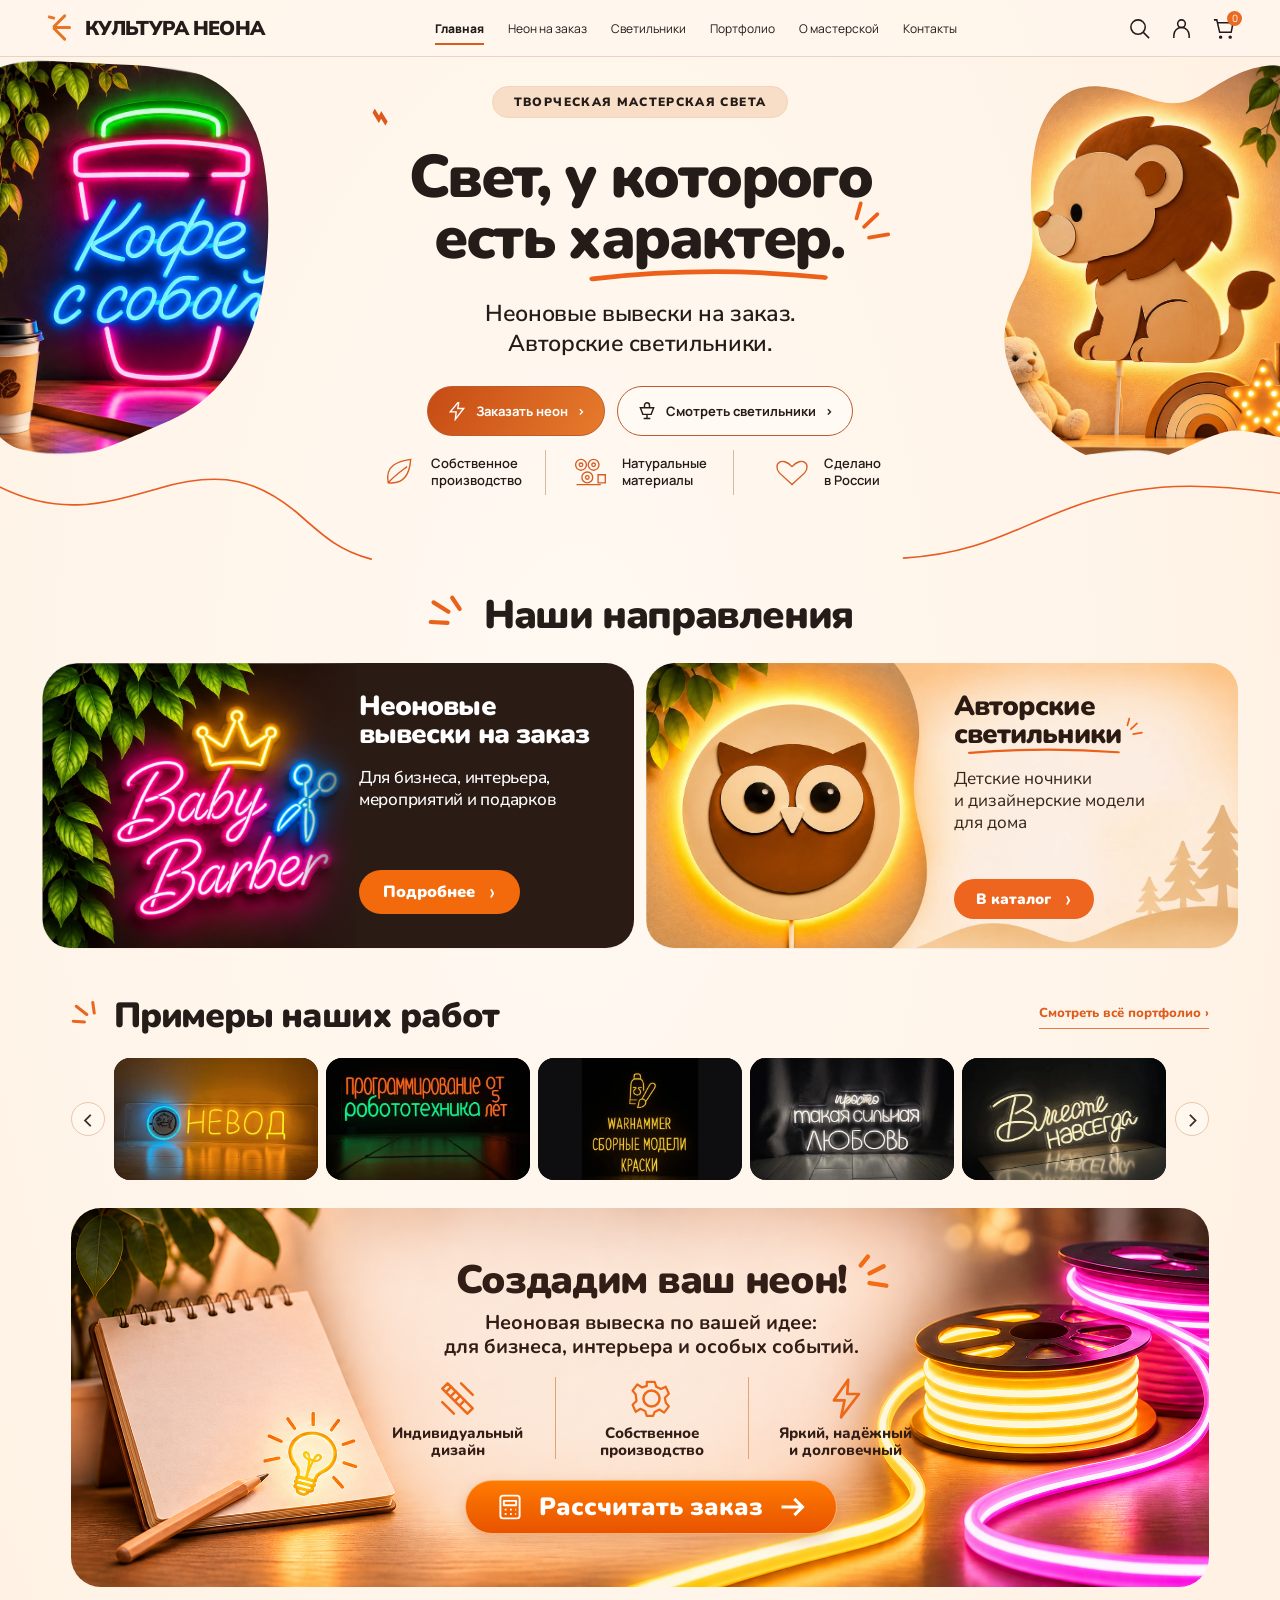
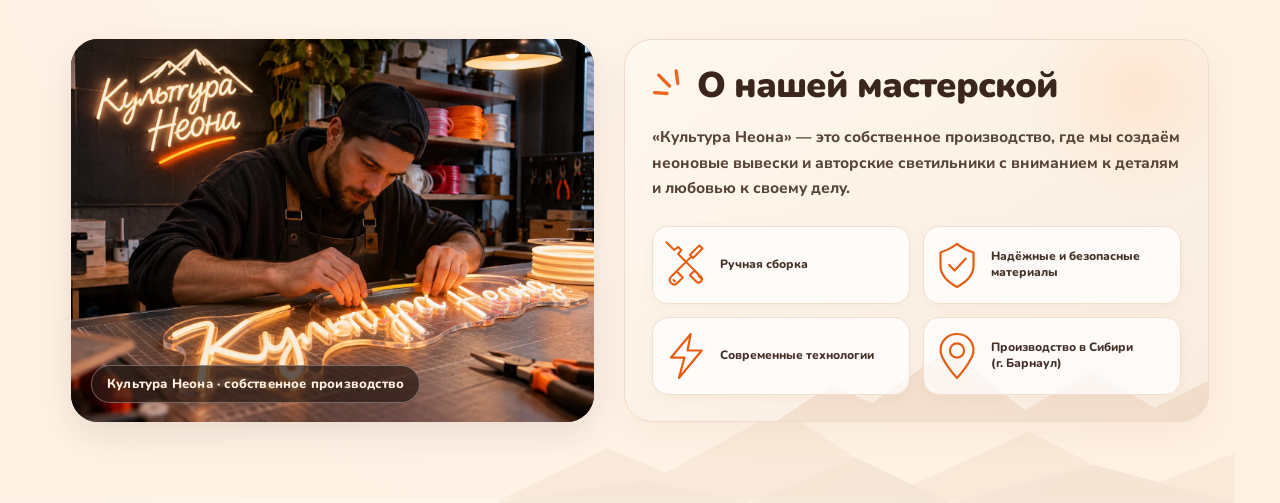
==== commit aef85397: "Update workshop production location to Barnaul, Siberia" ====
--- a/index.html
+++ b/index.html
@@ -454,7 +454,7 @@
 </svg><span>Ручная сборка</span></div>
 <div class="workshop-advantage"><svg viewBox="0 0 56 64" fill="none" stroke="currentColor" stroke-width="2.8" stroke-linecap="round" stroke-linejoin="round" aria-hidden="true"><path d="M28 5C21 11 13 14 7 16V33C7 45 15 53 28 60C41 53 49 45 49 33V16C40 13 34 10 28 5Z"/><path d="M18 32L25 39L39 24"/></svg><span>Надёжные и безопасные<br>материалы</span></div>
 <div class="workshop-advantage"><svg viewBox="0 0 56 64" fill="none" stroke="currentColor" stroke-width="2.8" stroke-linecap="round" stroke-linejoin="round" aria-hidden="true"><path d="M34 4L9 34H26L19 60L48 25H30L34 4Z"/></svg><span>Современные технологии</span></div>
-<div class="workshop-advantage"><svg viewBox="0 0 56 64" fill="none" stroke="currentColor" stroke-width="2.8" stroke-linecap="round" stroke-linejoin="round" aria-hidden="true"><path d="M28 60C28 60 7 37 7 25C7 13 16 4 28 4S49 13 49 25C49 37 28 60 28 60Z"/><circle cx="28" cy="25" r="9"/></svg><span>Производство в России<br>(Сибирь)</span></div></div></div></div><svg class="workshop-mountains" viewBox="0 0 700 120" preserveAspectRatio="none" aria-hidden="true"><path d="M0 118L105 60L160 87L270 18L385 105L505 42L610 105L700 66V120Z" fill="#e6c8ac"/><path d="M0 120L140 95L240 120L340 70L430 120L565 78L700 120Z" fill="#d3b49b"/></svg></section><script>(function(){const img=new Image();img.onload=()=>document.querySelector('.workshop-visual')?.classList.add('workshop-photo-ready');img.src='workshop-photo.webp'})();</script><dialog id="neon-request-dialog" class="neon-request-dialog" aria-labelledby="neon-request-title"><h3 id="neon-request-title">Рассчитать неоновую вывеску</h3><p>Опиши свою идею и примерный размер. Подготовим текст заявки, который можно скопировать и отправить мастерской.</p><label for="neon-request-idea">Что хочешь изготовить?</label><textarea id="neon-request-idea" placeholder="Надпись, логотип, форма, цвет..."></textarea><label for="neon-request-size">Примерные размеры</label><input id="neon-request-size" placeholder="Например, 55 × 40 см"><div class="neon-request-actions"><button type="button" class="neon-request-copy" id="neon-request-copy">Скопировать заявку</button><button type="button" class="neon-request-close" id="neon-request-close">Закрыть</button></div><p id="neon-request-status" role="status"></p></dialog><dialog class="direction-dialog" id="direction-dialog" aria-labelledby="direction-dialog-title"><div class="direction-dialog-inner"><button type="button" class="direction-dialog-close" aria-label="Закрыть">×</button><h3 id="direction-dialog-title"></h3><img id="direction-dialog-image" alt=""><p id="direction-dialog-description"></p></div></dialog></main><div id="notice" class="notice" role="status"></div><script>const notice=document.getElementById('notice');let timeout;document.querySelectorAll('[data-toast]').forEach(el=>el.addEventListener('click',e=>{e.preventDefault();notice.textContent=el.dataset.toast;notice.classList.add('show');clearTimeout(timeout);timeout=setTimeout(()=>notice.classList.remove('show'),3300)}));document.getElementById('menuButton').addEventListener('click',()=>{let nav=document.getElementById('nav');let open=nav.classList.toggle('open');document.getElementById('menuButton').setAttribute('aria-expanded',open)})
+<div class="workshop-advantage"><svg viewBox="0 0 56 64" fill="none" stroke="currentColor" stroke-width="2.8" stroke-linecap="round" stroke-linejoin="round" aria-hidden="true"><path d="M28 60C28 60 7 37 7 25C7 13 16 4 28 4S49 13 49 25C49 37 28 60 28 60Z"/><circle cx="28" cy="25" r="9"/></svg><span>Производство в Сибири<br>(г. Барнаул)</span></div></div></div></div><svg class="workshop-mountains" viewBox="0 0 700 120" preserveAspectRatio="none" aria-hidden="true"><path d="M0 118L105 60L160 87L270 18L385 105L505 42L610 105L700 66V120Z" fill="#e6c8ac"/><path d="M0 120L140 95L240 120L340 70L430 120L565 78L700 120Z" fill="#d3b49b"/></svg></section><script>(function(){const img=new Image();img.onload=()=>document.querySelector('.workshop-visual')?.classList.add('workshop-photo-ready');img.src='workshop-photo.webp'})();</script><dialog id="neon-request-dialog" class="neon-request-dialog" aria-labelledby="neon-request-title"><h3 id="neon-request-title">Рассчитать неоновую вывеску</h3><p>Опиши свою идею и примерный размер. Подготовим текст заявки, который можно скопировать и отправить мастерской.</p><label for="neon-request-idea">Что хочешь изготовить?</label><textarea id="neon-request-idea" placeholder="Надпись, логотип, форма, цвет..."></textarea><label for="neon-request-size">Примерные размеры</label><input id="neon-request-size" placeholder="Например, 55 × 40 см"><div class="neon-request-actions"><button type="button" class="neon-request-copy" id="neon-request-copy">Скопировать заявку</button><button type="button" class="neon-request-close" id="neon-request-close">Закрыть</button></div><p id="neon-request-status" role="status"></p></dialog><dialog class="direction-dialog" id="direction-dialog" aria-labelledby="direction-dialog-title"><div class="direction-dialog-inner"><button type="button" class="direction-dialog-close" aria-label="Закрыть">×</button><h3 id="direction-dialog-title"></h3><img id="direction-dialog-image" alt=""><p id="direction-dialog-description"></p></div></dialog></main><div id="notice" class="notice" role="status"></div><script>const notice=document.getElementById('notice');let timeout;document.querySelectorAll('[data-toast]').forEach(el=>el.addEventListener('click',e=>{e.preventDefault();notice.textContent=el.dataset.toast;notice.classList.add('show');clearTimeout(timeout);timeout=setTimeout(()=>notice.classList.remove('show'),3300)}));document.getElementById('menuButton').addEventListener('click',()=>{let nav=document.getElementById('nav');let open=nav.classList.toggle('open');document.getElementById('menuButton').setAttribute('aria-expanded',open)})
 const directionDialog=document.getElementById('direction-dialog');
 const directionInfo={neon:{title:'Неоновые вывески на заказ',image:'baby-barber-card.svg',alt:'Неоновая вывеска Baby Barber с короной и ножницами',description:'Создаём неоновые вывески для бизнеса, интерьера, мероприятий и подарков. Дизайн и размеры подбираются под вашу идею.'},lamps:{title:'Авторские светильники',image:'owl-real-card.webp',alt:'Настоящий деревянный ночник-сова с тёплой подсветкой',description:'Деревянные светильники и детские ночники собственного производства. На фото — наша сова с мягким тёплым светом.'}};
 document.querySelectorAll('.directions [data-direction]').forEach(button=>button.addEventListener('click',()=>{const data=directionInfo[button.dataset.direction];document.getElementById('direction-dialog-title').textContent=data.title;const pic=document.getElementById('direction-dialog-image');pic.src=data.image;pic.alt=data.alt;document.getElementById('direction-dialog-description').textContent=data.description;directionDialog.showModal()}));
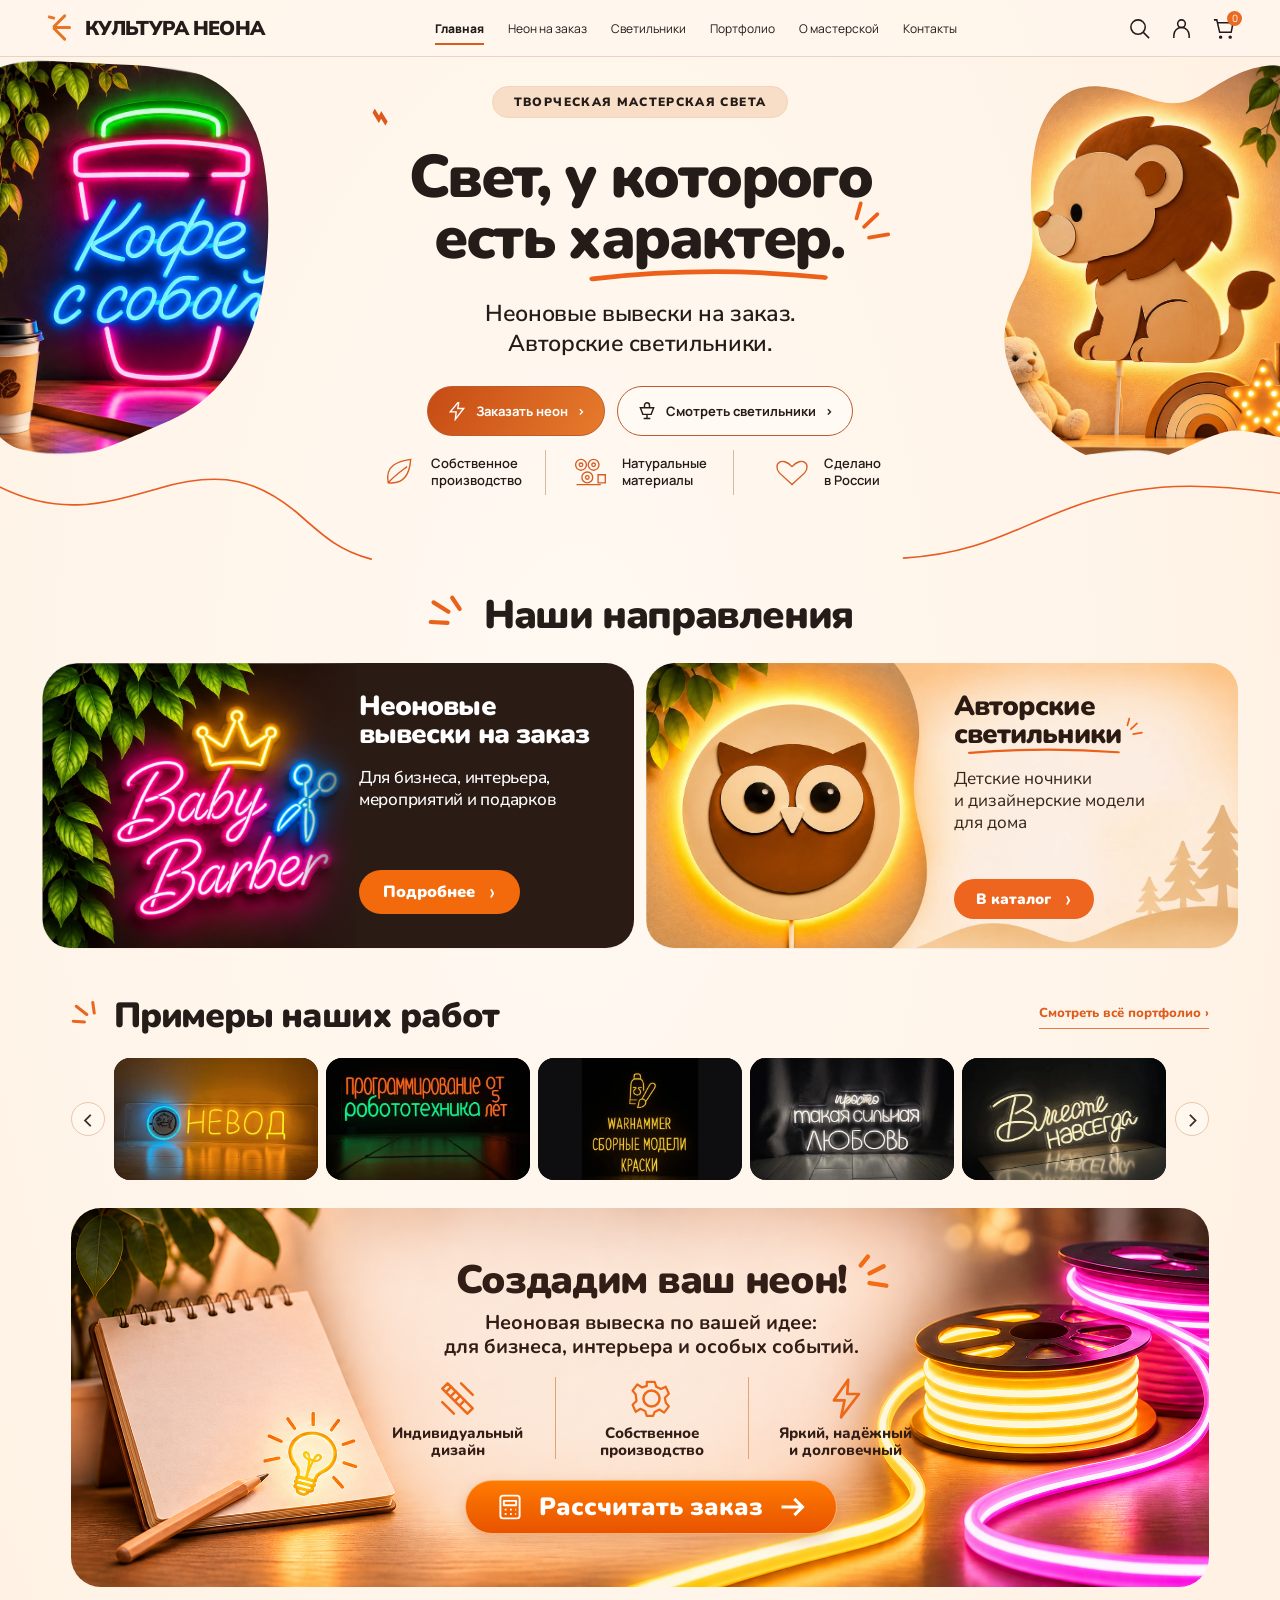
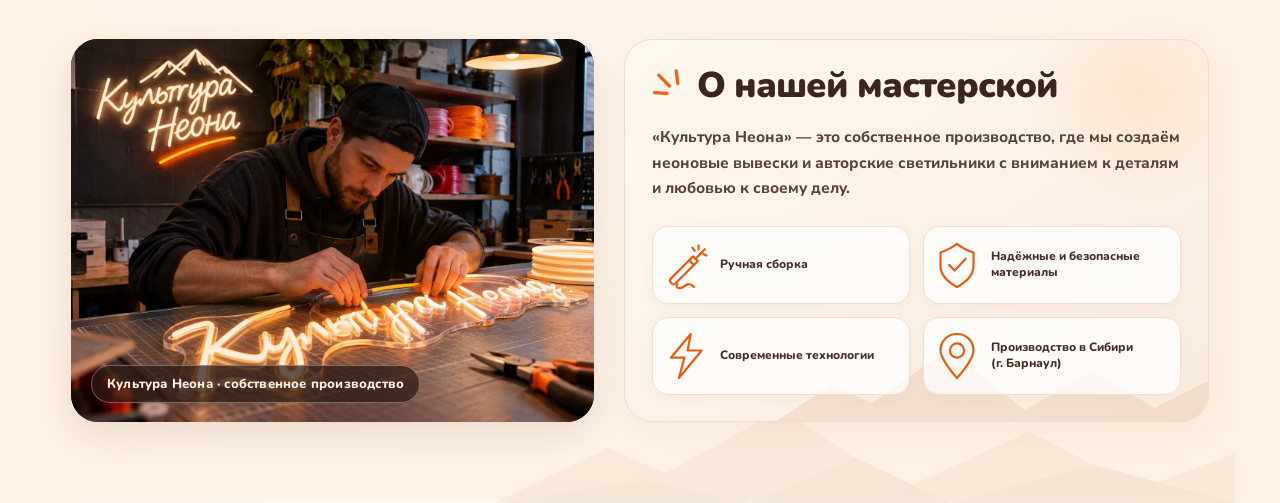
==== commit 8f8b6281: "Simplify hand assembly icon to a single soldering iron" ====
--- a/index.html
+++ b/index.html
@@ -441,17 +441,7 @@
 <clipPath id="coffee-blob" clipPathUnits="objectBoundingBox"><path d="M 0,0.005 C .19,.008 .38,.018 .56,.022 C .76,.024 .89,.08 .956,.205 C 1.01,.315 1.005,.52 .949,.648 C .893,.781 .769,.873 .601,.917 C .42,.97 .284,1.02 .127,.992 C .073,.985 .029,.969 0,.95 Z"/></clipPath>
 <clipPath id="lion-blob" clipPathUnits="objectBoundingBox"><path d="M 1,.02 C .89,.018 .81,.055 .73,.09 C .61,.145 .52,.085 .40,.075 C .26,.055 .16,.115 .135,.245 C .105,.375 .165,.445 .10,.545 C .015,.655 .015,.715 .075,.80 C .16,.92 .32,1 .47,.995 C .64,.99 .76,.90 .88,.915 C .93,.92 .97,.925 1,.93 Z"/></clipPath>
 </defs></svg><header class="site-header"><div class="logo"><span class="logo-mark"><i></i><i></i><i></i></span>КУЛЬТУРА НЕОНА</div><nav id="nav"><a class="active" href="#home">Главная</a><a href="#order" data-toast="Каталог неоновых вывесок добавим следующим блоком">Неон на заказ</a><a href="#lamps" data-toast="Каталог светильников добавим следующим блоком">Светильники</a><a href="#portfolio" data-toast="Портфолио добавим следующим блоком">Портфолио</a><a href="#about">О мастерской</a><a href="#contacts" data-toast="Контакты добавим позже">Контакты</a></nav><div class="header-icons"><button class="icon-btn" aria-label="Поиск" data-toast="Поиск подключим с каталогом"><svg viewBox="0 0 24 24" fill="none" stroke="currentColor"><circle cx="10.5" cy="10.5" r="7.5"/><path d="m16 16 6 6"/></svg></button><button class="icon-btn account" aria-label="Личный кабинет" data-toast="Личный кабинет пока не подключён"><svg viewBox="0 0 24 24" fill="none" stroke="currentColor"><circle cx="12" cy="7" r="4"/><path d="M4 22v-3a8 8 0 0 1 16 0v3"/></svg></button><button class="icon-btn" aria-label="Корзина" data-toast="Корзина появится вместе с каталогом"><svg viewBox="0 0 24 24" fill="none" stroke="currentColor"><path d="M2 3h3l3 13h12l2-10H6"/><circle cx="9" cy="21" r="1"/><circle cx="19" cy="21" r="1"/></svg><span class="cart-count">0</span></button><button class="icon-btn mobile-menu" id="menuButton" aria-label="Открыть меню" aria-expanded="false"><svg viewBox="0 0 24 24" fill="none" stroke="currentColor"><path d="M3 6h18M3 12h18M3 18h18"/></svg></button></div></header><main id="home"><section class="hero" aria-label="Главный экран"><div class="left-photo" role="img" aria-label="Неоновая вывеска Кофе с собой в интерьере"></div><div class="right-photo" role="img" aria-label="Деревянный светильник львёнок в детской комнате"></div><span class="spark one" aria-hidden="true">⌁</span><div class="eyebrow">ТВОРЧЕСКАЯ МАСТЕРСКАЯ СВЕТА</div><h1>Свет, у которого<br>есть <span class="character-accent">характер<svg class="character-underline" viewBox="0 0 260 24" preserveAspectRatio="none" aria-hidden="true"><path d="M5 19 Q132 -1 255 17" fill="none" stroke="currentColor" stroke-width="7" stroke-linecap="round"/></svg></span><span class="character-period"><span class="character-period-text">.</span><svg class="character-rays" viewBox="0 0 54 54" aria-hidden="true"><path d="M9 23 L14 5 M18 33 L34 18 M24 46 L47 42" fill="none" stroke="currentColor" stroke-width="4.5" stroke-linecap="round"/></svg></span></h1><p>Неоновые вывески на заказ.<br>Авторские светильники.</p><div class="hero-actions"><a class="cta primary" href="#order" data-toast="Форму заказа неона добавим следующим этапом"><svg viewBox="0 0 24 24" fill="none" stroke="currentColor" stroke-width="1.7"><path d="m13 2-9 11h7l-1 9 10-13h-7l1-7z"/></svg>Заказать неон <span>›</span></a><a class="cta secondary" href="#lamps" data-toast="Каталог светильников добавим следующим этапом"><svg viewBox="0 0 24 24" fill="none" stroke="currentColor" stroke-width="1.7"><path d="M7 16h10l3-8H4l3 8zM12 16v5M8 21h8M9 8V5a3 3 0 0 1 6 0v3"/></svg>Смотреть светильники <span>›</span></a></div><div class="benefits"><div class="benefit"><svg viewBox="0 0 40 40"><path d="M8 32C4 12 20 8 33 6c-1 14-6 28-25 26ZM8 32c7-8 13-12 21-18"/></svg><span>Собственное<br>производство</span></div><div class="benefit"><svg viewBox="0 0 40 40"><circle cx="10" cy="12" r="6"/><circle cx="10" cy="12" r="2"/><circle cx="24" cy="12" r="6"/><circle cx="24" cy="12" r="2"/><circle cx="17" cy="26" r="6"/><circle cx="17" cy="26" r="2"/><path d="M29 23h8v9h-8zM5 34h27"/></svg><span>Натуральные<br>материалы</span></div><div class="benefit"><svg viewBox="0 0 40 40"><path d="M20 34 6 21C-2 11 9 2 20 14 31 2 42 11 34 21Z"/></svg><span>Сделано<br>в России</span></div></div><div class="ornament left"></div><div class="ornament right"></div><svg class="hero-wave left" viewBox="0 0 340 95" preserveAspectRatio="none" aria-hidden="true"><path d="M -8 12 C 52 49 95 34 145 18 C 205 -2 238 11 272 43 C 296 67 310 82 340 91"/></svg><svg class="hero-wave right" viewBox="0 0 340 95" preserveAspectRatio="none" aria-hidden="true"><path d="M -5 90 C 65 85 95 60 148 38 C 213 10 273 12 345 24"/></svg></section><section class="directions" id="directions" aria-labelledby="directions-title"><h2 id="directions-title"><svg class="directions-sparks" viewBox="0 0 45 45" aria-hidden="true"><path d="M 7 9 L 23 19 M 27 4 L 35 16 M 4 30 L 22 31" fill="none" stroke="#e9621b" stroke-width="4.5" stroke-linecap="round"/></svg><span>Наши направления</span></h2><div class="directions-grid"><article class="direction-card neon"><div class="direction-copy"><h3>Неоновые<br>вывески на заказ</h3><p>Для бизнеса, интерьера,<br>мероприятий и подарков</p><button type="button" class="direction-link" data-direction="neon" aria-haspopup="dialog">Подробнее <span>›</span></button></div></article><article class="direction-card lamps"><div class="direction-copy"><h3>Авторские<br><span class="lamp-accent">светильники<svg class="lamp-underline" viewBox="0 0 260 24" preserveAspectRatio="none" aria-hidden="true"><path d="M5 19 Q132 -1 255 17" fill="none" stroke="currentColor" stroke-width="7" stroke-linecap="round"/></svg><svg class="lamp-title-rays" viewBox="0 0 54 54" aria-hidden="true"><path d="M9 23 L14 5 M18 33 L34 18 M24 46 L47 42" fill="none" stroke="currentColor" stroke-width="4.5" stroke-linecap="round"/></svg></span></h3><p>Детские ночники<br>и дизайнерские модели<br>для дома</p><button type="button" class="direction-link" data-direction="lamps" aria-haspopup="dialog">В каталог <span>›</span></button></div></article></div></section><section class="portfolio" id="portfolio" aria-labelledby="portfolio-title"><div class="portfolio-head"><h2 id="portfolio-title"><svg viewBox="0 0 40 40" aria-hidden="true"><path d="M7 7 L21 18 M29 2 L31 16 M3 27 L18 28" stroke="#e86620" stroke-width="4" stroke-linecap="round" fill="none"/></svg>Примеры наших работ</h2><a class="portfolio-all" href="#portfolio" data-toast="Полное портфолио скоро появится">Смотреть всё портфолио ›</a></div><div class="portfolio-carousel"><button class="portfolio-arrow" type="button" data-portfolio-move="-1" aria-label="Предыдущие работы">‹</button><div class="portfolio-track" id="portfolio-track" aria-label="Галерея примеров неоновых вывесок"><div class="portfolio-card" aria-label="Неоновая вывеска НЕВОД с голубым знаком и жёлтой надписью"><img src="portfolio-01.webp" alt="Неоновая вывеска НЕВОД с голубым знаком и жёлтой надписью" loading="lazy" decoding="async"></div><div class="portfolio-card" aria-label="Вывеска программирование от робототехника 5 лет"><img src="portfolio-02.webp" alt="Вывеска программирование от робототехника 5 лет" loading="lazy" decoding="async"></div><div class="portfolio-card" aria-label="Неоновая вывеска WARHAMMER — сборные модели, краски"><img src="portfolio-03.webp" alt="Неоновая вывеска WARHAMMER — сборные модели, краски" loading="lazy" decoding="async"></div><div class="portfolio-card" aria-label="Белая неоновая вывеска такая сильная любовь"><img src="portfolio-04.webp" alt="Белая неоновая вывеска такая сильная любовь" loading="lazy" decoding="async"></div><div class="portfolio-card" aria-label="Тёплая неоновая надпись Вместе навсегда"><img src="portfolio-05.webp" alt="Тёплая неоновая надпись Вместе навсегда" loading="lazy" decoding="async"></div><div class="portfolio-card" aria-label="Красная неоновая вывеска в форме силуэта"><img src="portfolio-06.webp" alt="Красная неоновая вывеска в форме силуэта" loading="lazy" decoding="async"></div><div class="portfolio-card" aria-label="Новогодняя разноцветная неоновая ёлочка"><img src="portfolio-07.webp" alt="Новогодняя разноцветная неоновая ёлочка" loading="lazy" decoding="async"></div><div class="portfolio-card" aria-label="Красная неоновая вывеска Вкусный чай"><img src="portfolio-08.webp" alt="Красная неоновая вывеска Вкусный чай" loading="lazy" decoding="async"></div></div><button class="portfolio-arrow" type="button" data-portfolio-move="1" aria-label="Следующие работы">›</button></div></section><section class="neon-cta" id="custom-neon" aria-labelledby="neon-cta-title"><div class="neon-cta-panel neon-html-panel"><div class="neon-html-content"><h2 id="neon-cta-title">Создадим ваш неон!<svg class="neon-title-rays" viewBox="0 0 50 42" aria-hidden="true"><path d="M10 13L18 3M20 22L36 14M20 33L39 36" fill="none" stroke="currentColor" stroke-width="5" stroke-linecap="round"/></svg></h2><p class="neon-html-description">Неоновая вывеска по вашей идее:<br>для бизнеса, интерьера и особых событий.</p><div class="neon-html-benefits"><div class="neon-html-benefit"><svg viewBox="0 0 48 48" aria-hidden="true" fill="none" stroke="currentColor" stroke-width="2.8" stroke-linejoin="round" stroke-linecap="round"><path d="M7 13L13 7L41 35L35 41Z M28 7L41 20 M7 28L20 41 M13 7L7 13 M28 7L41 20 M7 28L20 41"/><path d="M17 11L12 16M22 16L17 21M27 21L22 26M32 26L27 31"/></svg><span>Индивидуальный<br>дизайн</span></div><div class="neon-html-benefit"><svg viewBox="0 0 48 48" aria-hidden="true" fill="none" stroke="currentColor" stroke-width="2.8" stroke-linecap="round" stroke-linejoin="round"><path d="M19 4H29L31 10L37 13L43 10L47 19L42 24L43 30L47 35L41 43L35 39L29 42L27 47H19L17 41L11 38L5 42L1 33L6 28L5 20L1 15L7 7L13 11L19 9Z" transform="translate(2 2) scale(.88)"/><circle cx="24" cy="24" r="9"/></svg><span>Собственное<br>производство</span></div><div class="neon-html-benefit"><svg viewBox="0 0 48 48" aria-hidden="true" fill="none" stroke="currentColor" stroke-width="3" stroke-linecap="round" stroke-linejoin="round"><path d="M27 3L11 26H23L19 45L39 19H26Z"/></svg><span>Яркий, надёжный<br>и долговечный</span></div></div><button type="button" class="neon-html-button" id="neon-request-open"><svg viewBox="0 0 32 32" fill="none" stroke="currentColor" stroke-width="2.2" stroke-linejoin="round" aria-hidden="true"><rect x="5" y="3" width="22" height="26" rx="3"/><path d="M9 9H23V14H9Z M10 19H12M16 19H18M22 19H23M10 24H12M16 24H18M22 24H23"/></svg><span>Рассчитать заказ</span><svg viewBox="0 0 24 24" fill="none" stroke="currentColor" stroke-width="2.6" aria-hidden="true"><path d="M3 12H21M14 5L21 12L14 19"/></svg></button></div></div></section><section class="workshop" id="about" aria-labelledby="workshop-title"><div class="workshop-inner"><div class="workshop-visual" role="img" aria-label="Неоновая вывеска ручной работы в мастерской"><span class="workshop-visual-label">Культура Неона · собственное производство</span></div><div class="workshop-copy"><h2 id="workshop-title"><svg class="workshop-rays" viewBox="0 0 42 42" aria-hidden="true"><path d="M8 8L21 21M29 3L31 18M3 29L18 30" fill="none" stroke="#e86620" stroke-width="4" stroke-linecap="round"/></svg>О нашей мастерской</h2><p>«Культура Неона» — это собственное производство, где мы создаём неоновые вывески и авторские светильники с вниманием к деталям и любовью к своему делу.</p><div class="workshop-advantages">
-<div class="workshop-advantage"><svg viewBox="0 0 56 64" fill="none" stroke="currentColor" stroke-width="2.6" stroke-linecap="round" stroke-linejoin="round" aria-hidden="true">
-<!-- soldering iron from upper left to lower right -->
-<path d="M7 7L13 13L18 9L22 13L18 18L42 42"/>
-<path d="M39 39L47 47Q50 50 47 53Q44 56 41 53L33 45Z"/>
-<path d="M7 7L3 3M44 46L48 50"/>
-<!-- screwdriver from upper right to lower left -->
-<path d="M45 7L49 11L37 23L33 19Z"/>
-<path d="M35 21L16 40"/>
-<path d="M16 40L9 47Q5 51 9 55Q13 59 17 55L24 48Z"/>
-<path d="M12 51L14 53"/>
-</svg><span>Ручная сборка</span></div>
+<div class="workshop-advantage"><svg viewBox="0 0 56 64" fill="none" stroke="currentColor" stroke-width="2.8" stroke-linecap="round" stroke-linejoin="round" aria-hidden="true"><path d="M9 49L32 26L38 32L15 55Q12 58 9 55Q6 52 9 49Z"/><path d="M32 26L37 21L43 27L38 32Z"/><path d="M40 24L49 15L52 12"/><path d="M17 56C13 62 21 63 26 59C31 55 35 56 38 60"/><path d="M44 7L44 12M36 10L39 14M50 18L54 20"/></svg><span>Ручная сборка</span></div>
 <div class="workshop-advantage"><svg viewBox="0 0 56 64" fill="none" stroke="currentColor" stroke-width="2.8" stroke-linecap="round" stroke-linejoin="round" aria-hidden="true"><path d="M28 5C21 11 13 14 7 16V33C7 45 15 53 28 60C41 53 49 45 49 33V16C40 13 34 10 28 5Z"/><path d="M18 32L25 39L39 24"/></svg><span>Надёжные и безопасные<br>материалы</span></div>
 <div class="workshop-advantage"><svg viewBox="0 0 56 64" fill="none" stroke="currentColor" stroke-width="2.8" stroke-linecap="round" stroke-linejoin="round" aria-hidden="true"><path d="M34 4L9 34H26L19 60L48 25H30L34 4Z"/></svg><span>Современные технологии</span></div>
 <div class="workshop-advantage"><svg viewBox="0 0 56 64" fill="none" stroke="currentColor" stroke-width="2.8" stroke-linecap="round" stroke-linejoin="round" aria-hidden="true"><path d="M28 60C28 60 7 37 7 25C7 13 16 4 28 4S49 13 49 25C49 37 28 60 28 60Z"/><circle cx="28" cy="25" r="9"/></svg><span>Производство в Сибири<br>(г. Барнаул)</span></div></div></div></div><svg class="workshop-mountains" viewBox="0 0 700 120" preserveAspectRatio="none" aria-hidden="true"><path d="M0 118L105 60L160 87L270 18L385 105L505 42L610 105L700 66V120Z" fill="#e6c8ac"/><path d="M0 120L140 95L240 120L340 70L430 120L565 78L700 120Z" fill="#d3b49b"/></svg></section><script>(function(){const img=new Image();img.onload=()=>document.querySelector('.workshop-visual')?.classList.add('workshop-photo-ready');img.src='workshop-photo.webp'})();</script><dialog id="neon-request-dialog" class="neon-request-dialog" aria-labelledby="neon-request-title"><h3 id="neon-request-title">Рассчитать неоновую вывеску</h3><p>Опиши свою идею и примерный размер. Подготовим текст заявки, который можно скопировать и отправить мастерской.</p><label for="neon-request-idea">Что хочешь изготовить?</label><textarea id="neon-request-idea" placeholder="Надпись, логотип, форма, цвет..."></textarea><label for="neon-request-size">Примерные размеры</label><input id="neon-request-size" placeholder="Например, 55 × 40 см"><div class="neon-request-actions"><button type="button" class="neon-request-copy" id="neon-request-copy">Скопировать заявку</button><button type="button" class="neon-request-close" id="neon-request-close">Закрыть</button></div><p id="neon-request-status" role="status"></p></dialog><dialog class="direction-dialog" id="direction-dialog" aria-labelledby="direction-dialog-title"><div class="direction-dialog-inner"><button type="button" class="direction-dialog-close" aria-label="Закрыть">×</button><h3 id="direction-dialog-title"></h3><img id="direction-dialog-image" alt=""><p id="direction-dialog-description"></p></div></dialog></main><div id="notice" class="notice" role="status"></div><script>const notice=document.getElementById('notice');let timeout;document.querySelectorAll('[data-toast]').forEach(el=>el.addEventListener('click',e=>{e.preventDefault();notice.textContent=el.dataset.toast;notice.classList.add('show');clearTimeout(timeout);timeout=setTimeout(()=>notice.classList.remove('show'),3300)}));document.getElementById('menuButton').addEventListener('click',()=>{let nav=document.getElementById('nav');let open=nav.classList.toggle('open');document.getElementById('menuButton').setAttribute('aria-expanded',open)})
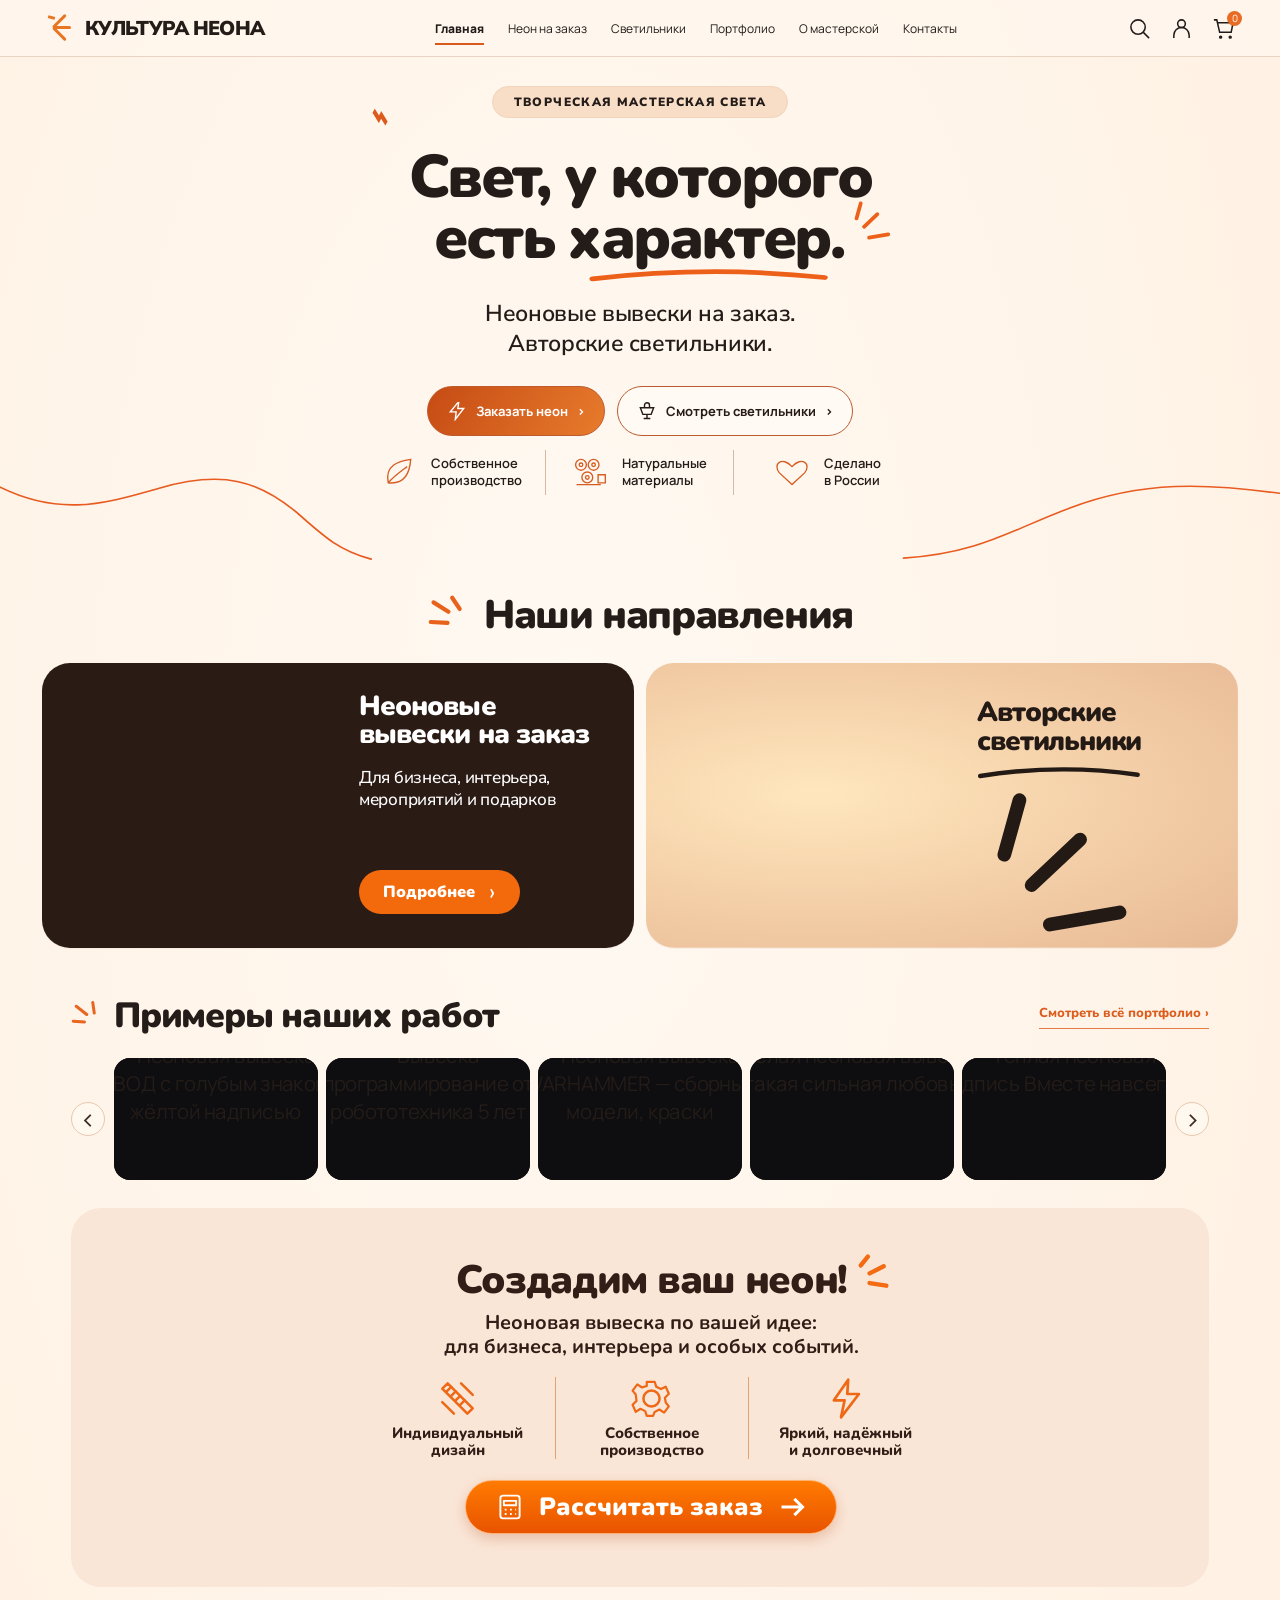
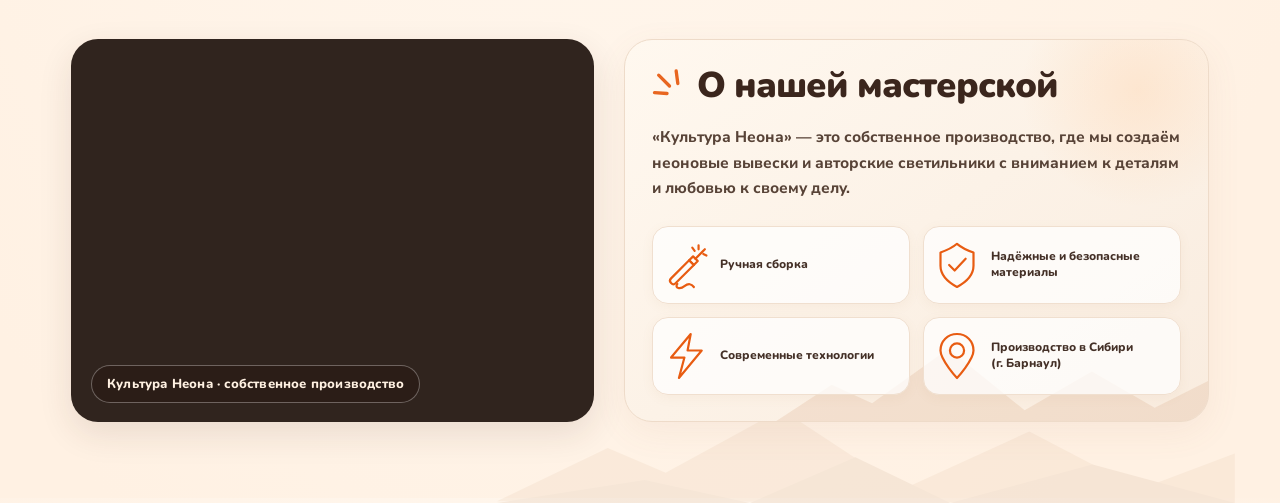
==== commit 4724467d: "Improve mobile homepage centering and prevent horizontal overflow" ====
--- a/index.html
+++ b/index.html
@@ -437,10 +437,42 @@
 @media(max-width:900px){.workshop-inner{gap:18px;grid-template-columns:minmax(0,44%) minmax(0,1fr)}.workshop-copy{padding:24px 19px}.workshop-advantage{font-size:11px;padding:9px 8px}.workshop-advantage svg{width:36px;height:44px}}
 @media(max-width:760px){.workshop{padding:12px 16px 54px}.workshop-inner{grid-template-columns:1fr;gap:22px}.workshop-visual{height:285px;min-height:0}.workshop-copy{padding:25px 19px 31px}.workshop-copy h2{font-size:29px}.workshop-copy p{font-size:14px}.workshop-advantages{gap:10px}.workshop-advantage{font-size:12px}.workshop-mountains{width:100%}}
 @media(max-width:390px){.workshop-advantages{grid-template-columns:1fr}.workshop-advantage{min-height:55px}}
+
+/* Mobile layout refinement 2026-11-20: centered, readable, no horizontal overflow */
+@media(max-width:760px){
+ html,body{max-width:100%;overflow-x:clip}
+ .site-header{width:100%;gap:10px}
+ .hero{width:100%;padding-inline:16px;text-align:center}
+ .hero h1{max-width:100%;font-size:clamp(34px,9vw,55px);line-height:1.08;overflow-wrap:normal}
+ .hero p{max-width:100%;margin-inline:0}
+ .hero-actions{width:100%;max-width:440px;gap:10px}
+ .hero-actions .cta{flex:1 1 175px;min-width:0;white-space:normal;text-align:center}
+ .directions,.portfolio,.neon-cta,.workshop{width:100%;max-width:100%;margin-inline:auto}
+ .directions{padding-inline:16px}
+ .directions-grid{width:100%;grid-template-columns:minmax(0,1fr)}
+ .directions .direction-card{width:100%;min-height:235px}
+ .directions h2{text-align:center;justify-content:center}
+ .portfolio-head{flex-wrap:wrap;gap:12px}
+ .portfolio-carousel{min-width:0;max-width:100%}
+ .neon-html-panel,.neon-html-content,.workshop-inner{max-width:100%;min-width:0}
+ .workshop-inner{grid-template-columns:minmax(0,1fr)}
+}
+@media(max-width:420px){
+ .hero{padding-inline:14px}
+ .hero h1{font-size:clamp(32px,9.1vw,39px);letter-spacing:-1.7px}
+ .eyebrow{white-space:normal;max-width:100%;text-align:center}
+ .directions{padding-inline:12px}
+ .directions .direction-card{min-height:225px}
+ .directions .direction-copy{width:47%;right:3%}
+ .directions .direction-card.lamps .direction-copy{width:45%;right:3%}
+ .directions .direction-copy h3{font-size:clamp(19px,5.1vw,22px)!important}
+ .directions .direction-copy p{font-size:12px}
+ .directions .direction-copy .direction-link{font-size:12px;padding:9px 12px;gap:7px}
+}
 </style></head><body><svg xmlns="http://www.w3.org/2000/svg" width="0" height="0" style="position:absolute;overflow:hidden" aria-hidden="true"><defs>
 <clipPath id="coffee-blob" clipPathUnits="objectBoundingBox"><path d="M 0,0.005 C .19,.008 .38,.018 .56,.022 C .76,.024 .89,.08 .956,.205 C 1.01,.315 1.005,.52 .949,.648 C .893,.781 .769,.873 .601,.917 C .42,.97 .284,1.02 .127,.992 C .073,.985 .029,.969 0,.95 Z"/></clipPath>
 <clipPath id="lion-blob" clipPathUnits="objectBoundingBox"><path d="M 1,.02 C .89,.018 .81,.055 .73,.09 C .61,.145 .52,.085 .40,.075 C .26,.055 .16,.115 .135,.245 C .105,.375 .165,.445 .10,.545 C .015,.655 .015,.715 .075,.80 C .16,.92 .32,1 .47,.995 C .64,.99 .76,.90 .88,.915 C .93,.92 .97,.925 1,.93 Z"/></clipPath>
-</defs></svg><header class="site-header"><div class="logo"><span class="logo-mark"><i></i><i></i><i></i></span>КУЛЬТУРА НЕОНА</div><nav id="nav"><a class="active" href="#home">Главная</a><a href="#order" data-toast="Каталог неоновых вывесок добавим следующим блоком">Неон на заказ</a><a href="#lamps" data-toast="Каталог светильников добавим следующим блоком">Светильники</a><a href="#portfolio" data-toast="Портфолио добавим следующим блоком">Портфолио</a><a href="#about">О мастерской</a><a href="#contacts" data-toast="Контакты добавим позже">Контакты</a></nav><div class="header-icons"><button class="icon-btn" aria-label="Поиск" data-toast="Поиск подключим с каталогом"><svg viewBox="0 0 24 24" fill="none" stroke="currentColor"><circle cx="10.5" cy="10.5" r="7.5"/><path d="m16 16 6 6"/></svg></button><button class="icon-btn account" aria-label="Личный кабинет" data-toast="Личный кабинет пока не подключён"><svg viewBox="0 0 24 24" fill="none" stroke="currentColor"><circle cx="12" cy="7" r="4"/><path d="M4 22v-3a8 8 0 0 1 16 0v3"/></svg></button><button class="icon-btn" aria-label="Корзина" data-toast="Корзина появится вместе с каталогом"><svg viewBox="0 0 24 24" fill="none" stroke="currentColor"><path d="M2 3h3l3 13h12l2-10H6"/><circle cx="9" cy="21" r="1"/><circle cx="19" cy="21" r="1"/></svg><span class="cart-count">0</span></button><button class="icon-btn mobile-menu" id="menuButton" aria-label="Открыть меню" aria-expanded="false"><svg viewBox="0 0 24 24" fill="none" stroke="currentColor"><path d="M3 6h18M3 12h18M3 18h18"/></svg></button></div></header><main id="home"><section class="hero" aria-label="Главный экран"><div class="left-photo" role="img" aria-label="Неоновая вывеска Кофе с собой в интерьере"></div><div class="right-photo" role="img" aria-label="Деревянный светильник львёнок в детской комнате"></div><span class="spark one" aria-hidden="true">⌁</span><div class="eyebrow">ТВОРЧЕСКАЯ МАСТЕРСКАЯ СВЕТА</div><h1>Свет, у которого<br>есть <span class="character-accent">характер<svg class="character-underline" viewBox="0 0 260 24" preserveAspectRatio="none" aria-hidden="true"><path d="M5 19 Q132 -1 255 17" fill="none" stroke="currentColor" stroke-width="7" stroke-linecap="round"/></svg></span><span class="character-period"><span class="character-period-text">.</span><svg class="character-rays" viewBox="0 0 54 54" aria-hidden="true"><path d="M9 23 L14 5 M18 33 L34 18 M24 46 L47 42" fill="none" stroke="currentColor" stroke-width="4.5" stroke-linecap="round"/></svg></span></h1><p>Неоновые вывески на заказ.<br>Авторские светильники.</p><div class="hero-actions"><a class="cta primary" href="#order" data-toast="Форму заказа неона добавим следующим этапом"><svg viewBox="0 0 24 24" fill="none" stroke="currentColor" stroke-width="1.7"><path d="m13 2-9 11h7l-1 9 10-13h-7l1-7z"/></svg>Заказать неон <span>›</span></a><a class="cta secondary" href="#lamps" data-toast="Каталог светильников добавим следующим этапом"><svg viewBox="0 0 24 24" fill="none" stroke="currentColor" stroke-width="1.7"><path d="M7 16h10l3-8H4l3 8zM12 16v5M8 21h8M9 8V5a3 3 0 0 1 6 0v3"/></svg>Смотреть светильники <span>›</span></a></div><div class="benefits"><div class="benefit"><svg viewBox="0 0 40 40"><path d="M8 32C4 12 20 8 33 6c-1 14-6 28-25 26ZM8 32c7-8 13-12 21-18"/></svg><span>Собственное<br>производство</span></div><div class="benefit"><svg viewBox="0 0 40 40"><circle cx="10" cy="12" r="6"/><circle cx="10" cy="12" r="2"/><circle cx="24" cy="12" r="6"/><circle cx="24" cy="12" r="2"/><circle cx="17" cy="26" r="6"/><circle cx="17" cy="26" r="2"/><path d="M29 23h8v9h-8zM5 34h27"/></svg><span>Натуральные<br>материалы</span></div><div class="benefit"><svg viewBox="0 0 40 40"><path d="M20 34 6 21C-2 11 9 2 20 14 31 2 42 11 34 21Z"/></svg><span>Сделано<br>в России</span></div></div><div class="ornament left"></div><div class="ornament right"></div><svg class="hero-wave left" viewBox="0 0 340 95" preserveAspectRatio="none" aria-hidden="true"><path d="M -8 12 C 52 49 95 34 145 18 C 205 -2 238 11 272 43 C 296 67 310 82 340 91"/></svg><svg class="hero-wave right" viewBox="0 0 340 95" preserveAspectRatio="none" aria-hidden="true"><path d="M -5 90 C 65 85 95 60 148 38 C 213 10 273 12 345 24"/></svg></section><section class="directions" id="directions" aria-labelledby="directions-title"><h2 id="directions-title"><svg class="directions-sparks" viewBox="0 0 45 45" aria-hidden="true"><path d="M 7 9 L 23 19 M 27 4 L 35 16 M 4 30 L 22 31" fill="none" stroke="#e9621b" stroke-width="4.5" stroke-linecap="round"/></svg><span>Наши направления</span></h2><div class="directions-grid"><article class="direction-card neon"><div class="direction-copy"><h3>Неоновые<br>вывески на заказ</h3><p>Для бизнеса, интерьера,<br>мероприятий и подарков</p><button type="button" class="direction-link" data-direction="neon" aria-haspopup="dialog">Подробнее <span>›</span></button></div></article><article class="direction-card lamps"><div class="direction-copy"><h3>Авторские<br><span class="lamp-accent">светильники<svg class="lamp-underline" viewBox="0 0 260 24" preserveAspectRatio="none" aria-hidden="true"><path d="M5 19 Q132 -1 255 17" fill="none" stroke="currentColor" stroke-width="7" stroke-linecap="round"/></svg><svg class="lamp-title-rays" viewBox="0 0 54 54" aria-hidden="true"><path d="M9 23 L14 5 M18 33 L34 18 M24 46 L47 42" fill="none" stroke="currentColor" stroke-width="4.5" stroke-linecap="round"/></svg></span></h3><p>Детские ночники<br>и дизайнерские модели<br>для дома</p><button type="button" class="direction-link" data-direction="lamps" aria-haspopup="dialog">В каталог <span>›</span></button></div></article></div></section><section class="portfolio" id="portfolio" aria-labelledby="portfolio-title"><div class="portfolio-head"><h2 id="portfolio-title"><svg viewBox="0 0 40 40" aria-hidden="true"><path d="M7 7 L21 18 M29 2 L31 16 M3 27 L18 28" stroke="#e86620" stroke-width="4" stroke-linecap="round" fill="none"/></svg>Примеры наших работ</h2><a class="portfolio-all" href="#portfolio" data-toast="Полное портфолио скоро появится">Смотреть всё портфолио ›</a></div><div class="portfolio-carousel"><button class="portfolio-arrow" type="button" data-portfolio-move="-1" aria-label="Предыдущие работы">‹</button><div class="portfolio-track" id="portfolio-track" aria-label="Галерея примеров неоновых вывесок"><div class="portfolio-card" aria-label="Неоновая вывеска НЕВОД с голубым знаком и жёлтой надписью"><img src="portfolio-01.webp" alt="Неоновая вывеска НЕВОД с голубым знаком и жёлтой надписью" loading="lazy" decoding="async"></div><div class="portfolio-card" aria-label="Вывеска программирование от робототехника 5 лет"><img src="portfolio-02.webp" alt="Вывеска программирование от робототехника 5 лет" loading="lazy" decoding="async"></div><div class="portfolio-card" aria-label="Неоновая вывеска WARHAMMER — сборные модели, краски"><img src="portfolio-03.webp" alt="Неоновая вывеска WARHAMMER — сборные модели, краски" loading="lazy" decoding="async"></div><div class="portfolio-card" aria-label="Белая неоновая вывеска такая сильная любовь"><img src="portfolio-04.webp" alt="Белая неоновая вывеска такая сильная любовь" loading="lazy" decoding="async"></div><div class="portfolio-card" aria-label="Тёплая неоновая надпись Вместе навсегда"><img src="portfolio-05.webp" alt="Тёплая неоновая надпись Вместе навсегда" loading="lazy" decoding="async"></div><div class="portfolio-card" aria-label="Красная неоновая вывеска в форме силуэта"><img src="portfolio-06.webp" alt="Красная неоновая вывеска в форме силуэта" loading="lazy" decoding="async"></div><div class="portfolio-card" aria-label="Новогодняя разноцветная неоновая ёлочка"><img src="portfolio-07.webp" alt="Новогодняя разноцветная неоновая ёлочка" loading="lazy" decoding="async"></div><div class="portfolio-card" aria-label="Красная неоновая вывеска Вкусный чай"><img src="portfolio-08.webp" alt="Красная неоновая вывеска Вкусный чай" loading="lazy" decoding="async"></div></div><button class="portfolio-arrow" type="button" data-portfolio-move="1" aria-label="Следующие работы">›</button></div></section><section class="neon-cta" id="custom-neon" aria-labelledby="neon-cta-title"><div class="neon-cta-panel neon-html-panel"><div class="neon-html-content"><h2 id="neon-cta-title">Создадим ваш неон!<svg class="neon-title-rays" viewBox="0 0 50 42" aria-hidden="true"><path d="M10 13L18 3M20 22L36 14M20 33L39 36" fill="none" stroke="currentColor" stroke-width="5" stroke-linecap="round"/></svg></h2><p class="neon-html-description">Неоновая вывеска по вашей идее:<br>для бизнеса, интерьера и особых событий.</p><div class="neon-html-benefits"><div class="neon-html-benefit"><svg viewBox="0 0 48 48" aria-hidden="true" fill="none" stroke="currentColor" stroke-width="2.8" stroke-linejoin="round" stroke-linecap="round"><path d="M7 13L13 7L41 35L35 41Z M28 7L41 20 M7 28L20 41 M13 7L7 13 M28 7L41 20 M7 28L20 41"/><path d="M17 11L12 16M22 16L17 21M27 21L22 26M32 26L27 31"/></svg><span>Индивидуальный<br>дизайн</span></div><div class="neon-html-benefit"><svg viewBox="0 0 48 48" aria-hidden="true" fill="none" stroke="currentColor" stroke-width="2.8" stroke-linecap="round" stroke-linejoin="round"><path d="M19 4H29L31 10L37 13L43 10L47 19L42 24L43 30L47 35L41 43L35 39L29 42L27 47H19L17 41L11 38L5 42L1 33L6 28L5 20L1 15L7 7L13 11L19 9Z" transform="translate(2 2) scale(.88)"/><circle cx="24" cy="24" r="9"/></svg><span>Собственное<br>производство</span></div><div class="neon-html-benefit"><svg viewBox="0 0 48 48" aria-hidden="true" fill="none" stroke="currentColor" stroke-width="3" stroke-linecap="round" stroke-linejoin="round"><path d="M27 3L11 26H23L19 45L39 19H26Z"/></svg><span>Яркий, надёжный<br>и долговечный</span></div></div><button type="button" class="neon-html-button" id="neon-request-open"><svg viewBox="0 0 32 32" fill="none" stroke="currentColor" stroke-width="2.2" stroke-linejoin="round" aria-hidden="true"><rect x="5" y="3" width="22" height="26" rx="3"/><path d="M9 9H23V14H9Z M10 19H12M16 19H18M22 19H23M10 24H12M16 24H18M22 24H23"/></svg><span>Рассчитать заказ</span><svg viewBox="0 0 24 24" fill="none" stroke="currentColor" stroke-width="2.6" aria-hidden="true"><path d="M3 12H21M14 5L21 12L14 19"/></svg></button></div></div></section><section class="workshop" id="about" aria-labelledby="workshop-title"><div class="workshop-inner"><div class="workshop-visual" role="img" aria-label="Неоновая вывеска ручной работы в мастерской"><span class="workshop-visual-label">Культура Неона · собственное производство</span></div><div class="workshop-copy"><h2 id="workshop-title"><svg class="workshop-rays" viewBox="0 0 42 42" aria-hidden="true"><path d="M8 8L21 21M29 3L31 18M3 29L18 30" fill="none" stroke="#e86620" stroke-width="4" stroke-linecap="round"/></svg>О нашей мастерской</h2><p>«Культура Неона» — это собственное производство, где мы создаём неоновые вывески и авторские светильники с вниманием к деталям и любовью к своему делу.</p><div class="workshop-advantages">
+</defs></svg><header class="site-header"><div class="logo"><span class="logo-mark"><i></i><i></i><i></i></span>КУЛЬТУРА НЕОНА</div><nav id="nav"><a class="active" href="#home">Главная</a><a href="#order" data-toast="Каталог неоновых вывесок добавим следующим блоком">Неон на заказ</a><a href="#lamps" data-toast="Каталог светильников добавим следующим блоком">Светильники</a><a href="#portfolio" data-toast="Портфолио добавим следующим блоком">Портфолио</a><a href="#about">О мастерской</a><a href="#contacts" data-toast="Контакты добавим позже">Контакты</a></nav><div class="header-icons"><button class="icon-btn" aria-label="Поиск" data-toast="Поиск подключим с каталогом"><svg viewBox="0 0 24 24" fill="none" stroke="currentColor"><circle cx="10.5" cy="10.5" r="7.5"/><path d="m16 16 6 6"/></svg></button><button class="icon-btn account" aria-label="Личный кабинет" data-toast="Личный кабинет пока не подключён"><svg viewBox="0 0 24 24" fill="none" stroke="currentColor"><circle cx="12" cy="7" r="4"/><path d="M4 22v-3a8 8 0 0 1 16 0v3"/></svg></button><button class="icon-btn" aria-label="Корзина" data-toast="Корзина появится вместе с каталогом"><svg viewBox="0 0 24 24" fill="none" stroke="currentColor"><path d="M2 3h3l3 13h12l2-10H6"/><circle cx="9" cy="21" r="1"/><circle cx="19" cy="21" r="1"/></svg><span class="cart-count">0</span></button><button class="icon-btn mobile-menu" id="menuButton" aria-label="Открыть меню" aria-expanded="false"><svg viewBox="0 0 24 24" fill="none" stroke="currentColor"><path d="M3 6h18M3 12h18M3 18h18"/></svg></button></div></header><main id="home"><section class="hero" aria-label="Главный экран"><div class="left-photo" role="img" aria-label="Неоновая вывеска Кофе с собой в интерьере"></div><div class="right-photo" role="img" aria-label="Деревянный светильник львёнок в детской комнате"></div><span class="spark one" aria-hidden="true">⌁</span><div class="eyebrow">ТВОРЧЕСКАЯ МАСТЕРСКАЯ СВЕТА</div><h1>Свет, у которого<br>есть <span class="character-accent">характер<svg class="character-underline" viewBox="0 0 260 24" preserveAspectRatio="none" aria-hidden="true"><path d="M5 19 Q132 -1 255 17" fill="none" stroke="currentColor" stroke-width="7" stroke-linecap="round"/></svg></span><span class="character-period"><span class="character-period-text">.</span><svg class="character-rays" viewBox="0 0 54 54" aria-hidden="true"><path d="M9 23 L14 5 M18 33 L34 18 M24 46 L47 42" fill="none" stroke="currentColor" stroke-width="4.5" stroke-linecap="round"/></svg></span></h1><p>Неоновые вывески на заказ.<br>Авторские светильники.</p><div class="hero-actions"><a class="cta primary" href="#order" data-toast="Форму заказа неона добавим следующим этапом"><svg viewBox="0 0 24 24" fill="none" stroke="currentColor" stroke-width="1.7"><path d="m13 2-9 11h7l-1 9 10-13h-7l1-7z"/></svg>Заказать неон <span>›</span></a><a class="cta secondary" href="#lamps" data-toast="Каталог светильников добавим следующим этапом"><svg viewBox="0 0 24 24" fill="none" stroke="currentColor" stroke-width="1.7"><path d="M7 16h10l3-8H4l3 8zM12 16v5M8 21h8M9 8V5a3 3 0 0 1 6 0v3"/></svg>Смотреть светильники <span>›</span></a></div><div class="benefits"><div class="benefit"><svg viewBox="0 0 40 40"><path d="M8 32C4 12 20 8 33 6c-1 14-6 28-25 26ZM8 32c7-8 13-12 21-18"/></svg><span>Собственное<br>производство</span></div><div class="benefit"><svg viewBox="0 0 40 40"><circle cx="10" cy="12" r="6"/><circle cx="10" cy="12" r="2"/><circle cx="24" cy="12" r="6"/><circle cx="24" cy="12" r="2"/><circle cx="17" cy="26" r="6"/><circle cx="17" cy="26" r="2"/><path d="M29 23h8v9h-8zM5 34h27"/></svg><span>Натуральные<br>материалы</span></div><div class="benefit"><svg viewBox="0 0 40 40"><path d="M20 34 6 21C-2 11 9 2 20 14 31 2 42 11 34 21Z"/></svg><span>Сделано<br>в России</span></div></div><div class="ornament left"></div><div class="ornament right"></div><svg class="hero-wave left" viewBox="0 0 340 95" preserveAspectRatio="none" aria-hidden="true"><path d="M -8 12 C 52 49 95 34 145 18 C 205 -2 238 11 272 43 C 296 67 310 82 340 91"/></svg><svg class="hero-wave right" viewBox="0 0 340 95" preserveAspectRatio="none" aria-hidden="true"><path d="M -5 90 C 65 85 95 60 148 38 C 213 10 273 12 345 24"/></svg></section><section class="directions" id="directions" aria-labelledby="directions-title"><h2 id="directions-title"><svg class="directions-sparks" viewBox="0 0 45 45" aria-hidden="true"><path d="M 7 9 L 23 19 M 27 4 L 35 16 M 4 30 L 22 31" fill="none" stroke="#e9621b" stroke-width="4.5" stroke-linecap="round"/></svg><span>Наши направления</span></h2><div class="directions-grid"><article class="direction-card neon"><div class="direction-copy"><h3>Неоновые<br>вывески на заказ</h3><p>Для бизнеса, интерьера,<br>мероприятий и подарков</p><button type="button" class="direction-link" data-direction="neon" aria-haspopup="dialog">Подробнее <span>›</span></button></div></article><article class="direction-card lamps"><div class="direction-copy"><h3>Авторские<br><span class="lamp-accent">светильники<svg class="lamp-underline" viewBox="0 0 260 24" preserveAspectRatio="none" aria-hidden="true"><path d="M5 19 Q132 -1 255 17" fill="none" stroke="currentColor" stroke-width="7" stroke-linecap="round"/></svg><svg class="lamp-title-rays" viewBox="0 0 54 54" aria-hidden="true"><path d="M9 23 L14 5 M18 33 L34 18 M24 46 L47 42" fill="none" stroke="currentColor" stroke-width="4.5" stroke-linecap="round"/></svg></span></h3><p>Детские ночники<br>и дизайнерские модели<br>для дома</p><a class="direction-link" href="lamps.html">В каталог <span>›</span></a></div></article></div></section><section class="portfolio" id="portfolio" aria-labelledby="portfolio-title"><div class="portfolio-head"><h2 id="portfolio-title"><svg viewBox="0 0 40 40" aria-hidden="true"><path d="M7 7 L21 18 M29 2 L31 16 M3 27 L18 28" stroke="#e86620" stroke-width="4" stroke-linecap="round" fill="none"/></svg>Примеры наших работ</h2><a class="portfolio-all" href="#portfolio" data-toast="Полное портфолио скоро появится">Смотреть всё портфолио ›</a></div><div class="portfolio-carousel"><button class="portfolio-arrow" type="button" data-portfolio-move="-1" aria-label="Предыдущие работы">‹</button><div class="portfolio-track" id="portfolio-track" aria-label="Галерея примеров неоновых вывесок"><div class="portfolio-card" aria-label="Неоновая вывеска НЕВОД с голубым знаком и жёлтой надписью"><img src="portfolio-01.webp" alt="Неоновая вывеска НЕВОД с голубым знаком и жёлтой надписью" loading="lazy" decoding="async"></div><div class="portfolio-card" aria-label="Вывеска программирование от робототехника 5 лет"><img src="portfolio-02.webp" alt="Вывеска программирование от робототехника 5 лет" loading="lazy" decoding="async"></div><div class="portfolio-card" aria-label="Неоновая вывеска WARHAMMER — сборные модели, краски"><img src="portfolio-03.webp" alt="Неоновая вывеска WARHAMMER — сборные модели, краски" loading="lazy" decoding="async"></div><div class="portfolio-card" aria-label="Белая неоновая вывеска такая сильная любовь"><img src="portfolio-04.webp" alt="Белая неоновая вывеска такая сильная любовь" loading="lazy" decoding="async"></div><div class="portfolio-card" aria-label="Тёплая неоновая надпись Вместе навсегда"><img src="portfolio-05.webp" alt="Тёплая неоновая надпись Вместе навсегда" loading="lazy" decoding="async"></div><div class="portfolio-card" aria-label="Красная неоновая вывеска в форме силуэта"><img src="portfolio-06.webp" alt="Красная неоновая вывеска в форме силуэта" loading="lazy" decoding="async"></div><div class="portfolio-card" aria-label="Новогодняя разноцветная неоновая ёлочка"><img src="portfolio-07.webp" alt="Новогодняя разноцветная неоновая ёлочка" loading="lazy" decoding="async"></div><div class="portfolio-card" aria-label="Красная неоновая вывеска Вкусный чай"><img src="portfolio-08.webp" alt="Красная неоновая вывеска Вкусный чай" loading="lazy" decoding="async"></div></div><button class="portfolio-arrow" type="button" data-portfolio-move="1" aria-label="Следующие работы">›</button></div></section><section class="neon-cta" id="custom-neon" aria-labelledby="neon-cta-title"><div class="neon-cta-panel neon-html-panel"><div class="neon-html-content"><h2 id="neon-cta-title">Создадим ваш неон!<svg class="neon-title-rays" viewBox="0 0 50 42" aria-hidden="true"><path d="M10 13L18 3M20 22L36 14M20 33L39 36" fill="none" stroke="currentColor" stroke-width="5" stroke-linecap="round"/></svg></h2><p class="neon-html-description">Неоновая вывеска по вашей идее:<br>для бизнеса, интерьера и особых событий.</p><div class="neon-html-benefits"><div class="neon-html-benefit"><svg viewBox="0 0 48 48" aria-hidden="true" fill="none" stroke="currentColor" stroke-width="2.8" stroke-linejoin="round" stroke-linecap="round"><path d="M7 13L13 7L41 35L35 41Z M28 7L41 20 M7 28L20 41 M13 7L7 13 M28 7L41 20 M7 28L20 41"/><path d="M17 11L12 16M22 16L17 21M27 21L22 26M32 26L27 31"/></svg><span>Индивидуальный<br>дизайн</span></div><div class="neon-html-benefit"><svg viewBox="0 0 48 48" aria-hidden="true" fill="none" stroke="currentColor" stroke-width="2.8" stroke-linecap="round" stroke-linejoin="round"><path d="M19 4H29L31 10L37 13L43 10L47 19L42 24L43 30L47 35L41 43L35 39L29 42L27 47H19L17 41L11 38L5 42L1 33L6 28L5 20L1 15L7 7L13 11L19 9Z" transform="translate(2 2) scale(.88)"/><circle cx="24" cy="24" r="9"/></svg><span>Собственное<br>производство</span></div><div class="neon-html-benefit"><svg viewBox="0 0 48 48" aria-hidden="true" fill="none" stroke="currentColor" stroke-width="3" stroke-linecap="round" stroke-linejoin="round"><path d="M27 3L11 26H23L19 45L39 19H26Z"/></svg><span>Яркий, надёжный<br>и долговечный</span></div></div><button type="button" class="neon-html-button" id="neon-request-open"><svg viewBox="0 0 32 32" fill="none" stroke="currentColor" stroke-width="2.2" stroke-linejoin="round" aria-hidden="true"><rect x="5" y="3" width="22" height="26" rx="3"/><path d="M9 9H23V14H9Z M10 19H12M16 19H18M22 19H23M10 24H12M16 24H18M22 24H23"/></svg><span>Рассчитать заказ</span><svg viewBox="0 0 24 24" fill="none" stroke="currentColor" stroke-width="2.6" aria-hidden="true"><path d="M3 12H21M14 5L21 12L14 19"/></svg></button></div></div></section><section class="workshop" id="about" aria-labelledby="workshop-title"><div class="workshop-inner"><div class="workshop-visual" role="img" aria-label="Неоновая вывеска ручной работы в мастерской"><span class="workshop-visual-label">Культура Неона · собственное производство</span></div><div class="workshop-copy"><h2 id="workshop-title"><svg class="workshop-rays" viewBox="0 0 42 42" aria-hidden="true"><path d="M8 8L21 21M29 3L31 18M3 29L18 30" fill="none" stroke="#e86620" stroke-width="4" stroke-linecap="round"/></svg>О нашей мастерской</h2><p>«Культура Неона» — это собственное производство, где мы создаём неоновые вывески и авторские светильники с вниманием к деталям и любовью к своему делу.</p><div class="workshop-advantages">
 <div class="workshop-advantage"><svg viewBox="0 0 56 64" fill="none" stroke="currentColor" stroke-width="2.8" stroke-linecap="round" stroke-linejoin="round" aria-hidden="true"><path d="M9 49L32 26L38 32L15 55Q12 58 9 55Q6 52 9 49Z"/><path d="M32 26L37 21L43 27L38 32Z"/><path d="M40 24L49 15L52 12"/><path d="M17 56C13 62 21 63 26 59C31 55 35 56 38 60"/><path d="M44 7L44 12M36 10L39 14M50 18L54 20"/></svg><span>Ручная сборка</span></div>
 <div class="workshop-advantage"><svg viewBox="0 0 56 64" fill="none" stroke="currentColor" stroke-width="2.8" stroke-linecap="round" stroke-linejoin="round" aria-hidden="true"><path d="M28 5C21 11 13 14 7 16V33C7 45 15 53 28 60C41 53 49 45 49 33V16C40 13 34 10 28 5Z"/><path d="M18 32L25 39L39 24"/></svg><span>Надёжные и безопасные<br>материалы</span></div>
 <div class="workshop-advantage"><svg viewBox="0 0 56 64" fill="none" stroke="currentColor" stroke-width="2.8" stroke-linecap="round" stroke-linejoin="round" aria-hidden="true"><path d="M34 4L9 34H26L19 60L48 25H30L34 4Z"/></svg><span>Современные технологии</span></div>
